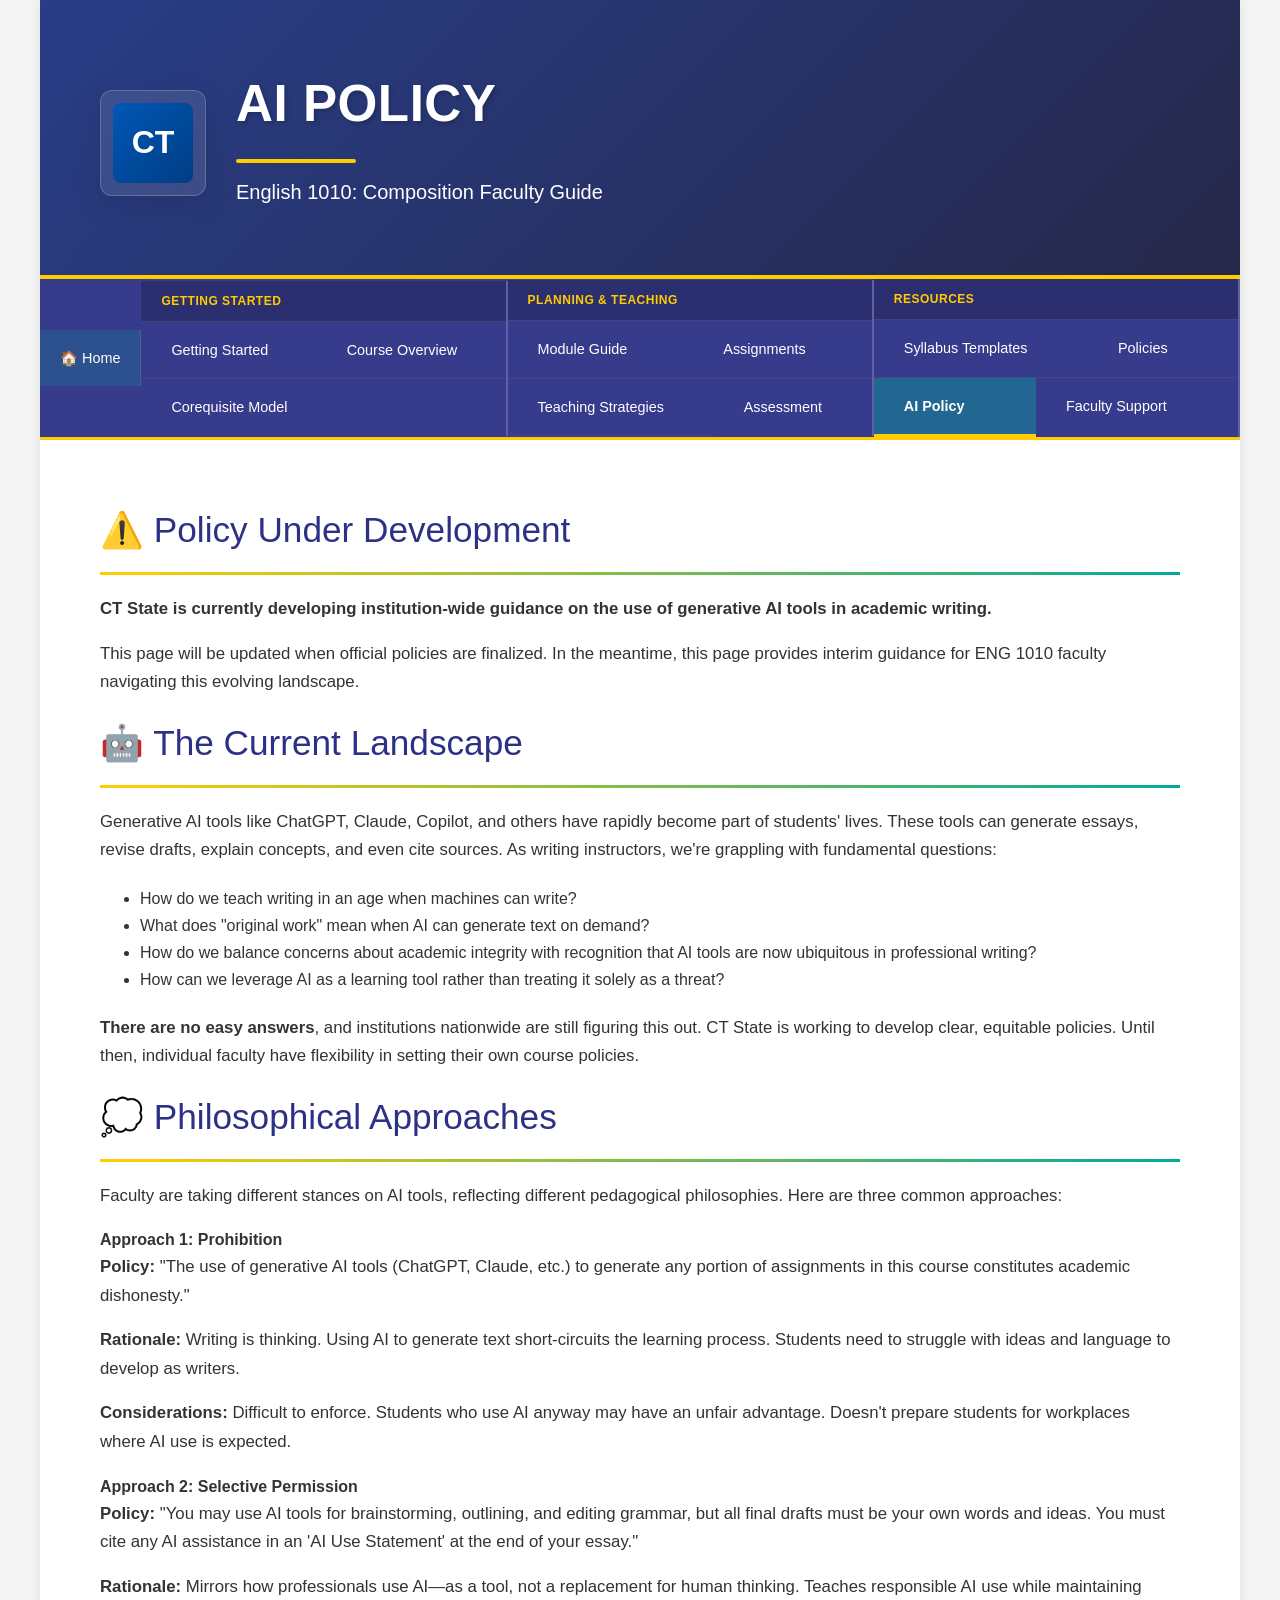
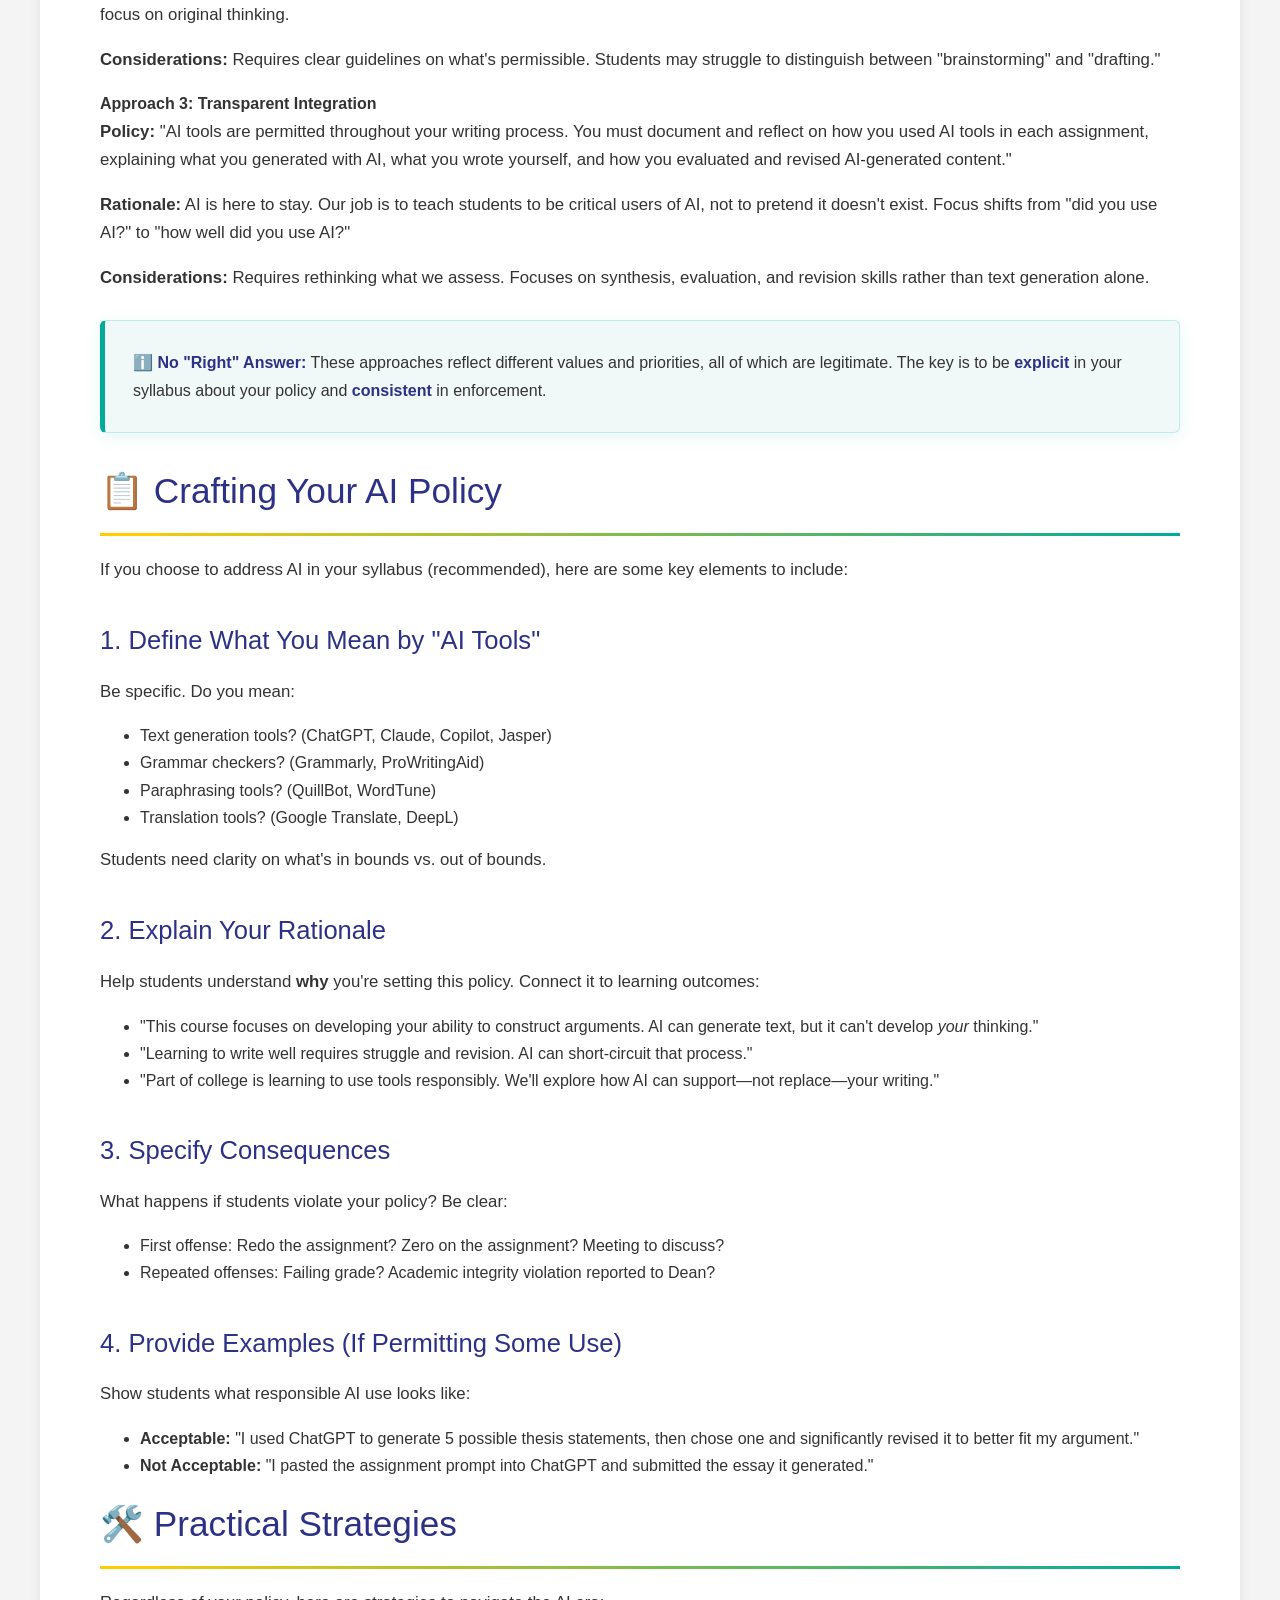
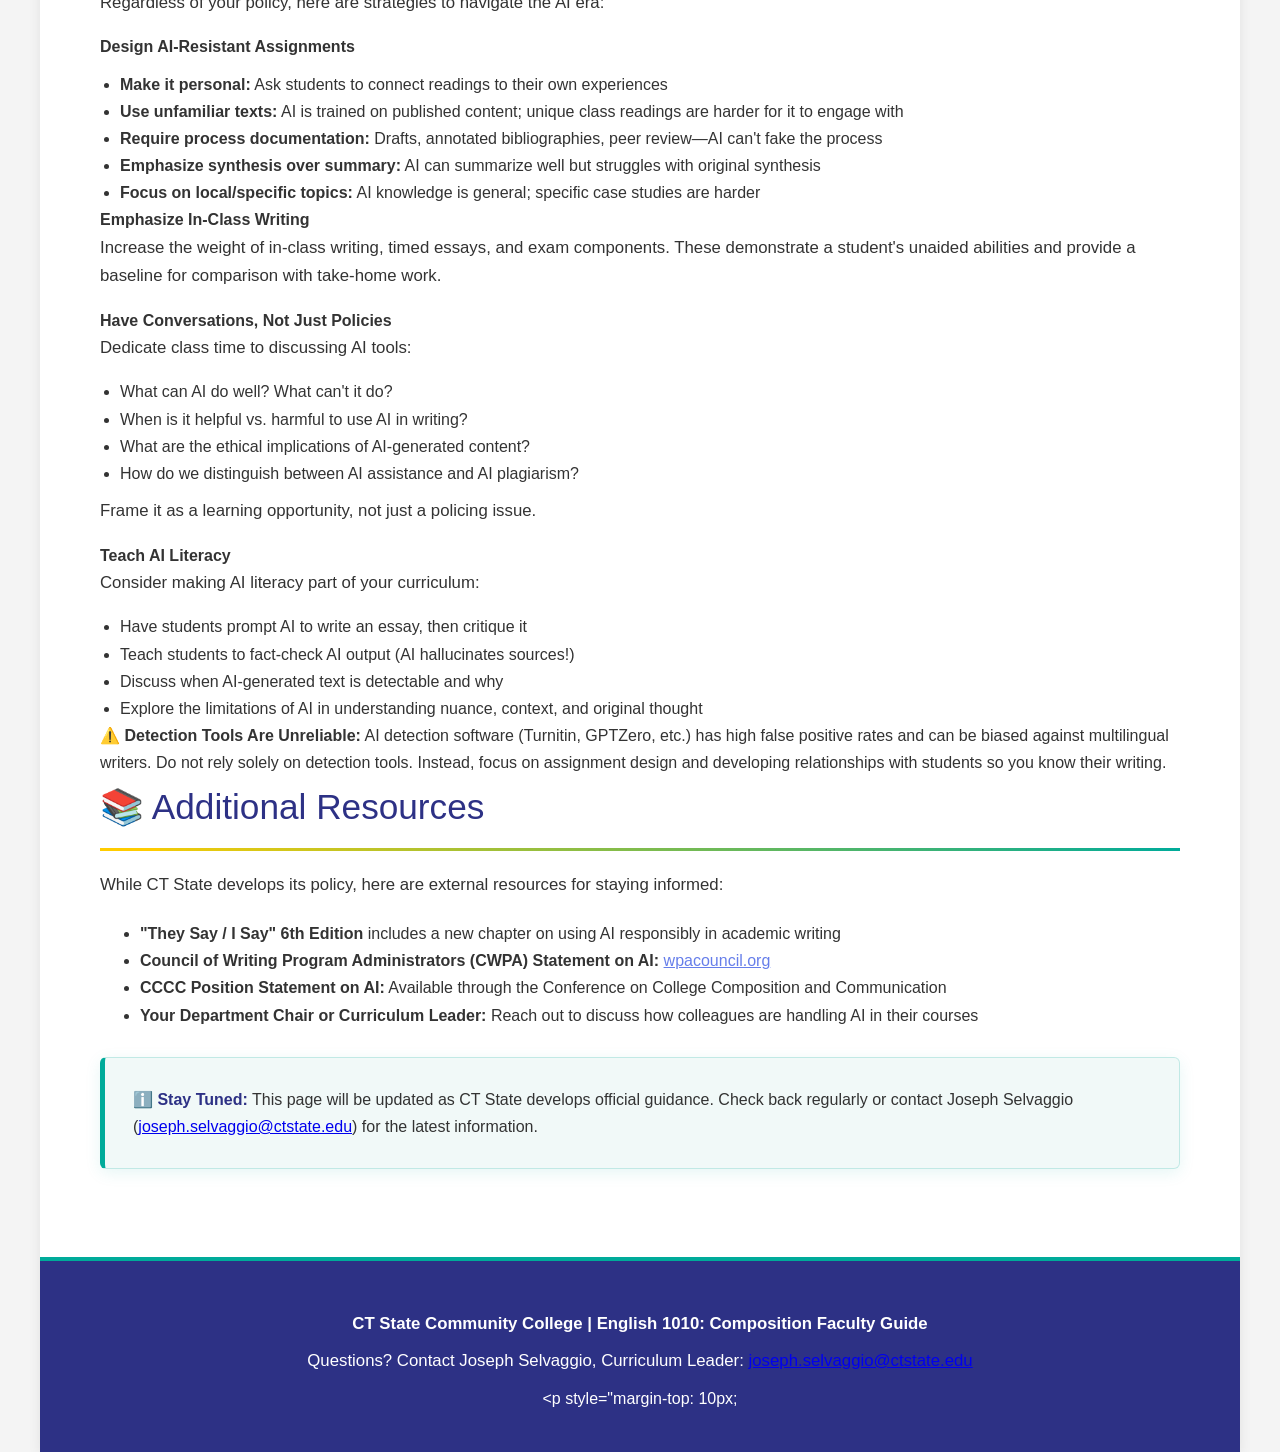
==== ai-policy.html @ 002391a8 "Prepare Faculty Guide for publishing" ====
<!DOCTYPE html>

<html lang="en">
<head>
<meta charset="utf-8"/>
<meta content="width=device-width, initial-scale=1.0" name="viewport"/>
<title>AI Writing Tools Policy - ENG 1010 Faculty Guide</title>
<style>
        * {
            margin: 0;
            padding: 0;
            box-sizing: border-box;
        }

        body {
            font-family: 'Helvetica Neue', Helvetica, Arial, sans-serif;
            line-height: 1.7;
            color: #333333;
            background: #f4f4f4;
            min-height: 100vh;
        }

        .container {
            max-width: 1200px;
            margin: 0 auto;
            background: white;
            box-shadow: 0 2px 12px rgba(0,0,0,0.08);
        }

        header {
            background: linear-gradient(135deg, #2D3185 0%, #1a1f4d 100%);
            color: white;
            padding: 60px 60px 50px 60px;
            border-bottom: 4px solid #FFCC00;
            display: flex;
            align-items: center;
            gap: 30px;
            position: relative;
            overflow: hidden;
        }

        header::before {
            content: '';
            position: absolute;
            top: 0;
            left: 0;
            right: 0;
            bottom: 0;
            background: linear-gradient(135deg, rgba(0, 171, 154, 0.1) 0%, rgba(255, 204, 0, 0.05) 100%);
            pointer-events: none;
        }

        .logo {
            flex-shrink: 0;
            background: rgba(255, 255, 255, 0.1);
            backdrop-filter: blur(10px);
            -webkit-backdrop-filter: blur(10px);
            border: 1px solid rgba(255, 255, 255, 0.2);
            border-radius: 12px;
            padding: 12px;
            box-shadow: 0 8px 32px rgba(0, 0, 0, 0.1);
        }

        .logo-placeholder {
            width: 80px;
            height: 80px;
            background: linear-gradient(135deg, #0057B8 0%, #003d82 100%);
            border-radius: 8px;
            display: flex;
            align-items: center;
            justify-content: center;
            font-size: 2em;
            font-weight: 700;
            color: white;
        }

        .header-content {
            max-width: 900px;
            flex-grow: 1;
            position: relative;
            z-index: 1;
        }

        h1 {
            font-size: 3.2em;
            font-weight: 700;
            margin-bottom: 12px;
            letter-spacing: 0.5px;
            text-transform: uppercase;
            text-shadow: 2px 2px 4px rgba(0, 0, 0, 0.2);
        }

        h1::after {
            content: '';
            display: block;
            width: 120px;
            height: 4px;
            background: #FFCC00;
            margin-top: 12px;
            border-radius: 2px;
        }

        .subtitle {
            font-size: 1.25em;
            color: white;
            font-weight: 300;
        }
        
        
        
        nav {
            background: rgba(45, 49, 133, 0.95);
            border-bottom: 3px solid #FFCC00;
            padding: 0;
        }

        .nav-container {
            max-width: 1200px;
            margin: 0 auto;
        }

        /* Main navigation row */
        .nav-main {
            display: flex;
            align-items: center;
            flex-wrap: wrap;
            padding: 0;
        }

        /* Home link */
        .nav-home {
            background: rgba(0, 171, 154, 0.2);
            border-right: 1px solid rgba(255,255,255,0.1);
        }

        /* All nav links */
        nav a {
            color: white;
            text-decoration: none;
            padding: 16px 20px;
            display: block;
            font-size: 0.9em;
            font-weight: 500;
            transition: background 0.3s;
            border-right: 1px solid rgba(255,255,255,0.1);
        }

        nav a:hover,
        nav a:focus {
            background: rgba(0, 171, 154, 0.3);
            outline: 2px solid #FFCC00;
            outline-offset: -2px;
        }

        nav a.active {
            background: rgba(0, 171, 154, 0.4);
            border-bottom: 3px solid #FFCC00;
            font-weight: 600;
        }

        /* Category sections - always visible */
        .nav-section {
            display: flex;
            flex-direction: column;
            border-right: 2px solid rgba(255,255,255,0.2);
        }

        .nav-section-header {
            background: rgba(0, 0, 0, 0.2);
            color: #FFCC00;
            padding: 10px 20px;
            font-size: 0.75em;
            font-weight: 700;
            text-transform: uppercase;
            letter-spacing: 0.5px;
            border-bottom: 1px solid rgba(255,255,255,0.1);
        }

        .nav-section-links {
            display: flex;
            flex-direction: column;
        }

        .nav-section-links a {
            border-right: none;
            border-bottom: 1px solid rgba(255,255,255,0.05);
            padding-left: 30px;
        }

        .nav-section-links a:last-child {
            border-bottom: none;
        }

        /* Mobile styles */
        @media (max-width: 968px) {
            .nav-main {
                flex-direction: column;
            }
            
            .nav-section {
                width: 100%;
                border-right: none;
                border-bottom: 2px solid rgba(255,255,255,0.2);
            }
            
            .nav-section-links {
                flex-direction: column;
            }
            
            nav a {
                border-right: none;
            }
        }

        @media (min-width: 969px) {
            .nav-main {
                flex-direction: row;
            }
            
            .nav-section {
                flex: 1;
            }
            
            .nav-section-links {
                flex-direction: row;
                flex-wrap: wrap;
            }
            
            .nav-section-links a {
                flex: 1 1 auto;
                min-width: 150px;
            }
        }

        

        

        

        

        

        

        

        

        .content {
            padding: 60px;
        }

        h2 {
            font-size: 2.2em;
            color: #2D3185;
            margin: 50px 0 20px 0;
            font-weight: 300;
            border-bottom: 3px solid transparent;
            border-image: linear-gradient(90deg, #FFCC00 0%, #00AB9A 100%);
            border-image-slice: 1;
            padding-bottom: 12px;
            position: relative;
        }

        h2::before {
            content: '';
            position: absolute;
            left: 0;
            bottom: -3px;
            width: 60px;
            height: 3px;
            background: #FFCC00;
        }

        h2:first-of-type {
            margin-top: 0;
        }

        h3 {
            font-size: 1.6em;
            color: #2D3185;
            margin: 35px 0 15px 0;
            font-weight: 400;
        }

        p {
            margin-bottom: 16px;
            font-size: 1.05em;
            line-height: 1.7;
            color: #333333;
        }

        .welcome-box {
            background: rgba(255, 255, 255, 0.8);
            backdrop-filter: blur(10px);
            -webkit-backdrop-filter: blur(10px);
            border-left: 5px solid #FFCC00;
            border: 1px solid rgba(255, 204, 0, 0.3);
            border-left: 5px solid #FFCC00;
            padding: 40px;
            margin: 35px 0;
            border-radius: 0.375rem;
            box-shadow: 0 8px 32px rgba(0, 0, 0, 0.08);
        }

        .welcome-box p {
            margin-bottom: 16px;
        }

        .signature {
            margin-top: 28px;
            font-style: italic;
            color: #666666;
            border-top: 1px solid rgba(255, 204, 0, 0.3);
            padding-top: 24px;
        }

        .info-box {
            background: rgba(232, 245, 243, 0.6);
            backdrop-filter: blur(8px);
            -webkit-backdrop-filter: blur(8px);
            border-left: 5px solid #00AB9A;
            border: 1px solid rgba(0, 171, 154, 0.2);
            border-left: 5px solid #00AB9A;
            padding: 28px;
            margin: 28px 0;
            border-radius: 0.375rem;
            box-shadow: 0 4px 16px rgba(0, 171, 154, 0.1);
        }

        .info-box strong {
            color: #2D3185;
            font-weight: 600;
        }

        .checklist {
            background: rgba(255, 255, 255, 0.9);
            backdrop-filter: blur(10px);
            -webkit-backdrop-filter: blur(10px);
            border: 2px solid rgba(255, 204, 0, 0.3);
            padding: 40px;
            margin: 35px 0;
            border-radius: 0.375rem;
            box-shadow: 0 8px 32px rgba(0, 0, 0, 0.08);
        }

        .checklist h3 {
            margin-top: 0;
            color: #2D3185;
            border-bottom: 3px solid #FFCC00;
            padding-bottom: 12px;
            margin-bottom: 24px;
            font-weight: 400;
        }

        .checklist ol {
            padding-left: 30px;
            margin-top: 20px;
        }

        .checklist li {
            padding: 14px 0;
            font-size: 1.05em;
            line-height: 1.7;
            border-bottom: 1px solid rgba(0, 0, 0, 0.05);
            color: #333333;
        }

        .checklist li:last-child {
            border-bottom: none;
        }

        .checklist a {
            color: #00AB9A;
            text-decoration: none;
            font-weight: 500;
            border-bottom: 1px solid transparent;
            transition: all 0.2s;
        }

        .checklist a:hover {
            border-bottom: 1px solid #FFCC00;
            color: #2D3185;
        }

        .contact-box {
            background: rgba(248, 249, 250, 0.8);
            backdrop-filter: blur(8px);
            -webkit-backdrop-filter: blur(8px);
            border: 1px solid rgba(0, 171, 154, 0.2);
            border-left: 5px solid #00AB9A;
            padding: 32px;
            margin: 28px 0;
            border-radius: 0.375rem;
            box-shadow: 0 4px 16px rgba(0, 171, 154, 0.08);
        }

        .contact-box h4 {
            color: #2D3185;
            margin-bottom: 16px;
            font-weight: 400;
            font-size: 1.4em;
        }

        .contact-box h4::before {
            content: '';
            display: inline-block;
            width: 4px;
            height: 20px;
            background: #FFCC00;
            margin-right: 10px;
            vertical-align: middle;
        }

        .contact-box p {
            margin: 10px 0;
        }

        .contact-box a {
            color: #00AB9A;
            text-decoration: none;
            font-weight: 500;
            border-bottom: 1px solid transparent;
            transition: all 0.2s;
        }

        .contact-box a:hover {
            border-bottom: 1px solid #FFCC00;
            color: #2D3185;
        }

        .next-steps-list {
            list-style: none;
            padding: 0;
            margin: 28px 0;
        }

        .next-steps-list li {
            background: rgba(248, 249, 250, 0.8);
            backdrop-filter: blur(8px);
            -webkit-backdrop-filter: blur(8px);
            padding: 18px 24px;
            margin: 14px 0;
            border-left: 4px solid #00AB9A;
            border-radius: 0.375rem;
            transition: all 0.3s;
            box-shadow: 0 2px 8px rgba(0, 0, 0, 0.05);
        }

        .next-steps-list li:hover {
            background: rgba(255, 204, 0, 0.1);
            border-left: 6px solid #FFCC00;
            box-shadow: 0 4px 16px rgba(255, 204, 0, 0.2);
            transform: translateX(4px);
        }

        .next-steps-list a {
            color: #2D3185;
            text-decoration: none;
            font-weight: 500;
            font-size: 1.05em;
        }

        .next-steps-list a:hover {
            color: #00AB9A;
        }

        footer {
            background: #2D3185;
            color: white;
            text-align: center;
            padding: 40px;
            border-top: 4px solid #00AB9A;
        }

        footer p {
            margin: 10px 0;
            line-height: 1.6;
            color: white;
        }

        footer p:first-child {
            font-weight: 600;
        }

        @media (max-width: 768px) {
        
        
        
        nav {
            background: rgba(45, 49, 133, 0.95);
            border-bottom: 3px solid #FFCC00;
            padding: 0;
        }

        .nav-container {
            max-width: 1200px;
            margin: 0 auto;
        }

        /* Main navigation row */
        .nav-main {
            display: flex;
            align-items: center;
            flex-wrap: wrap;
            padding: 0;
        }

        /* Home link */
        .nav-home {
            background: rgba(0, 171, 154, 0.2);
            border-right: 1px solid rgba(255,255,255,0.1);
        }

        /* All nav links */
        nav a {
            color: white;
            text-decoration: none;
            padding: 16px 20px;
            display: block;
            font-size: 0.9em;
            font-weight: 500;
            transition: background 0.3s;
            border-right: 1px solid rgba(255,255,255,0.1);
        }

        nav a:hover,
        nav a:focus {
            background: rgba(0, 171, 154, 0.3);
            outline: 2px solid #FFCC00;
            outline-offset: -2px;
        }

        nav a.active {
            background: rgba(0, 171, 154, 0.4);
            border-bottom: 3px solid #FFCC00;
            font-weight: 600;
        }

        /* Category sections - always visible */
        .nav-section {
            display: flex;
            flex-direction: column;
            border-right: 2px solid rgba(255,255,255,0.2);
        }

        .nav-section-header {
            background: rgba(0, 0, 0, 0.2);
            color: #FFCC00;
            padding: 10px 20px;
            font-size: 0.75em;
            font-weight: 700;
            text-transform: uppercase;
            letter-spacing: 0.5px;
            border-bottom: 1px solid rgba(255,255,255,0.1);
        }

        .nav-section-links {
            display: flex;
            flex-direction: column;
        }

        .nav-section-links a {
            border-right: none;
            border-bottom: 1px solid rgba(255,255,255,0.05);
            padding-left: 30px;
        }

        .nav-section-links a:last-child {
            border-bottom: none;
        }

        /* Mobile styles */
        @media (max-width: 968px) {
            .nav-main {
                flex-direction: column;
            }
            
            .nav-section {
                width: 100%;
                border-right: none;
                border-bottom: 2px solid rgba(255,255,255,0.2);
            }
            
            .nav-section-links {
                flex-direction: column;
            }
            
            nav a {
                border-right: none;
            }
        }

        @media (min-width: 969px) {
            .nav-main {
                flex-direction: row;
            }
            
            .nav-section {
                flex: 1;
            }
            
            .nav-section-links {
                flex-direction: row;
                flex-wrap: wrap;
            }
            
            .nav-section-links a {
                flex: 1 1 auto;
                min-width: 150px;
            }
        }
            .content {
                padding: 30px;
            }

            header {
                padding: 40px 30px;
                flex-direction: column;
                gap: 20px;
                text-align: center;
            }

            .logo-placeholder {
                width: 60px;
                height: 60px;
                font-size: 1.6em;
            }

            h1 {
                font-size: 2.4em;
            }

            h1::after {
                margin-left: auto;
                margin-right: auto;
            }

        .subtitle {
            font-size: 1.25em;
            color: white;
            font-weight: 300;
        }

            h2 {
                font-size: 1.8em;
            }

            

            .checklist, .welcome-box, .contact-box {
                padding: 25px;
            }
        }

        @media (max-width: 500px) {
            header {
                padding: 30px 20px;
            }

            .logo-placeholder {
                width: 50px;
                height: 50px;
                font-size: 1.4em;
            }
        
        
        
        nav {
            background: rgba(45, 49, 133, 0.95);
            border-bottom: 3px solid #FFCC00;
            padding: 0;
        }

        .nav-container {
            max-width: 1200px;
            margin: 0 auto;
        }

        /* Main navigation row */
        .nav-main {
            display: flex;
            align-items: center;
            flex-wrap: wrap;
            padding: 0;
        }

        /* Home link */
        .nav-home {
            background: rgba(0, 171, 154, 0.2);
            border-right: 1px solid rgba(255,255,255,0.1);
        }

        /* All nav links */
        nav a {
            color: white;
            text-decoration: none;
            padding: 16px 20px;
            display: block;
            font-size: 0.9em;
            font-weight: 500;
            transition: background 0.3s;
            border-right: 1px solid rgba(255,255,255,0.1);
        }

        nav a:hover,
        nav a:focus {
            background: rgba(0, 171, 154, 0.3);
            outline: 2px solid #FFCC00;
            outline-offset: -2px;
        }

        nav a.active {
            background: rgba(0, 171, 154, 0.4);
            border-bottom: 3px solid #FFCC00;
            font-weight: 600;
        }

        /* Category sections - always visible */
        .nav-section {
            display: flex;
            flex-direction: column;
            border-right: 2px solid rgba(255,255,255,0.2);
        }

        .nav-section-header {
            background: rgba(0, 0, 0, 0.2);
            color: #FFCC00;
            padding: 10px 20px;
            font-size: 0.75em;
            font-weight: 700;
            text-transform: uppercase;
            letter-spacing: 0.5px;
            border-bottom: 1px solid rgba(255,255,255,0.1);
        }

        .nav-section-links {
            display: flex;
            flex-direction: column;
        }

        .nav-section-links a {
            border-right: none;
            border-bottom: 1px solid rgba(255,255,255,0.05);
            padding-left: 30px;
        }

        .nav-section-links a:last-child {
            border-bottom: none;
        }

        /* Mobile styles */
        @media (max-width: 968px) {
            .nav-main {
                flex-direction: column;
            }
            
            .nav-section {
                width: 100%;
                border-right: none;
                border-bottom: 2px solid rgba(255,255,255,0.2);
            }
            
            .nav-section-links {
                flex-direction: column;
            }
            
            nav a {
                border-right: none;
            }
        }

        @media (min-width: 969px) {
            .nav-main {
                flex-direction: row;
            }
            
            .nav-section {
                flex: 1;
            }
            
            .nav-section-links {
                flex-direction: row;
                flex-wrap: wrap;
            }
            
            .nav-section-links a {
                flex: 1 1 auto;
                min-width: 150px;
            }
        }

            .content {
                padding: 20px;
            }

            h1 {
                font-size: 1.8em;
            }

            h2 {
                font-size: 1.5em;
            }

            
        }
    
        /* Accessibility: keyboard skip link */
        .skip-link { position: absolute; left: -9999px; top: 0; z-index: 10000; padding: 12px 16px; background: #ffffff; color: #1a1f4d; font-weight: 700; border: 3px solid #FFCC00; }
        .skip-link:focus { left: 16px; top: 16px; }
</style>
</head>
<body><a class="skip-link" href="#main-content">Skip to main content</a>
<div class="container">
<header>
<div class="logo">
<div class="logo-placeholder">CT</div>
</div>
<div class="header-content">
<h1>AI POLICY</h1>
<p class="subtitle">English 1010: Composition Faculty Guide</p>
</div>
</header>
<nav aria-label="Main navigation" role="navigation">
<div class="nav-container">
<div class="nav-main">
<a class="nav-home" href="index.html">🏠 Home</a>
<div class="nav-section">
<div class="nav-section-header">Getting Started</div>
<div class="nav-section-links">
<a href="getting-started.html">Getting Started</a>
<a href="course-overview.html">Course Overview</a>
<a href="corequisite-model.html">Corequisite Model</a>
</div>
</div>
<div class="nav-section">
<div class="nav-section-header">Planning &amp; Teaching</div>
<div class="nav-section-links">
<a href="module-guide.html">Module Guide</a>
<a href="assignments.html">Assignments</a>
<a href="instructional-strategies.html">Teaching Strategies</a>
<a href="assessment.html">Assessment</a>
</div>
</div>
<div class="nav-section">
<div class="nav-section-header">Resources</div>
<div class="nav-section-links">
<a href="syllabus-templates.html">Syllabus Templates</a>
<a href="policies.html">Policies</a>
<a aria-current="page" class="active" href="ai-policy.html">AI Policy</a>
<a href="faculty-support.html">Faculty Support</a>
</div>
</div>
</div>
</div>
</nav>
<div class="content" id="main-content">
<div class="alert-banner">
<h2>⚠️ Policy Under Development</h2>
<p><strong>CT State is currently developing institution-wide guidance on the use of generative AI tools in academic writing.</strong></p>
<p style="margin-top: 15px;">This page will be updated when official policies are finalized. In the meantime, this page provides interim guidance for ENG 1010 faculty navigating this evolving landscape.</p>
</div>
<div class="section">
<h2>🤖 The Current Landscape</h2>
<p>Generative AI tools like ChatGPT, Claude, Copilot, and others have rapidly become part of students' lives. These tools can generate essays, revise drafts, explain concepts, and even cite sources. As writing instructors, we're grappling with fundamental questions:</p>
<ul style="padding-left: 40px; margin: 20px 0;">
<li>How do we teach writing in an age when machines can write?</li>
<li>What does "original work" mean when AI can generate text on demand?</li>
<li>How do we balance concerns about academic integrity with recognition that AI tools are now ubiquitous in professional writing?</li>
<li>How can we leverage AI as a learning tool rather than treating it solely as a threat?</li>
</ul>
<p><strong>There are no easy answers</strong>, and institutions nationwide are still figuring this out. CT State is working to develop clear, equitable policies. Until then, individual faculty have flexibility in setting their own course policies.</p>
</div>
<div class="section">
<h2>💭 Philosophical Approaches</h2>
<p>Faculty are taking different stances on AI tools, reflecting different pedagogical philosophies. Here are three common approaches:</p>
<div class="strategy-box">
<h4>Approach 1: Prohibition</h4>
<p><strong>Policy:</strong> "The use of generative AI tools (ChatGPT, Claude, etc.) to generate any portion of assignments in this course constitutes academic dishonesty."</p>
<p style="margin-top: 10px;"><strong>Rationale:</strong> Writing is thinking. Using AI to generate text short-circuits the learning process. Students need to struggle with ideas and language to develop as writers.</p>
<p style="margin-top: 10px;"><strong>Considerations:</strong> Difficult to enforce. Students who use AI anyway may have an unfair advantage. Doesn't prepare students for workplaces where AI use is expected.</p>
</div>
<div class="strategy-box">
<h4>Approach 2: Selective Permission</h4>
<p><strong>Policy:</strong> "You may use AI tools for brainstorming, outlining, and editing grammar, but all final drafts must be your own words and ideas. You must cite any AI assistance in an 'AI Use Statement' at the end of your essay."</p>
<p style="margin-top: 10px;"><strong>Rationale:</strong> Mirrors how professionals use AI—as a tool, not a replacement for human thinking. Teaches responsible AI use while maintaining focus on original thinking.</p>
<p style="margin-top: 10px;"><strong>Considerations:</strong> Requires clear guidelines on what's permissible. Students may struggle to distinguish between "brainstorming" and "drafting."</p>
</div>
<div class="strategy-box">
<h4>Approach 3: Transparent Integration</h4>
<p><strong>Policy:</strong> "AI tools are permitted throughout your writing process. You must document and reflect on how you used AI tools in each assignment, explaining what you generated with AI, what you wrote yourself, and how you evaluated and revised AI-generated content."</p>
<p style="margin-top: 10px;"><strong>Rationale:</strong> AI is here to stay. Our job is to teach students to be critical users of AI, not to pretend it doesn't exist. Focus shifts from "did you use AI?" to "how well did you use AI?"</p>
<p style="margin-top: 10px;"><strong>Considerations:</strong> Requires rethinking what we assess. Focuses on synthesis, evaluation, and revision skills rather than text generation alone.</p>
</div>
<div class="info-box">
<strong>ℹ️ No "Right" Answer:</strong> These approaches reflect different values and priorities, all of which are legitimate. The key is to be <strong>explicit</strong> in your syllabus about your policy and <strong>consistent</strong> in enforcement.
                </div>
</div>
<div class="section">
<h2>📋 Crafting Your AI Policy</h2>
<p>If you choose to address AI in your syllabus (recommended), here are some key elements to include:</p>
<h3>1. Define What You Mean by "AI Tools"</h3>
<p>Be specific. Do you mean:</p>
<ul style="padding-left: 40px; margin: 15px 0;">
<li>Text generation tools? (ChatGPT, Claude, Copilot, Jasper)</li>
<li>Grammar checkers? (Grammarly, ProWritingAid)</li>
<li>Paraphrasing tools? (QuillBot, WordTune)</li>
<li>Translation tools? (Google Translate, DeepL)</li>
</ul>
<p>Students need clarity on what's in bounds vs. out of bounds.</p>
<h3>2. Explain Your Rationale</h3>
<p>Help students understand <strong>why</strong> you're setting this policy. Connect it to learning outcomes:</p>
<ul style="padding-left: 40px; margin: 15px 0;">
<li>"This course focuses on developing your ability to construct arguments. AI can generate text, but it can't develop <em>your</em> thinking."</li>
<li>"Learning to write well requires struggle and revision. AI can short-circuit that process."</li>
<li>"Part of college is learning to use tools responsibly. We'll explore how AI can support—not replace—your writing."</li>
</ul>
<h3>3. Specify Consequences</h3>
<p>What happens if students violate your policy? Be clear:</p>
<ul style="padding-left: 40px; margin: 15px 0;">
<li>First offense: Redo the assignment? Zero on the assignment? Meeting to discuss?</li>
<li>Repeated offenses: Failing grade? Academic integrity violation reported to Dean?</li>
</ul>
<h3>4. Provide Examples (If Permitting Some Use)</h3>
<p>Show students what responsible AI use looks like:</p>
<ul style="padding-left: 40px; margin: 15px 0;">
<li><strong>Acceptable:</strong> "I used ChatGPT to generate 5 possible thesis statements, then chose one and significantly revised it to better fit my argument."</li>
<li><strong>Not Acceptable:</strong> "I pasted the assignment prompt into ChatGPT and submitted the essay it generated."</li>
</ul>
</div>
<div class="section">
<h2>🛠️ Practical Strategies</h2>
<p>Regardless of your policy, here are strategies to navigate the AI era:</p>
<div class="strategy-box">
<h4>Design AI-Resistant Assignments</h4>
<ul style="padding-left: 20px; margin-top: 10px;">
<li><strong>Make it personal:</strong> Ask students to connect readings to their own experiences</li>
<li><strong>Use unfamiliar texts:</strong> AI is trained on published content; unique class readings are harder for it to engage with</li>
<li><strong>Require process documentation:</strong> Drafts, annotated bibliographies, peer review—AI can't fake the process</li>
<li><strong>Emphasize synthesis over summary:</strong> AI can summarize well but struggles with original synthesis</li>
<li><strong>Focus on local/specific topics:</strong> AI knowledge is general; specific case studies are harder</li>
</ul>
</div>
<div class="strategy-box">
<h4>Emphasize In-Class Writing</h4>
<p>Increase the weight of in-class writing, timed essays, and exam components. These demonstrate a student's unaided abilities and provide a baseline for comparison with take-home work.</p>
</div>
<div class="strategy-box">
<h4>Have Conversations, Not Just Policies</h4>
<p>Dedicate class time to discussing AI tools:</p>
<ul style="padding-left: 20px; margin-top: 10px;">
<li>What can AI do well? What can't it do?</li>
<li>When is it helpful vs. harmful to use AI in writing?</li>
<li>What are the ethical implications of AI-generated content?</li>
<li>How do we distinguish between AI assistance and AI plagiarism?</li>
</ul>
<p style="margin-top: 10px;">Frame it as a learning opportunity, not just a policing issue.</p>
</div>
<div class="strategy-box">
<h4>Teach AI Literacy</h4>
<p>Consider making AI literacy part of your curriculum:</p>
<ul style="padding-left: 20px; margin-top: 10px;">
<li>Have students prompt AI to write an essay, then critique it</li>
<li>Teach students to fact-check AI output (AI hallucinates sources!)</li>
<li>Discuss when AI-generated text is detectable and why</li>
<li>Explore the limitations of AI in understanding nuance, context, and original thought</li>
</ul>
</div>
<div class="warning-box">
<strong>⚠️ Detection Tools Are Unreliable:</strong> AI detection software (Turnitin, GPTZero, etc.) has high false positive rates and can be biased against multilingual writers. Do not rely solely on detection tools. Instead, focus on assignment design and developing relationships with students so you know their writing.
                </div>
</div>
<div class="section">
<h2>📚 Additional Resources</h2>
<p>While CT State develops its policy, here are external resources for staying informed:</p>
<ul style="padding-left: 40px; margin: 20px 0;">
<li><strong>"They Say / I Say" 6th Edition</strong> includes a new chapter on using AI responsibly in academic writing</li>
<li><strong>Council of Writing Program Administrators (CWPA) Statement on AI:</strong> <a href="https://wpacouncil.org" style="color: #667eea;">wpacouncil.org</a></li>
<li><strong>CCCC Position Statement on AI:</strong> Available through the Conference on College Composition and Communication</li>
<li><strong>Your Department Chair or Curriculum Leader:</strong> Reach out to discuss how colleagues are handling AI in their courses</li>
</ul>
<div class="info-box">
<strong>ℹ️ Stay Tuned:</strong> This page will be updated as CT State develops official guidance. Check back regularly or contact Joseph Selvaggio (<a href="mailto:joseph.selvaggio@ctstate.edu">joseph.selvaggio@ctstate.edu</a>) for the latest information.
                </div>
</div>
</div>
<footer>
<p><strong>CT State Community College | English 1010: Composition Faculty Guide</strong></p>
<p>Questions? Contact Joseph Selvaggio, Curriculum Leader: <a href="mailto:joseph.selvaggio@ctstate.edu">joseph.selvaggio@ctstate.edu</a></p>
            &lt;p style="margin-top: 10px; </footer></div></body></html>
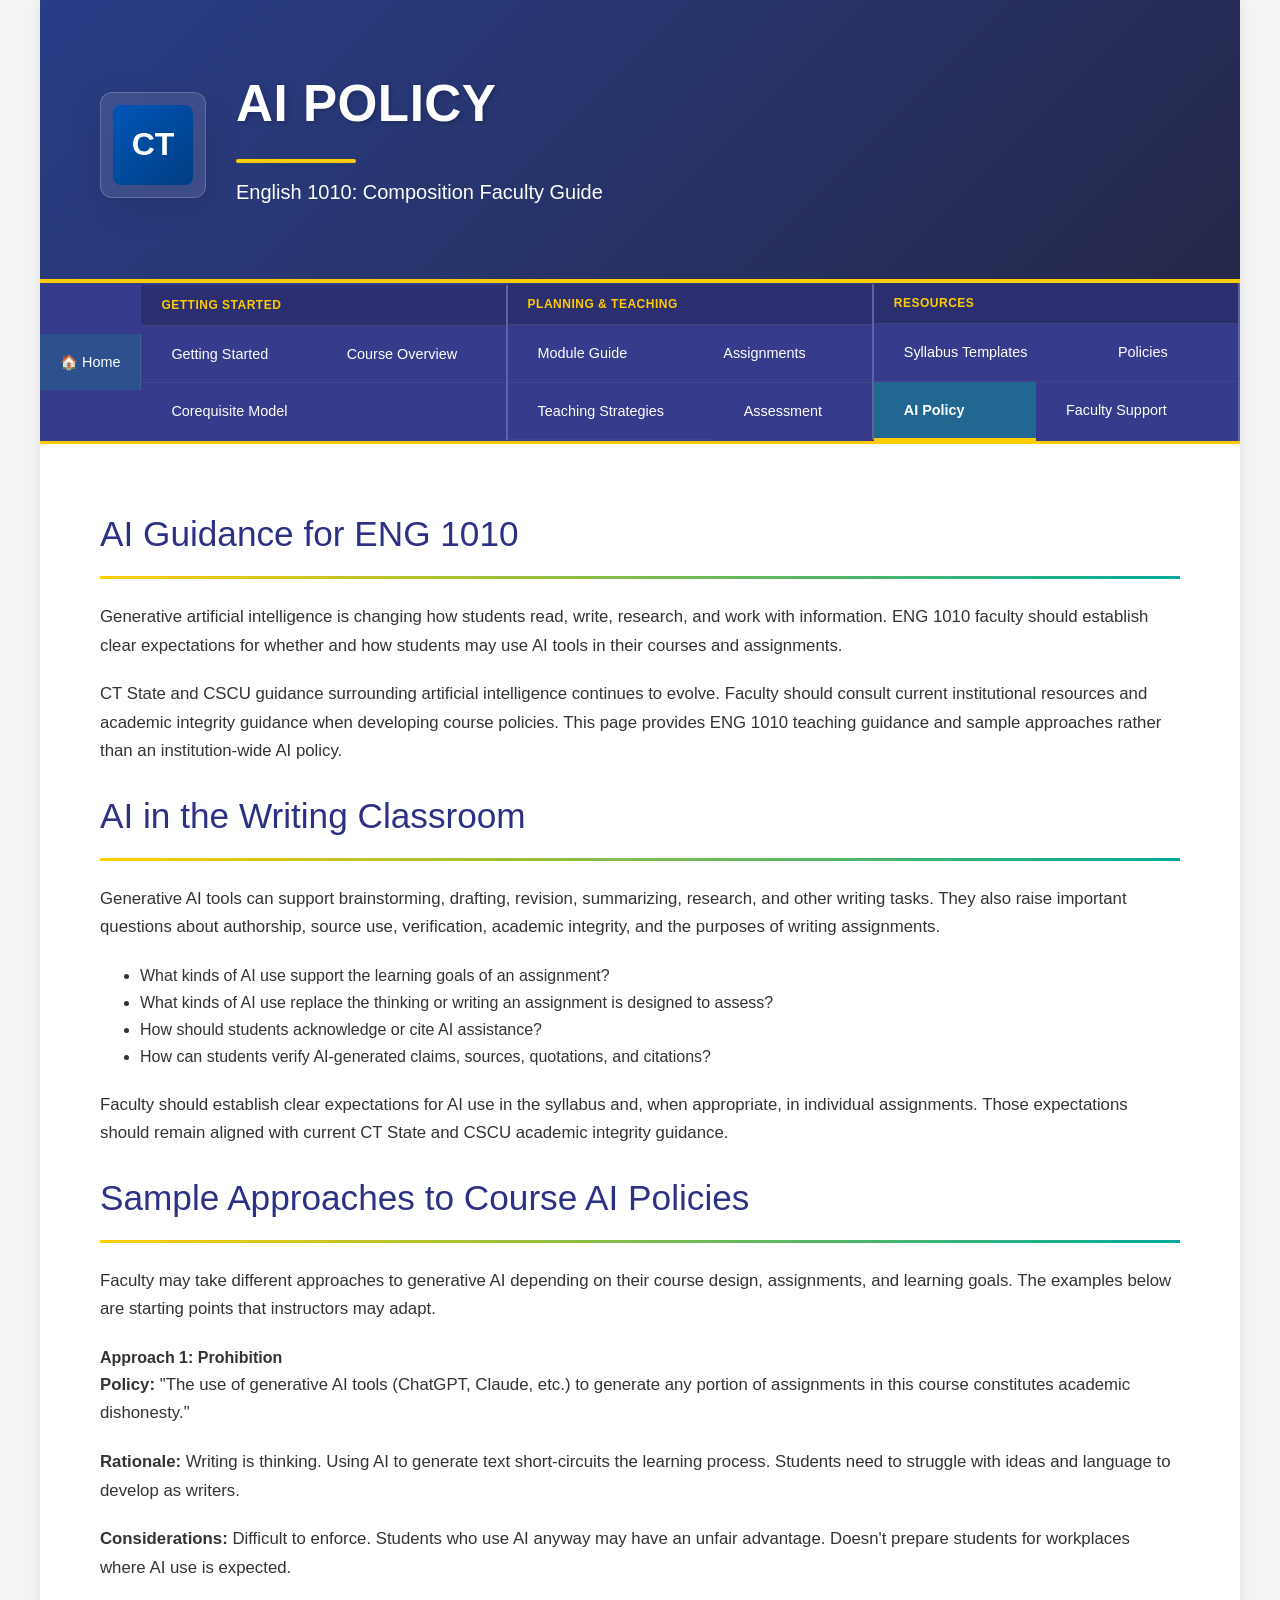
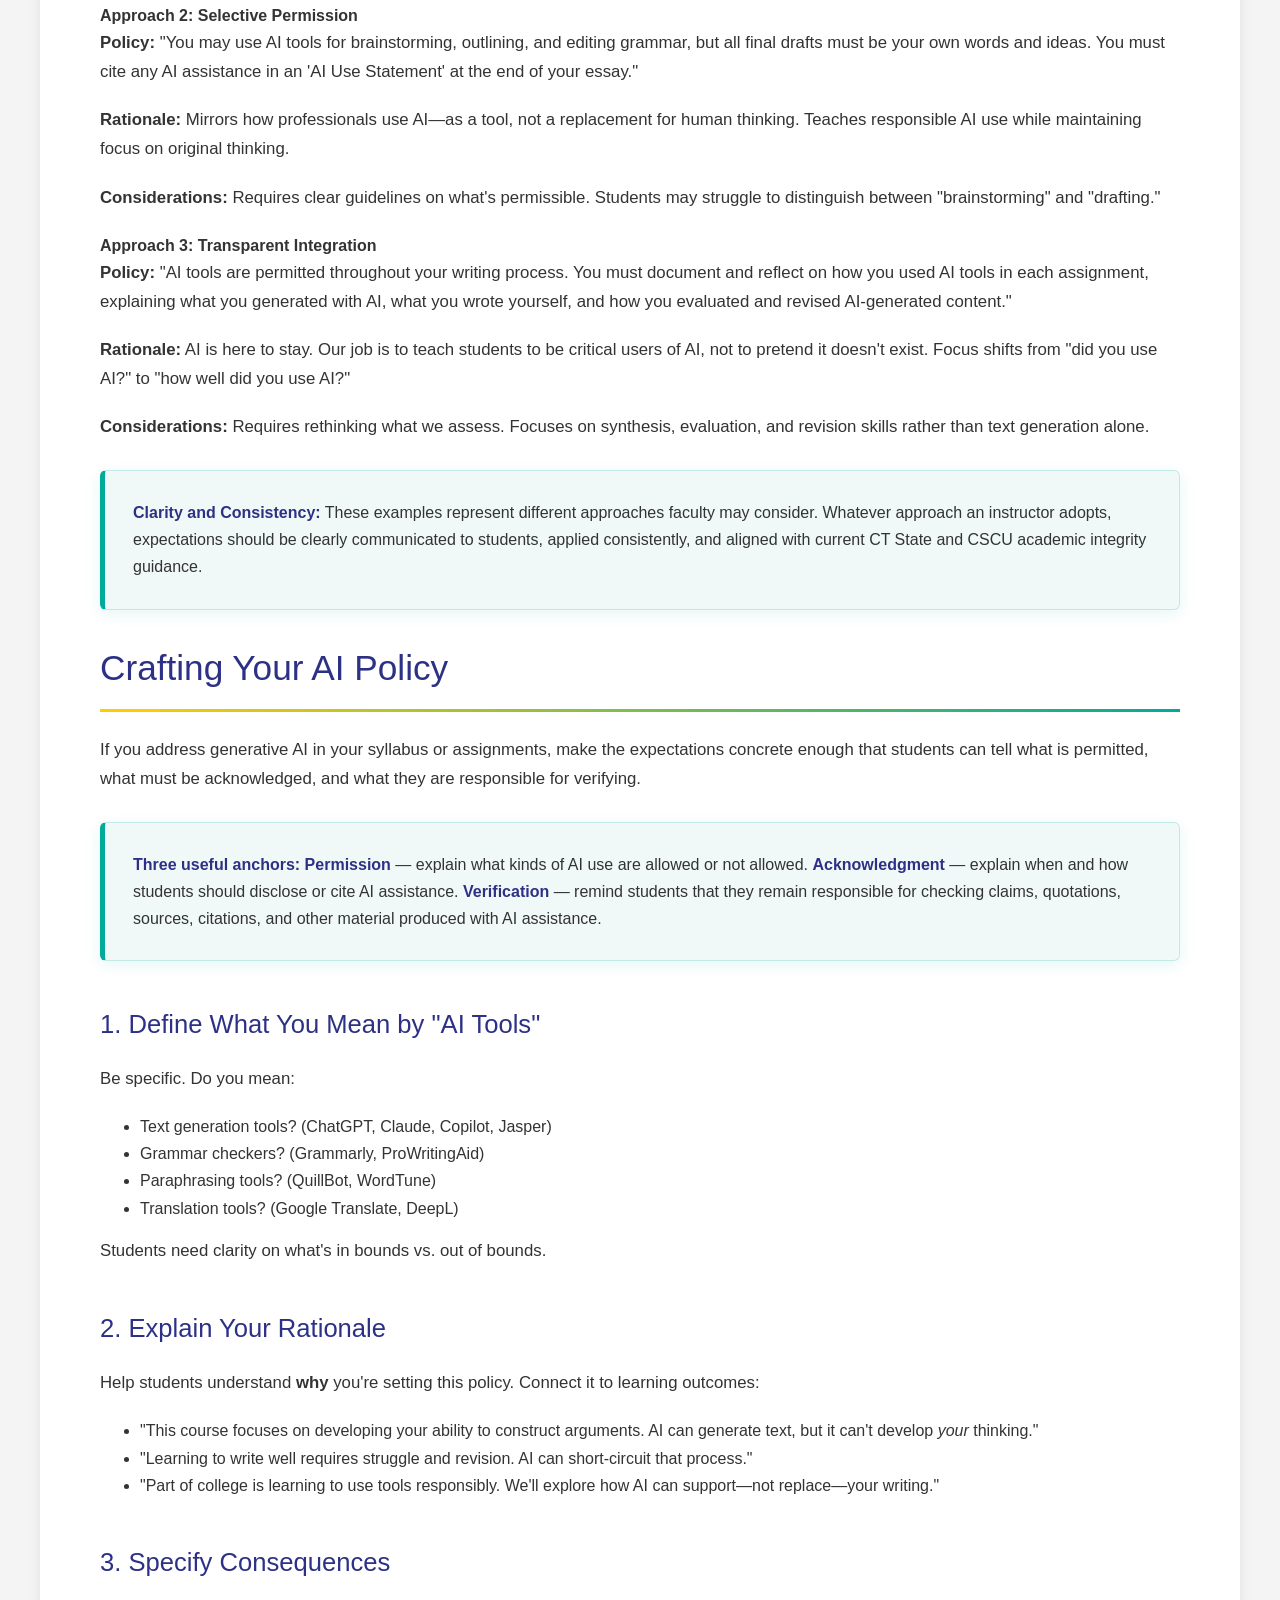
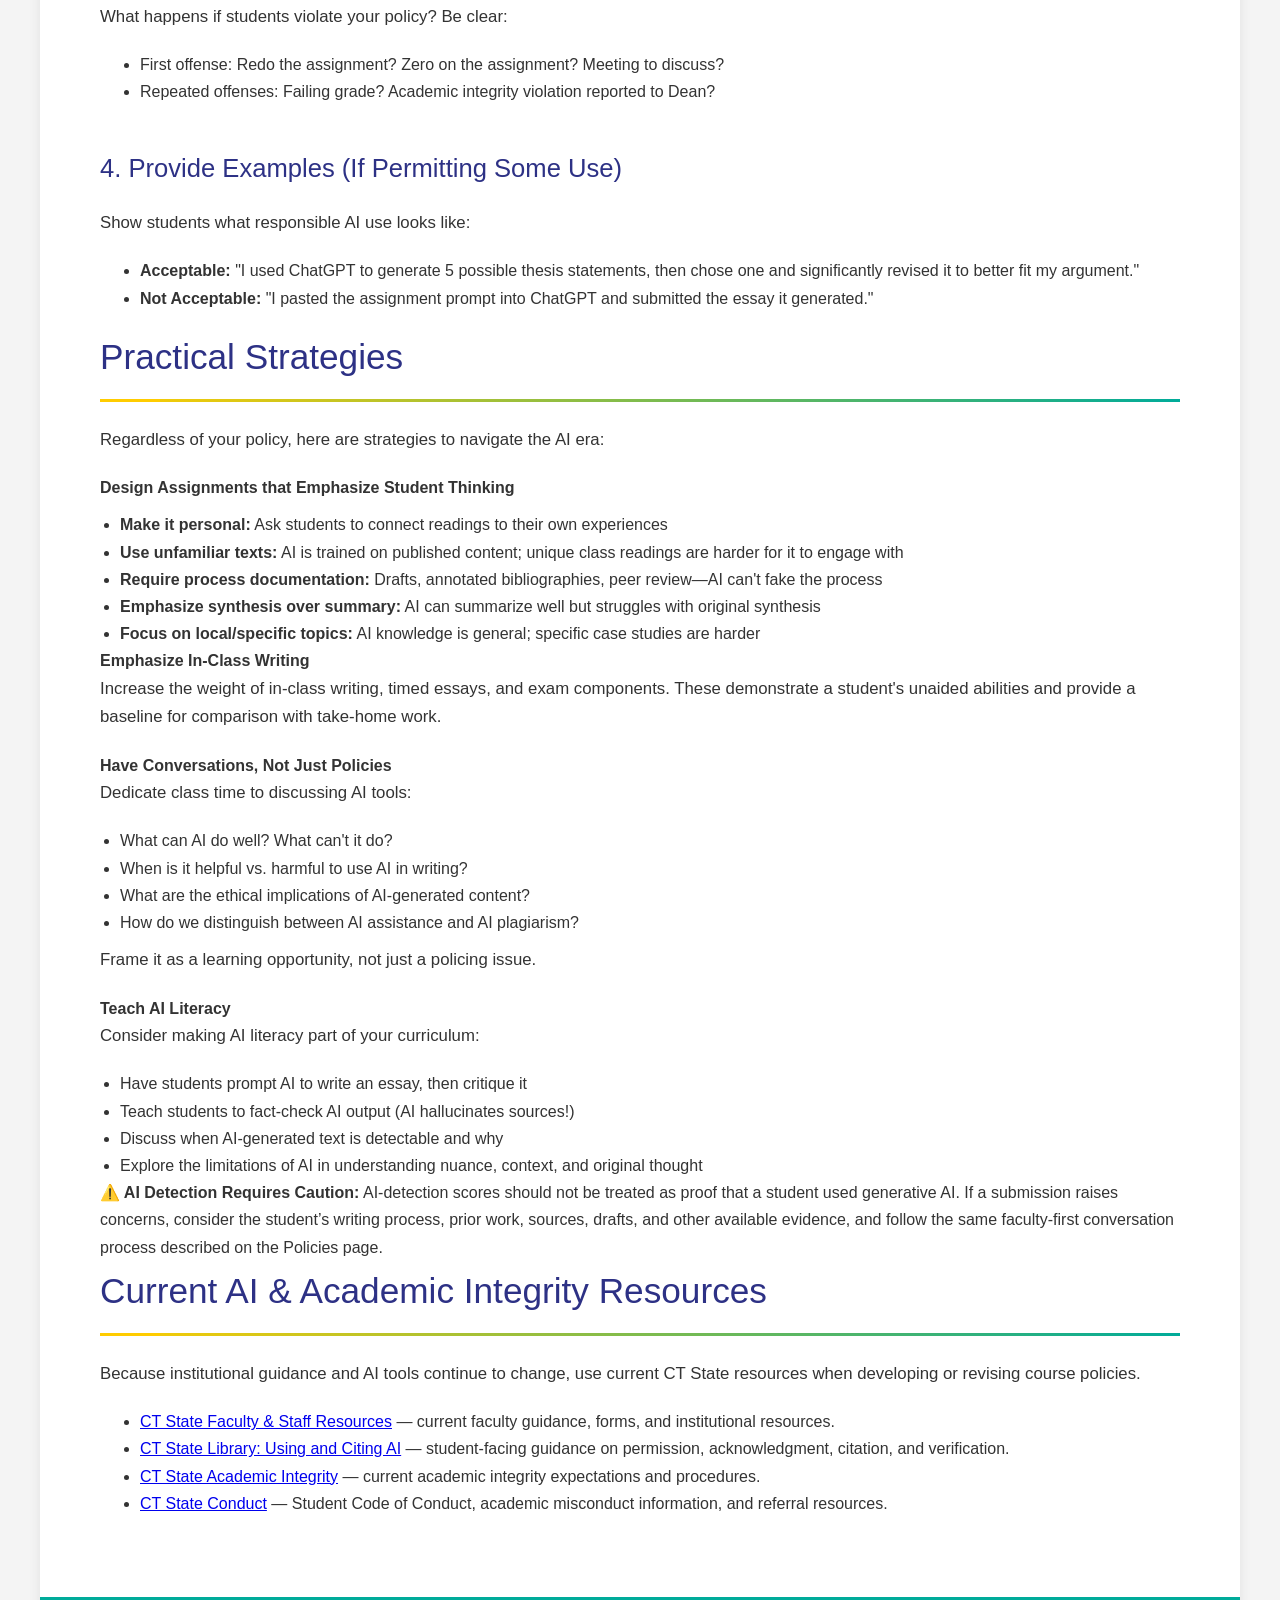
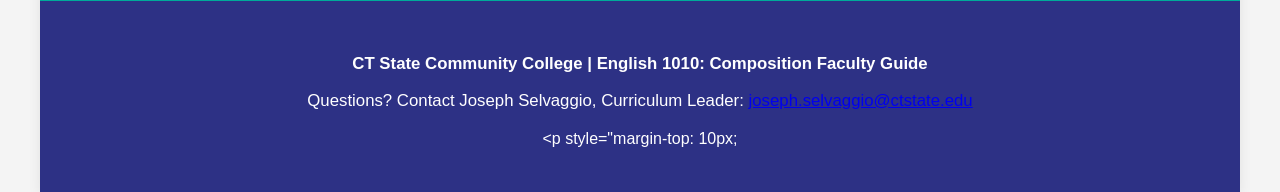
==== commit f759e7d2: "Apply approved AI guidance revision" ====
--- a/ai-policy.html
+++ b/ai-policy.html
@@ -4,7 +4,7 @@
 <head>
 <meta charset="utf-8"/>
 <meta content="width=device-width, initial-scale=1.0" name="viewport"/>
-<title>AI Writing Tools Policy - ENG 1010 Faculty Guide</title>
+<title>Artificial Intelligence in ENG 1010 - ENG 1010 Faculty Guide</title>
 <style>
         * {
             margin: 0;
@@ -255,7 +255,7 @@
         h2 {
             font-size: 2.2em;
             color: #2D3185;
-            margin: 50px 0 20px 0;
+            margin: 60px 0 24px 0;
             font-weight: 300;
             border-bottom: 3px solid transparent;
             border-image: linear-gradient(90deg, #FFCC00 0%, #00AB9A 100%);
@@ -281,12 +281,12 @@
         h3 {
             font-size: 1.6em;
             color: #2D3185;
-            margin: 35px 0 15px 0;
+            margin: 42px 0 18px 0;
             font-weight: 400;
         }
 
         p {
-            margin-bottom: 16px;
+            margin-bottom: 20px;
             font-size: 1.05em;
             line-height: 1.7;
             color: #333333;
@@ -858,24 +858,24 @@
 </nav>
 <div class="content" id="main-content">
 <div class="alert-banner">
-<h2>⚠️ Policy Under Development</h2>
-<p><strong>CT State is currently developing institution-wide guidance on the use of generative AI tools in academic writing.</strong></p>
-<p style="margin-top: 15px;">This page will be updated when official policies are finalized. In the meantime, this page provides interim guidance for ENG 1010 faculty navigating this evolving landscape.</p>
+<h2>AI Guidance for ENG 1010</h2>
+<p>Generative artificial intelligence is changing how students read, write, research, and work with information. ENG 1010 faculty should establish clear expectations for whether and how students may use AI tools in their courses and assignments.</p>
+<p style="margin-top: 15px;">CT State and CSCU guidance surrounding artificial intelligence continues to evolve. Faculty should consult current institutional resources and academic integrity guidance when developing course policies. This page provides ENG 1010 teaching guidance and sample approaches rather than an institution-wide AI policy.</p>
 </div>
 <div class="section">
-<h2>🤖 The Current Landscape</h2>
-<p>Generative AI tools like ChatGPT, Claude, Copilot, and others have rapidly become part of students' lives. These tools can generate essays, revise drafts, explain concepts, and even cite sources. As writing instructors, we're grappling with fundamental questions:</p>
+<h2>AI in the Writing Classroom</h2>
+<p>Generative AI tools can support brainstorming, drafting, revision, summarizing, research, and other writing tasks. They also raise important questions about authorship, source use, verification, academic integrity, and the purposes of writing assignments.</p>
 <ul style="padding-left: 40px; margin: 20px 0;">
-<li>How do we teach writing in an age when machines can write?</li>
-<li>What does "original work" mean when AI can generate text on demand?</li>
-<li>How do we balance concerns about academic integrity with recognition that AI tools are now ubiquitous in professional writing?</li>
-<li>How can we leverage AI as a learning tool rather than treating it solely as a threat?</li>
+<li>What kinds of AI use support the learning goals of an assignment?</li>
+<li>What kinds of AI use replace the thinking or writing an assignment is designed to assess?</li>
+<li>How should students acknowledge or cite AI assistance?</li>
+<li>How can students verify AI-generated claims, sources, quotations, and citations?</li>
 </ul>
-<p><strong>There are no easy answers</strong>, and institutions nationwide are still figuring this out. CT State is working to develop clear, equitable policies. Until then, individual faculty have flexibility in setting their own course policies.</p>
+<p>Faculty should establish clear expectations for AI use in the syllabus and, when appropriate, in individual assignments. Those expectations should remain aligned with current CT State and CSCU academic integrity guidance.</p>
 </div>
 <div class="section">
-<h2>💭 Philosophical Approaches</h2>
-<p>Faculty are taking different stances on AI tools, reflecting different pedagogical philosophies. Here are three common approaches:</p>
+<h2>Sample Approaches to Course AI Policies</h2>
+<p>Faculty may take different approaches to generative AI depending on their course design, assignments, and learning goals. The examples below are starting points that instructors may adapt.</p>
 <div class="strategy-box">
 <h4>Approach 1: Prohibition</h4>
 <p><strong>Policy:</strong> "The use of generative AI tools (ChatGPT, Claude, etc.) to generate any portion of assignments in this course constitutes academic dishonesty."</p>
@@ -895,12 +895,14 @@
 <p style="margin-top: 10px;"><strong>Considerations:</strong> Requires rethinking what we assess. Focuses on synthesis, evaluation, and revision skills rather than text generation alone.</p>
 </div>
 <div class="info-box">
-<strong>ℹ️ No "Right" Answer:</strong> These approaches reflect different values and priorities, all of which are legitimate. The key is to be <strong>explicit</strong> in your syllabus about your policy and <strong>consistent</strong> in enforcement.
-                </div>
+<strong>Clarity and Consistency:</strong> These examples represent different approaches faculty may consider. Whatever approach an instructor adopts, expectations should be clearly communicated to students, applied consistently, and aligned with current CT State and CSCU academic integrity guidance.
+</div>
 </div>
 <div class="section">
-<h2>📋 Crafting Your AI Policy</h2>
-<p>If you choose to address AI in your syllabus (recommended), here are some key elements to include:</p>
+<h2>Crafting Your AI Policy</h2>
+<p>If you address generative AI in your syllabus or assignments, make the expectations concrete enough that students can tell what is permitted, what must be acknowledged, and what they are responsible for verifying.</p><div class="info-box">
+<strong>Three useful anchors:</strong> <strong>Permission</strong> — explain what kinds of AI use are allowed or not allowed. <strong>Acknowledgment</strong> — explain when and how students should disclose or cite AI assistance. <strong>Verification</strong> — remind students that they remain responsible for checking claims, quotations, sources, citations, and other material produced with AI assistance.
+</div>
 <h3>1. Define What You Mean by "AI Tools"</h3>
 <p>Be specific. Do you mean:</p>
 <ul style="padding-left: 40px; margin: 15px 0;">
@@ -931,10 +933,10 @@
 </ul>
 </div>
 <div class="section">
-<h2>🛠️ Practical Strategies</h2>
+<h2>Practical Strategies</h2>
 <p>Regardless of your policy, here are strategies to navigate the AI era:</p>
 <div class="strategy-box">
-<h4>Design AI-Resistant Assignments</h4>
+<h4>Design Assignments that Emphasize Student Thinking</h4>
 <ul style="padding-left: 20px; margin-top: 10px;">
 <li><strong>Make it personal:</strong> Ask students to connect readings to their own experiences</li>
 <li><strong>Use unfamiliar texts:</strong> AI is trained on published content; unique class readings are harder for it to engage with</li>
@@ -969,21 +971,18 @@
 </ul>
 </div>
 <div class="warning-box">
-<strong>⚠️ Detection Tools Are Unreliable:</strong> AI detection software (Turnitin, GPTZero, etc.) has high false positive rates and can be biased against multilingual writers. Do not rely solely on detection tools. Instead, focus on assignment design and developing relationships with students so you know their writing.
-                </div>
+<strong>⚠️ AI Detection Requires Caution:</strong> AI-detection scores should not be treated as proof that a student used generative AI. If a submission raises concerns, consider the student’s writing process, prior work, sources, drafts, and other available evidence, and follow the same faculty-first conversation process described on the Policies page.
+</div>
 </div>
 <div class="section">
-<h2>📚 Additional Resources</h2>
-<p>While CT State develops its policy, here are external resources for staying informed:</p>
+<h2>Current AI &amp; Academic Integrity Resources</h2>
+<p>Because institutional guidance and AI tools continue to change, use current CT State resources when developing or revising course policies.</p>
 <ul style="padding-left: 40px; margin: 20px 0;">
-<li><strong>"They Say / I Say" 6th Edition</strong> includes a new chapter on using AI responsibly in academic writing</li>
-<li><strong>Council of Writing Program Administrators (CWPA) Statement on AI:</strong> <a href="https://wpacouncil.org" style="color: #667eea;">wpacouncil.org</a></li>
-<li><strong>CCCC Position Statement on AI:</strong> Available through the Conference on College Composition and Communication</li>
-<li><strong>Your Department Chair or Curriculum Leader:</strong> Reach out to discuss how colleagues are handling AI in their courses</li>
+<li><a href="https://ctstate.edu/for-you/faculty-staff">CT State Faculty &amp; Staff Resources</a> — current faculty guidance, forms, and institutional resources.</li>
+<li><a href="https://library.ctstate.edu/c.php?g=1406992&amp;p=10656285">CT State Library: Using and Citing AI</a> — student-facing guidance on permission, acknowledgment, citation, and verification.</li>
+<li><a href="https://catalog.ctstate.edu/academic-policies-procedures/expectation-academic-integrity/">CT State Academic Integrity</a> — current academic integrity expectations and procedures.</li>
+<li><a href="https://ctstate.edu/conduct">CT State Conduct</a> — Student Code of Conduct, academic misconduct information, and referral resources.</li>
 </ul>
-<div class="info-box">
-<strong>ℹ️ Stay Tuned:</strong> This page will be updated as CT State develops official guidance. Check back regularly or contact Joseph Selvaggio (<a href="mailto:joseph.selvaggio@ctstate.edu">joseph.selvaggio@ctstate.edu</a>) for the latest information.
-                </div>
 </div>
 </div>
 <footer>
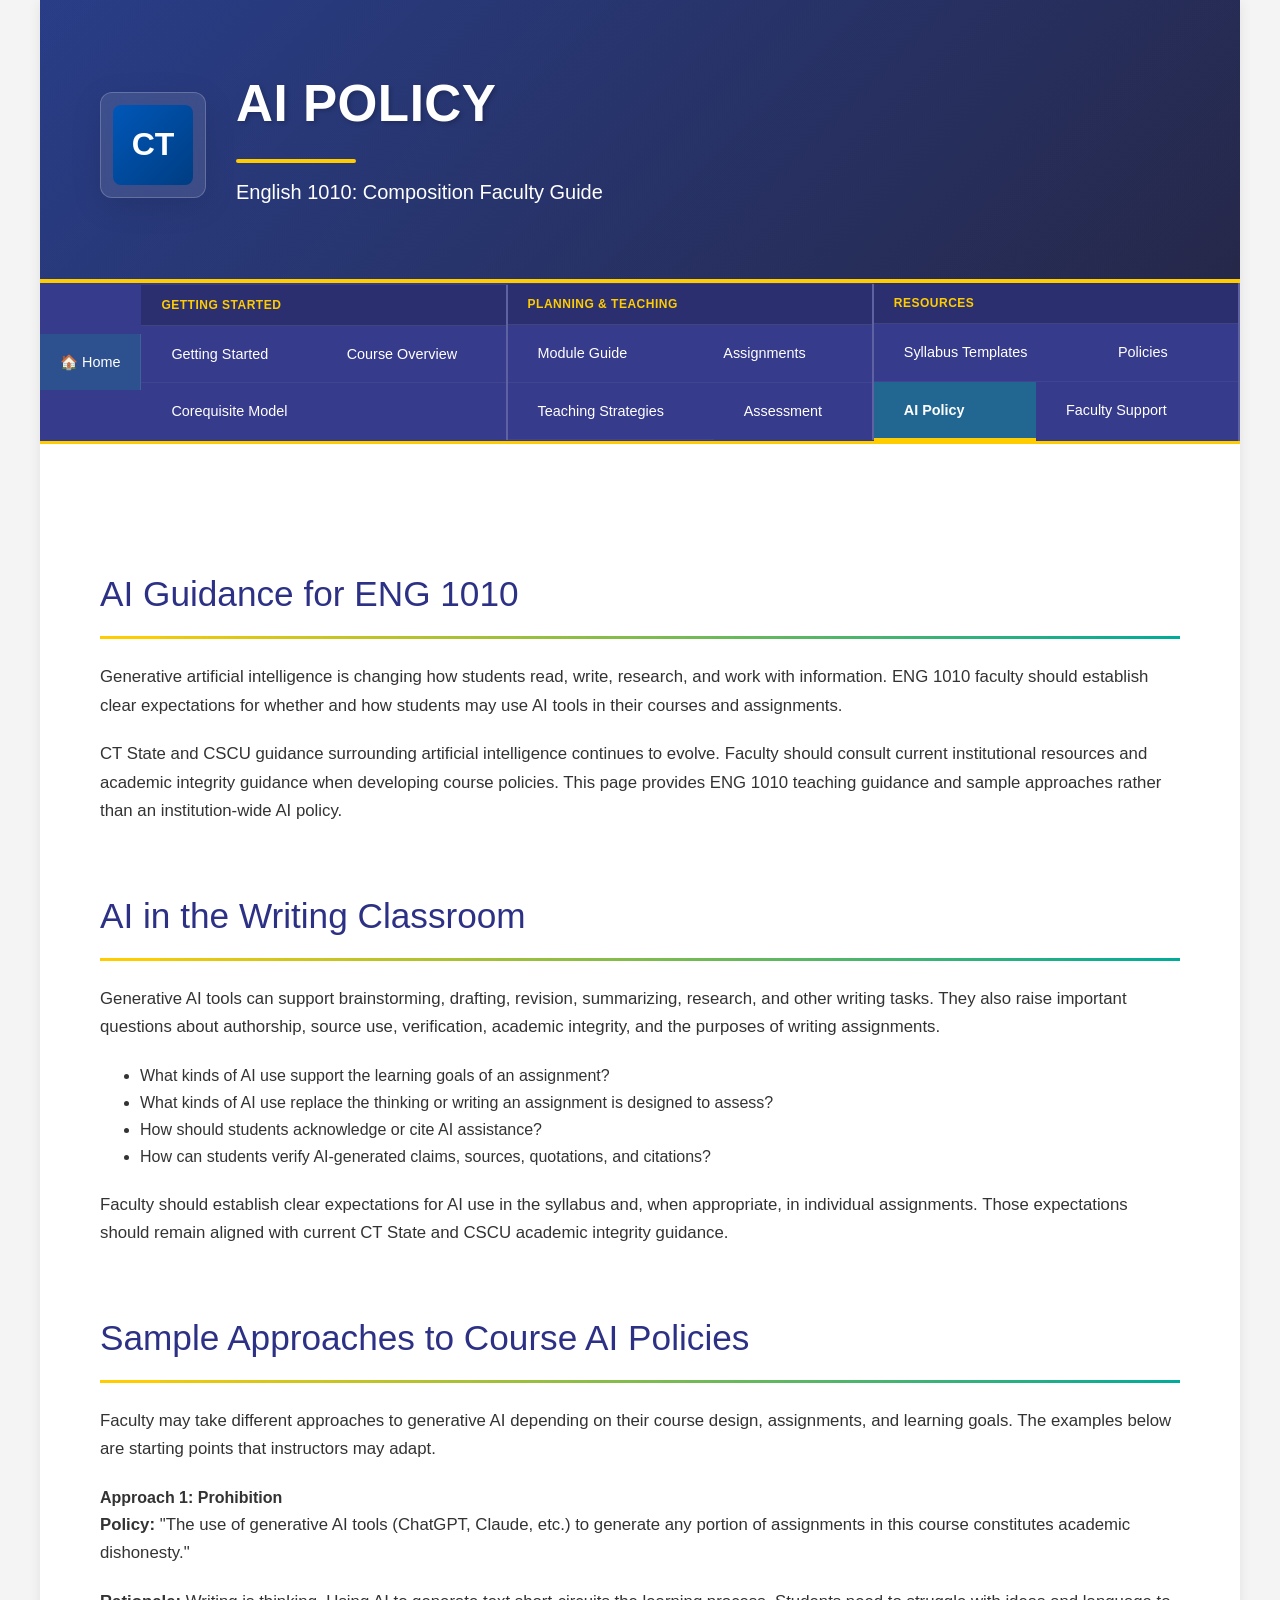
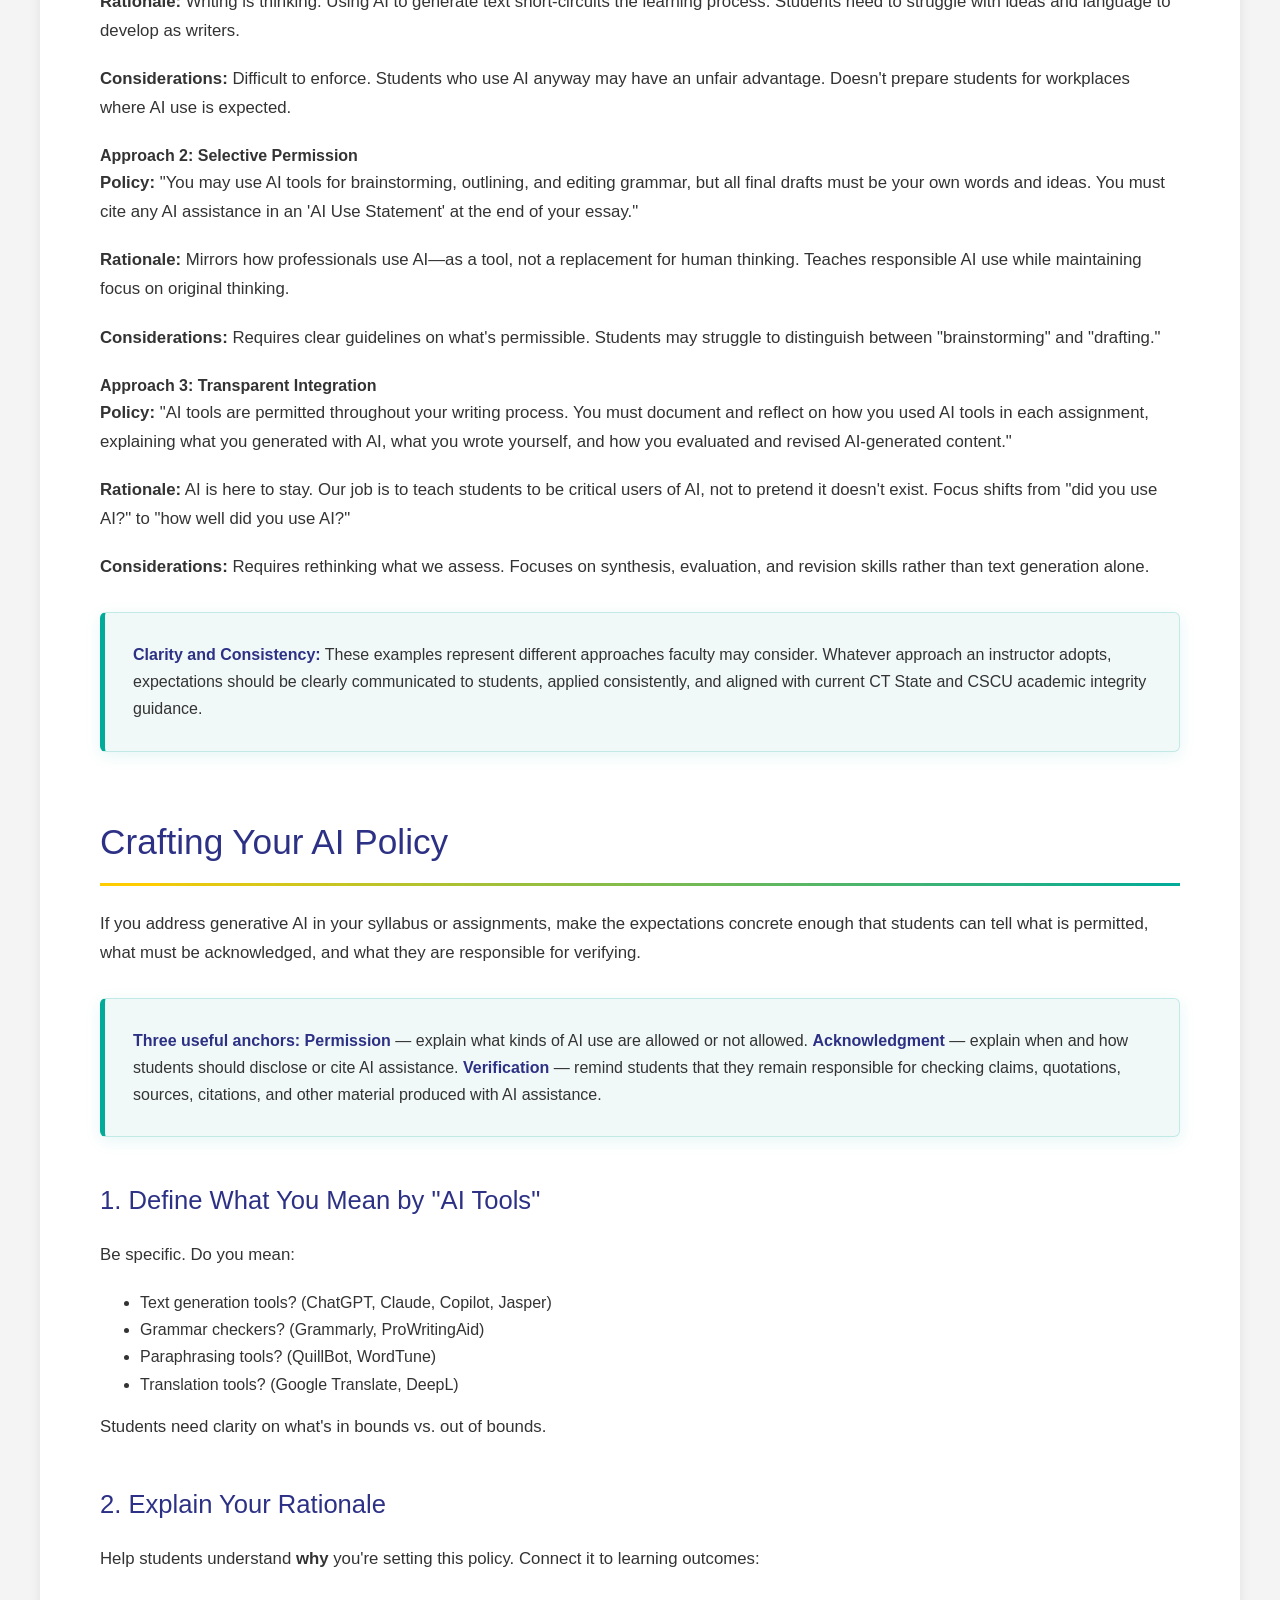
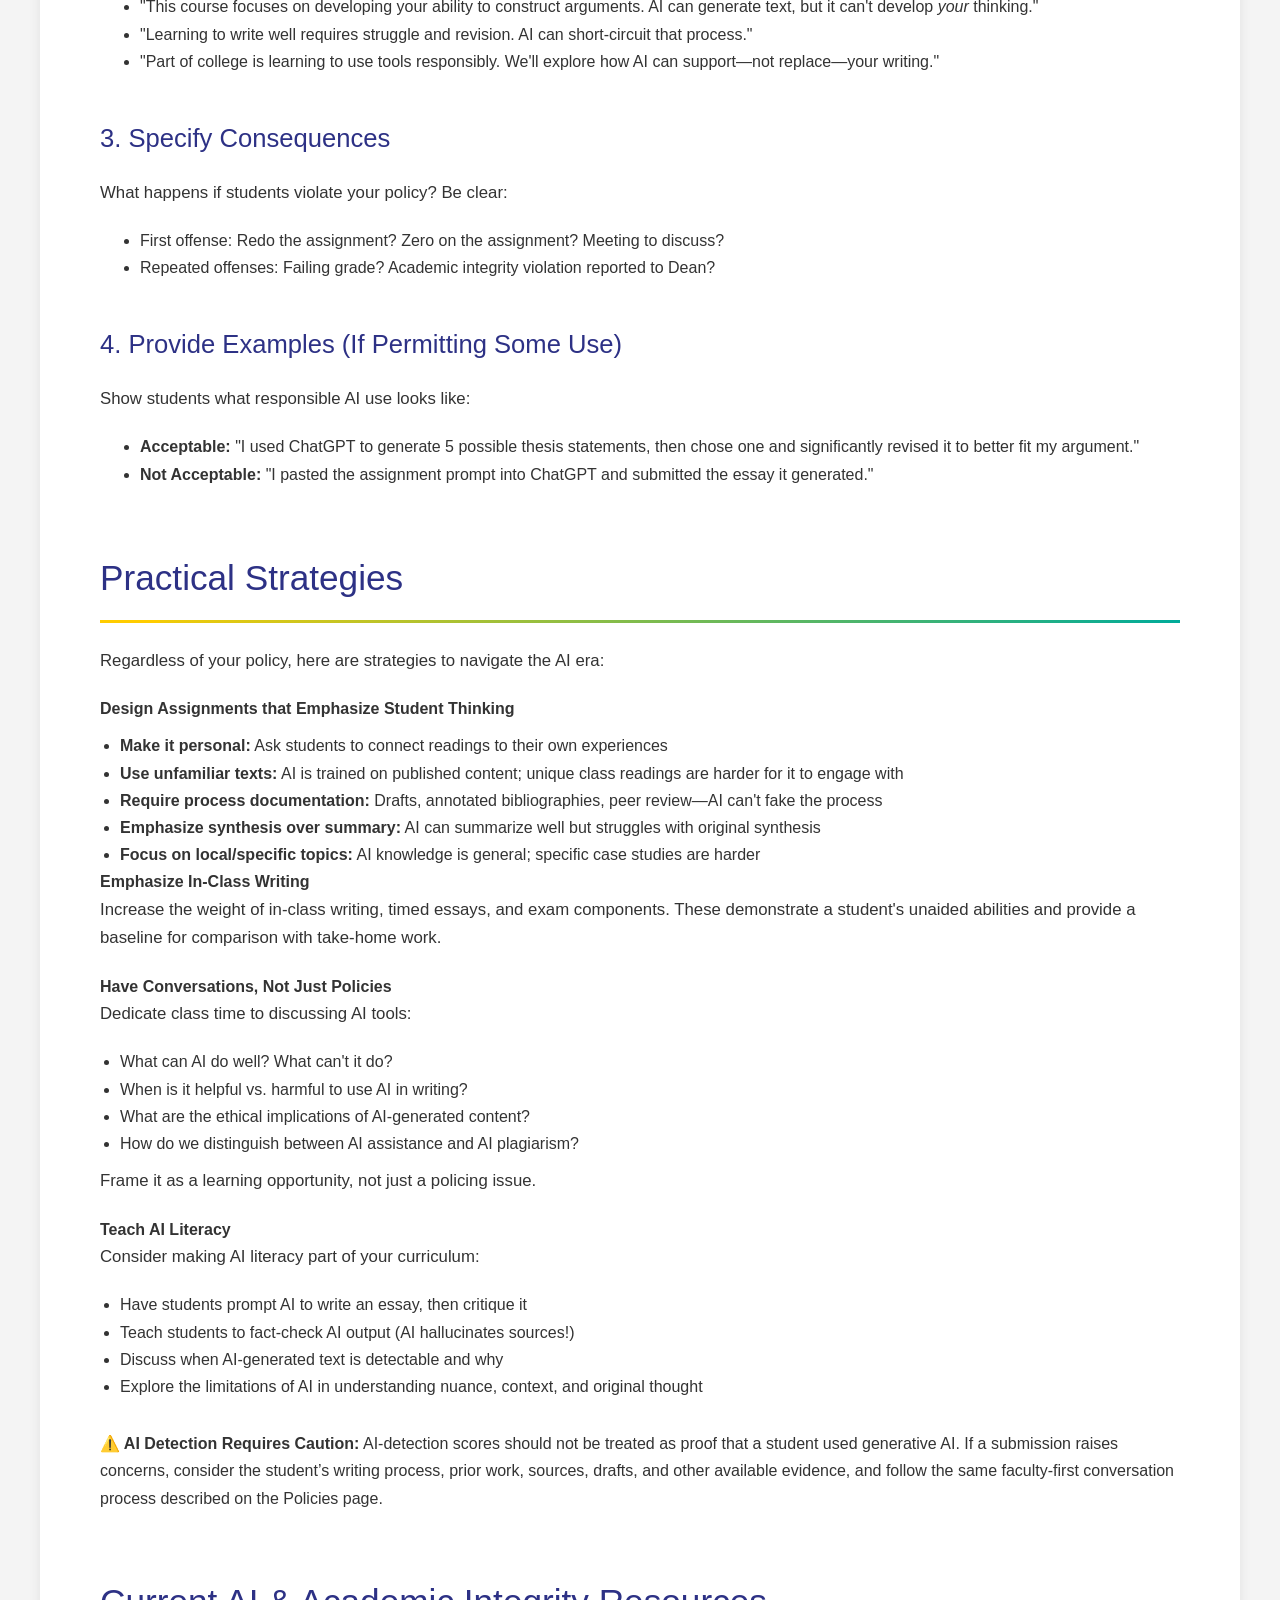
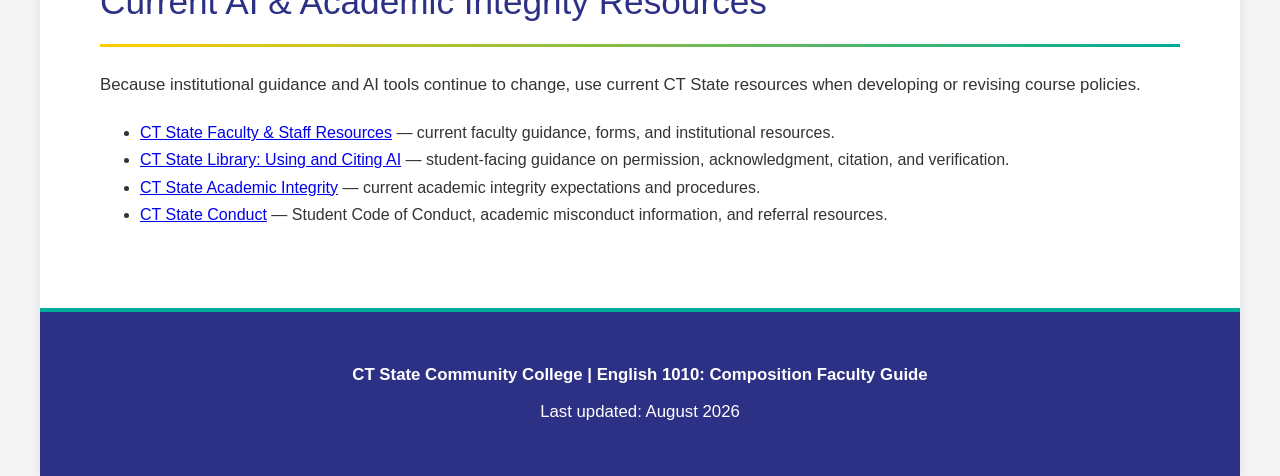
==== commit 494e741d: "Finalize ENG 1010 Faculty Guide content review" ====
--- a/ai-policy.html
+++ b/ai-policy.html
@@ -811,7 +811,12 @@
         .skip-link { position: absolute; left: -9999px; top: 0; z-index: 10000; padding: 12px 16px; background: #ffffff; color: #1a1f4d; font-weight: 700; border: 3px solid #FFCC00; }
         .skip-link:focus { left: 16px; top: 16px; }
 </style>
-</head>
+<style id="publication-spacing">
+.content p, main p { margin-bottom: 20px; }
+.content h2, main h2 { margin-top: 60px; margin-bottom: 24px; }
+.content h3, main h3 { margin-top: 42px; margin-bottom: 18px; }
+.info-box, .warning-box, .tip-box, .highlight-box, .resource-box, .contact-card, .checklist-box { margin-top: 30px; margin-bottom: 30px; }
+</style></head>
 <body><a class="skip-link" href="#main-content">Skip to main content</a>
 <div class="container">
 <header>
@@ -985,7 +990,4 @@
 </ul>
 </div>
 </div>
-<footer>
-<p><strong>CT State Community College | English 1010: Composition Faculty Guide</strong></p>
-<p>Questions? Contact Joseph Selvaggio, Curriculum Leader: <a href="mailto:joseph.selvaggio@ctstate.edu">joseph.selvaggio@ctstate.edu</a></p>
-            &lt;p style="margin-top: 10px; </footer></div></body></html>+<footer><p><strong>CT State Community College | English 1010: Composition Faculty Guide</strong></p><p>Last updated: August 2026</p></footer></div></body></html>
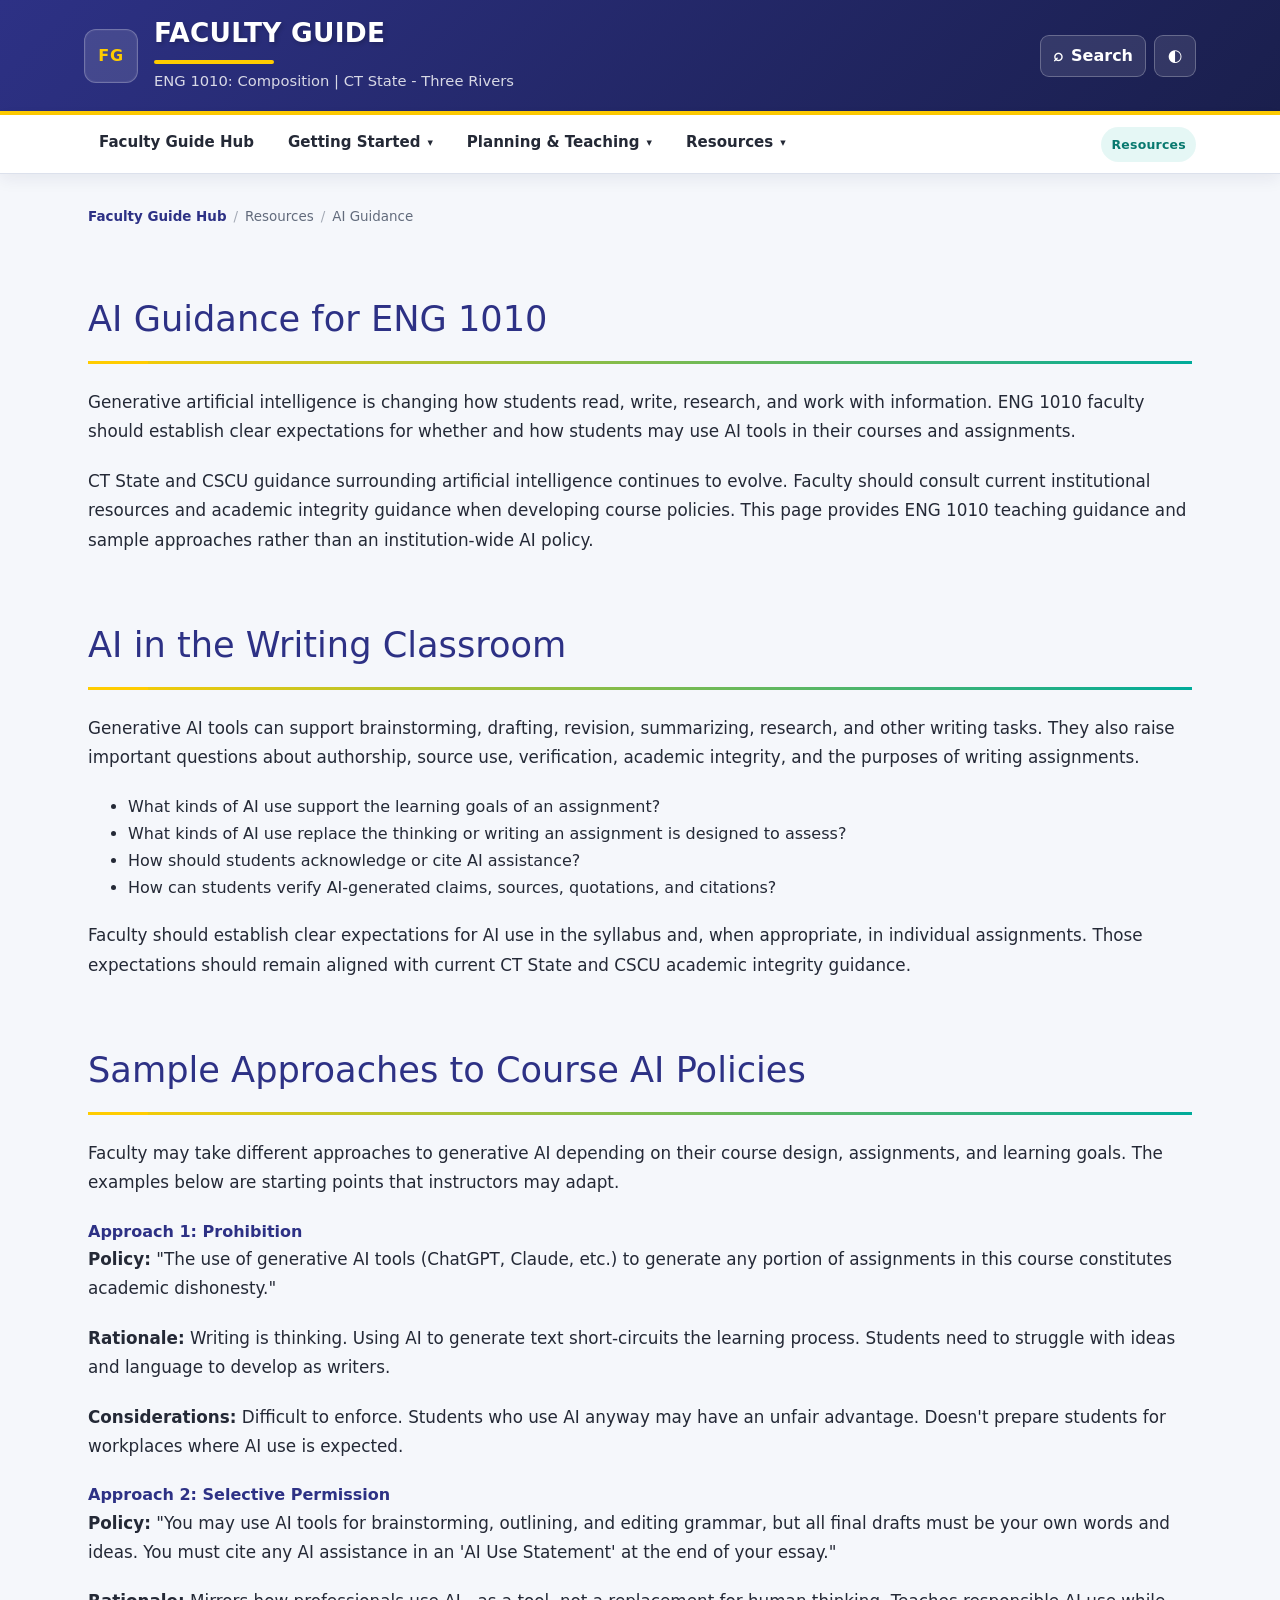
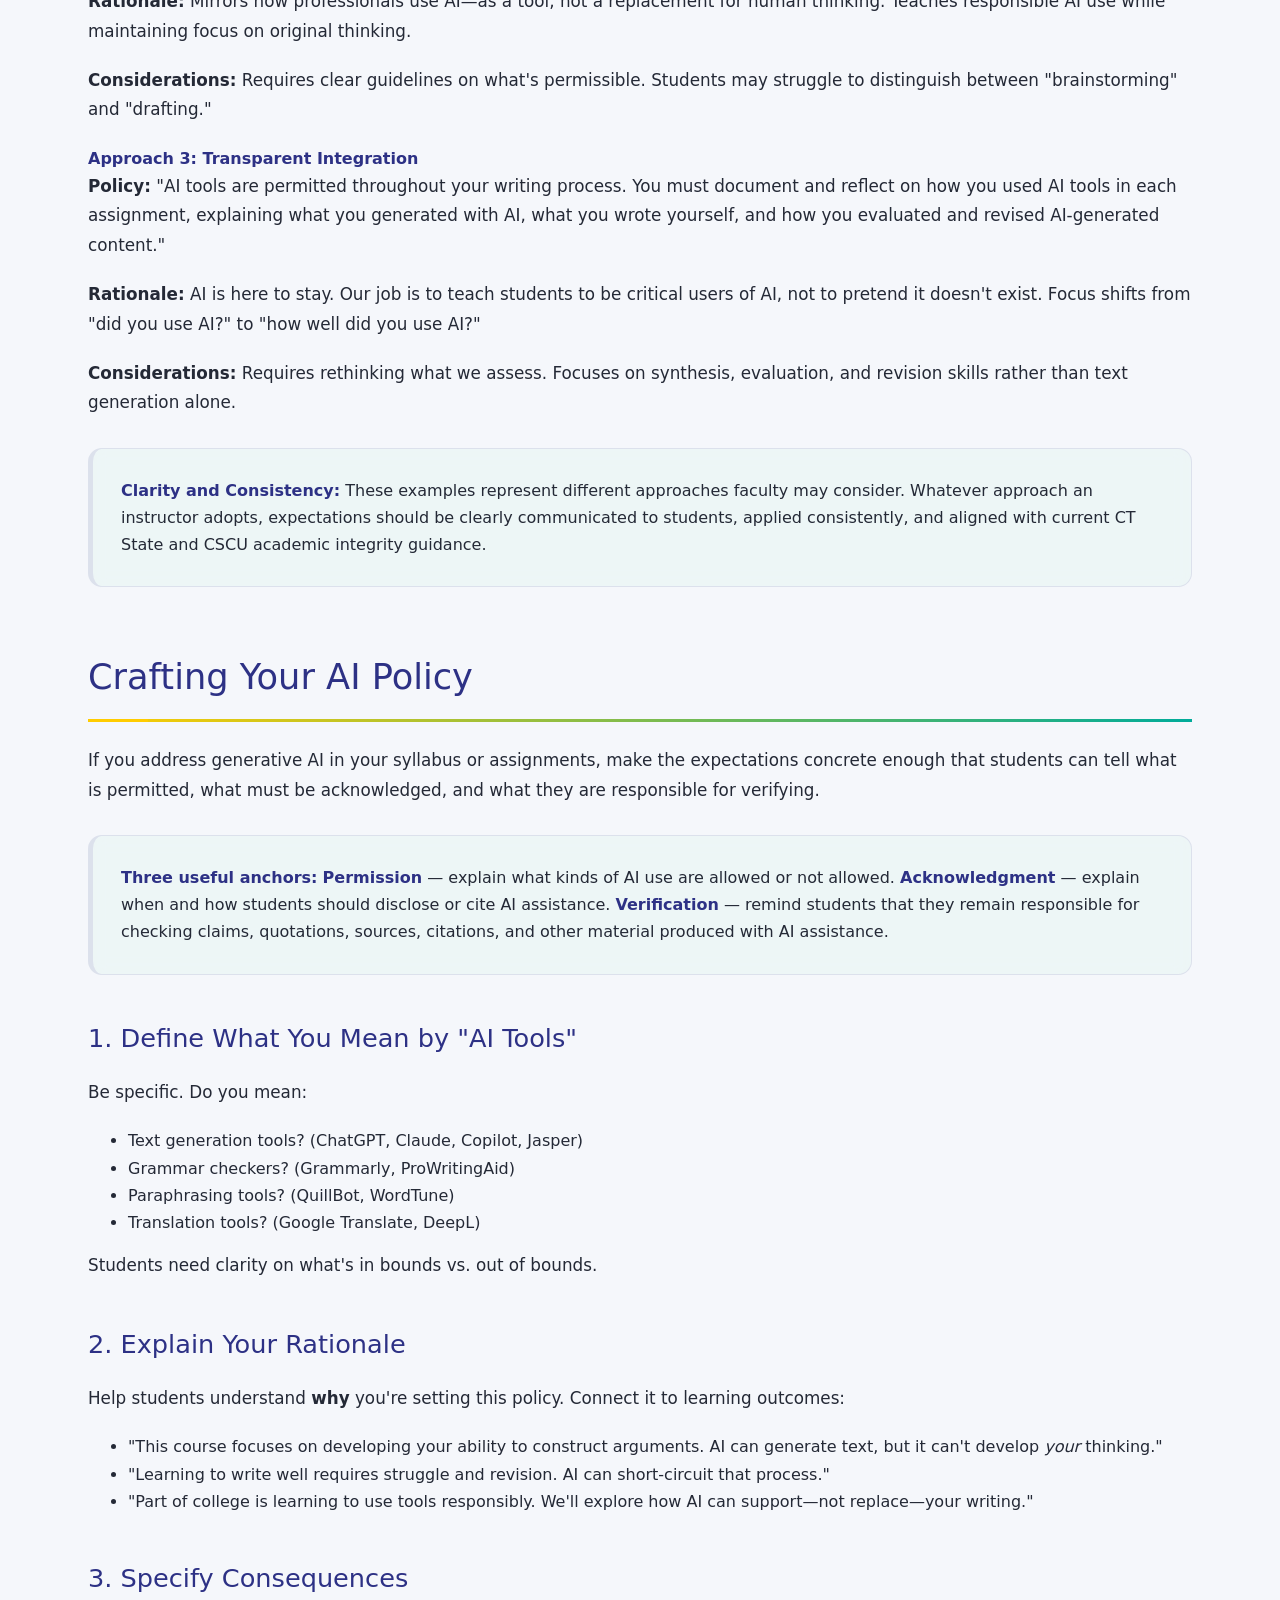
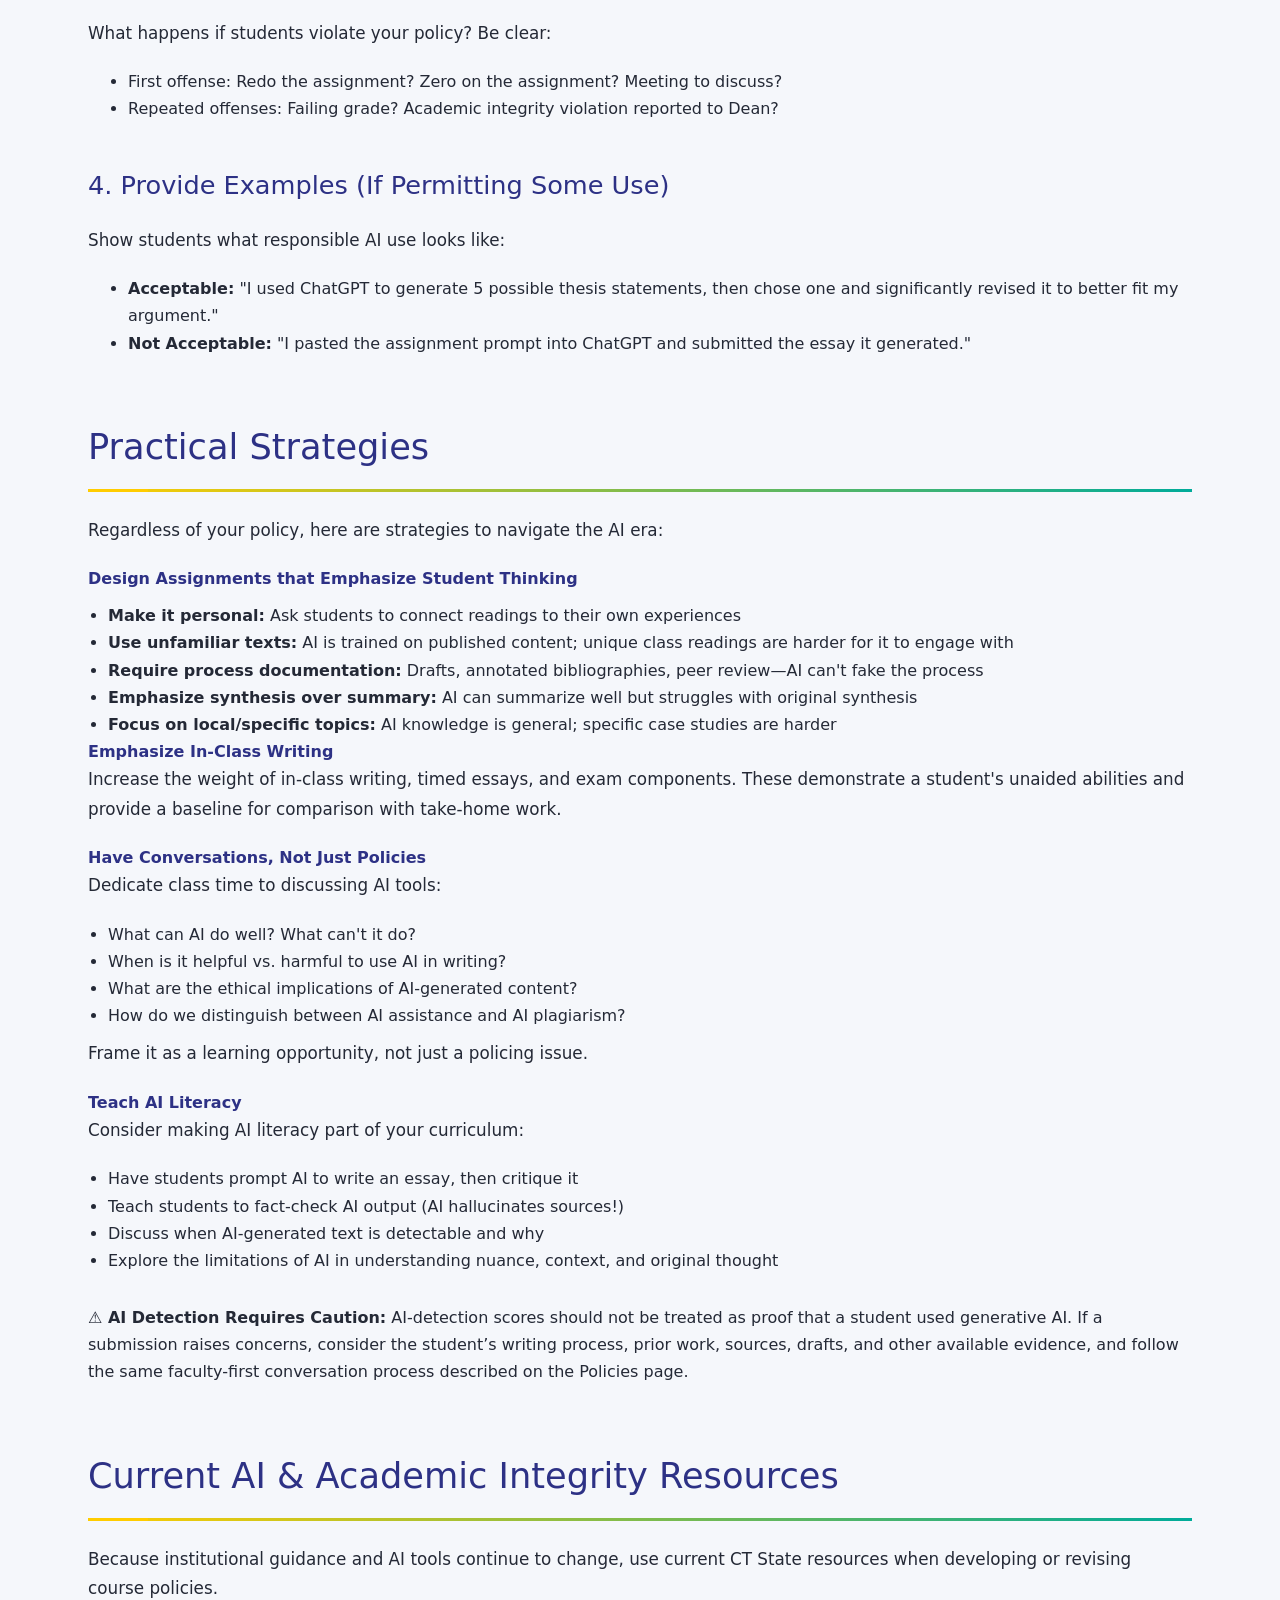
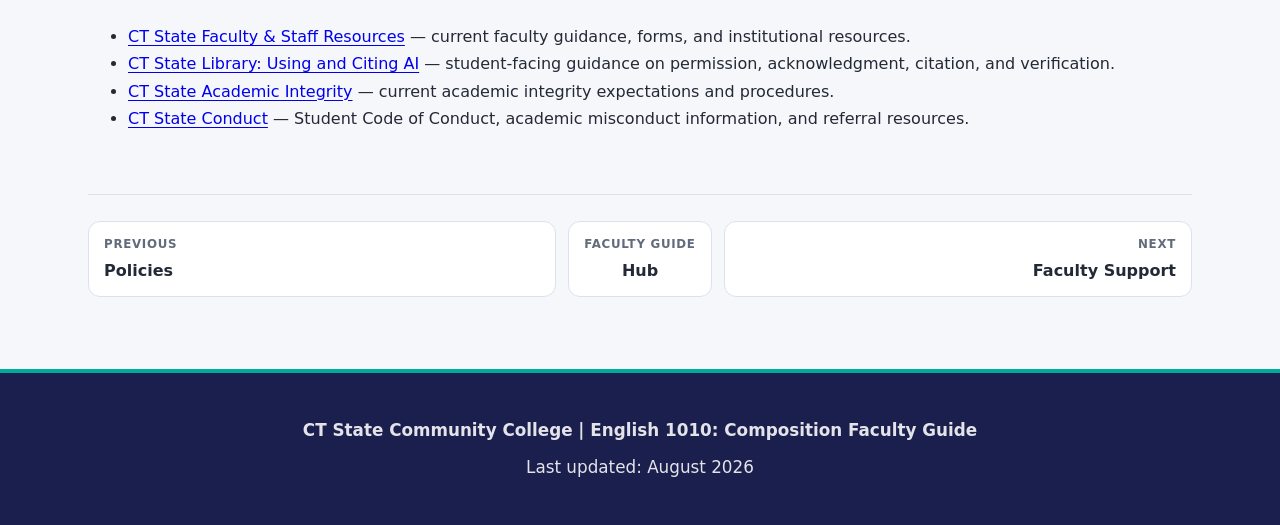
==== commit 14e628da: "Redesign Faculty Guide with Scholar's Compass-inspired shell" ====
--- a/ai-policy.html
+++ b/ai-policy.html
@@ -816,52 +816,55 @@
 .content h2, main h2 { margin-top: 60px; margin-bottom: 24px; }
 .content h3, main h3 { margin-top: 42px; margin-bottom: 18px; }
 .info-box, .warning-box, .tip-box, .highlight-box, .resource-box, .contact-card, .checklist-box { margin-top: 30px; margin-bottom: 30px; }
-</style></head>
+</style><link href="assets/faculty-guide.css" rel="stylesheet"/><script defer="defer" src="assets/faculty-guide.js"></script></head>
 <body><a class="skip-link" href="#main-content">Skip to main content</a>
+<div class="fg-masthead" role="banner">
+<div class="fg-masthead-inner">
+<a aria-label="ENG 1010 Faculty Guide Hub" class="fg-brand" href="index.html">
+<span aria-hidden="true" class="fg-mark">FG</span>
+<span class="fg-brand-copy">
+<h1 class="fg-site-name">Faculty Guide</h1>
+<span class="fg-site-subtitle">ENG 1010: Composition | CT State - Three Rivers</span>
+</span>
+</a>
+<div class="fg-actions">
+<button aria-label="Search Faculty Guide" class="fg-icon-button" data-fg-search-open="" type="button"><span aria-hidden="true" class="fg-icon">⌕</span><span class="fg-action-label">Search</span></button>
+<button aria-label="Use dark theme" class="fg-icon-button" data-fg-theme="" type="button"><span aria-hidden="true" class="fg-icon">◐</span></button>
+<button aria-controls="faculty-guide-navigation" aria-expanded="false" class="fg-menu-button" data-fg-menu="" type="button"><span aria-hidden="true">☰</span><span>Menu</span></button>
+</div>
+</div>
+</div>
+<div class="fg-nav-wrap" id="faculty-guide-navigation">
+<div aria-label="Faculty Guide" class="fg-nav" role="navigation">
+<a class="fg-nav-home" href="index.html">Faculty Guide Hub</a>
+<div class="fg-nav-group">
+<button aria-expanded="false" data-fg-group-toggle="" type="button">Getting Started<span aria-hidden="true" class="fg-chevron">▾</span></button>
+<div class="fg-dropdown"><a href="getting-started.html">Getting Started</a><a href="course-overview.html">Course Overview</a><a href="corequisite-model.html">Corequisite Model</a></div>
+</div><div class="fg-nav-group">
+<button aria-expanded="false" data-fg-group-toggle="" type="button">Planning &amp; Teaching<span aria-hidden="true" class="fg-chevron">▾</span></button>
+<div class="fg-dropdown"><a href="module-guide.html">Module Guide</a><a href="assignments.html">Assignments</a><a href="instructional-strategies.html">Teaching Strategies</a><a href="assessment.html">Assessment</a></div>
+</div><div class="fg-nav-group">
+<button aria-expanded="false" data-fg-group-toggle="" type="button">Resources<span aria-hidden="true" class="fg-chevron">▾</span></button>
+<div class="fg-dropdown"><a href="syllabus-templates.html">Syllabus Guidance</a><a href="policies.html">Policies</a><a aria-current="page" href="ai-policy.html">AI Guidance</a><a href="faculty-support.html">Faculty Support</a></div>
+</div>
+<span class="fg-nav-spacer"></span>
+<span class="fg-section-chip">Resources</span>
+</div>
+</div>
+<div aria-hidden="true" class="fg-search-backdrop" data-fg-search-backdrop="">
+<div aria-label="Search Faculty Guide" aria-modal="true" class="fg-search-dialog" role="dialog">
+<div class="fg-search-head">
+<input aria-label="Search Faculty Guide pages" class="fg-search-input" data-fg-search-input="" placeholder="Search pages and topics…" type="search"/>
+<button aria-label="Close search" class="fg-search-close" data-fg-search-close="" type="button">×</button>
+</div>
+<div class="fg-search-results" data-fg-search-results=""></div>
+</div>
+</div>
+
 <div class="container">
-<header>
-<div class="logo">
-<div class="logo-placeholder">CT</div>
-</div>
-<div class="header-content">
-<h1>AI POLICY</h1>
-<p class="subtitle">English 1010: Composition Faculty Guide</p>
-</div>
-</header>
-<nav aria-label="Main navigation" role="navigation">
-<div class="nav-container">
-<div class="nav-main">
-<a class="nav-home" href="index.html">🏠 Home</a>
-<div class="nav-section">
-<div class="nav-section-header">Getting Started</div>
-<div class="nav-section-links">
-<a href="getting-started.html">Getting Started</a>
-<a href="course-overview.html">Course Overview</a>
-<a href="corequisite-model.html">Corequisite Model</a>
-</div>
-</div>
-<div class="nav-section">
-<div class="nav-section-header">Planning &amp; Teaching</div>
-<div class="nav-section-links">
-<a href="module-guide.html">Module Guide</a>
-<a href="assignments.html">Assignments</a>
-<a href="instructional-strategies.html">Teaching Strategies</a>
-<a href="assessment.html">Assessment</a>
-</div>
-</div>
-<div class="nav-section">
-<div class="nav-section-header">Resources</div>
-<div class="nav-section-links">
-<a href="syllabus-templates.html">Syllabus Templates</a>
-<a href="policies.html">Policies</a>
-<a aria-current="page" class="active" href="ai-policy.html">AI Policy</a>
-<a href="faculty-support.html">Faculty Support</a>
-</div>
-</div>
-</div>
-</div>
-</nav>
-<div class="content" id="main-content">
+
+
+<div class="content" id="main-content"><div aria-label="Breadcrumb" class="fg-breadcrumb"><a href="index.html">Faculty Guide Hub</a><span aria-hidden="true" class="fg-breadcrumb-sep">/</span><span>Resources</span><span aria-hidden="true" class="fg-breadcrumb-sep">/</span><span>AI Guidance</span></div>
 <div class="alert-banner">
 <h2>AI Guidance for ENG 1010</h2>
 <p>Generative artificial intelligence is changing how students read, write, research, and work with information. ENG 1010 faculty should establish clear expectations for whether and how students may use AI tools in their courses and assignments.</p>
@@ -989,5 +992,5 @@
 <li><a href="https://ctstate.edu/conduct">CT State Conduct</a> — Student Code of Conduct, academic misconduct information, and referral resources.</li>
 </ul>
 </div>
-</div>
-<footer><p><strong>CT State Community College | English 1010: Composition Faculty Guide</strong></p><p>Last updated: August 2026</p></footer></div></body></html>+<div aria-label="Faculty Guide page navigation" class="fg-page-nav"><a class="fg-prev" href="policies.html"><span class="fg-page-nav-label">Previous</span><span class="fg-page-nav-title">Policies</span></a><a class="fg-hub-link" href="index.html"><span class="fg-page-nav-label">Faculty Guide</span><span class="fg-page-nav-title">Hub</span></a><a class="fg-next" href="faculty-support.html"><span class="fg-page-nav-label">Next</span><span class="fg-page-nav-title">Faculty Support</span></a></div></div>
+<footer><p><strong>CT State Community College | English 1010: Composition Faculty Guide</strong></p><p>Last updated: August 2026</p></footer></div><button aria-label="Back to top" class="fg-back-top" data-fg-back-top="" type="button">↑</button></body></html>
--- a/assets/faculty-guide.css
+++ b/assets/faculty-guide.css
@@ -0,0 +1,573 @@
+/* ENG 1010 Faculty Guide publication shell
+   Scholar's Compass-inspired navigation and layout using the existing Faculty Guide palette. */
+
+:root {
+  --fg-purple: #2D3185;
+  --fg-navy: #1a1f4d;
+  --fg-gold: #FFCC00;
+  --fg-teal: #00AB9A;
+  --fg-bg: #f5f7fb;
+  --fg-surface: #ffffff;
+  --fg-surface-2: #eef1f8;
+  --fg-text: #242936;
+  --fg-muted: #626b7c;
+  --fg-border: #dce1ec;
+  --fg-shadow: 0 14px 34px rgba(26, 31, 77, 0.10);
+  --fg-radius: 14px;
+  --fg-max: 1160px;
+}
+
+html[data-theme="dark"] {
+  --fg-bg: #111528;
+  --fg-surface: #191e35;
+  --fg-surface-2: #222842;
+  --fg-text: #f3f5fb;
+  --fg-muted: #bdc5d8;
+  --fg-border: #343b5c;
+  --fg-shadow: 0 14px 34px rgba(0, 0, 0, 0.30);
+}
+
+html { scroll-behavior: smooth; }
+body {
+  margin: 0 !important;
+  background: var(--fg-bg) !important;
+  color: var(--fg-text) !important;
+  font-family: Inter, ui-sans-serif, system-ui, -apple-system, BlinkMacSystemFont, "Segoe UI", sans-serif !important;
+}
+body > .container {
+  max-width: none !important;
+  width: 100% !important;
+  margin: 0 !important;
+  background: transparent !important;
+  box-shadow: none !important;
+}
+
+.skip-link {
+  position: fixed !important;
+  left: 16px !important;
+  top: -80px !important;
+  z-index: 10000 !important;
+  padding: 12px 16px !important;
+  background: var(--fg-surface) !important;
+  color: var(--fg-navy) !important;
+  border: 3px solid var(--fg-gold) !important;
+  border-radius: 8px !important;
+  font-weight: 800 !important;
+}
+.skip-link:focus { top: 14px !important; }
+
+/* Compact masthead */
+.fg-masthead {
+  background: linear-gradient(135deg, var(--fg-purple) 0%, var(--fg-navy) 100%);
+  color: #fff;
+  border-bottom: 4px solid var(--fg-gold);
+}
+.fg-masthead-inner {
+  max-width: var(--fg-max);
+  margin: 0 auto;
+  min-height: 94px;
+  padding: 18px 24px;
+  display: flex;
+  align-items: center;
+  justify-content: space-between;
+  gap: 22px;
+}
+.fg-brand {
+  display: flex;
+  align-items: center;
+  gap: 16px;
+  min-width: 0;
+  color: #fff;
+  text-decoration: none;
+}
+.fg-mark {
+  width: 54px;
+  height: 54px;
+  border-radius: 12px;
+  display: grid;
+  place-items: center;
+  flex: 0 0 auto;
+  background: rgba(255,255,255,.12);
+  border: 1px solid rgba(255,255,255,.24);
+  color: var(--fg-gold);
+  font-weight: 900;
+  letter-spacing: .04em;
+  box-shadow: inset 0 0 0 1px rgba(255,255,255,.04);
+}
+.fg-brand-copy { min-width: 0; }
+.fg-site-name {
+  display: block;
+  margin: 0;
+  font-size: clamp(1.2rem, 2.5vw, 1.65rem);
+  line-height: 1.15;
+  font-weight: 800;
+  letter-spacing: .01em;
+}
+.fg-site-subtitle {
+  display: block;
+  margin-top: 4px;
+  font-size: .92rem;
+  color: rgba(255,255,255,.82);
+  font-weight: 500;
+}
+.fg-actions { display: flex; align-items: center; gap: 8px; }
+.fg-icon-button,
+.fg-menu-button {
+  appearance: none;
+  border: 1px solid rgba(255,255,255,.25);
+  background: rgba(255,255,255,.10);
+  color: #fff;
+  border-radius: 9px;
+  min-width: 42px;
+  height: 42px;
+  padding: 0 12px;
+  display: inline-flex;
+  align-items: center;
+  justify-content: center;
+  gap: 8px;
+  font: inherit;
+  font-weight: 700;
+  cursor: pointer;
+}
+.fg-icon-button:hover,
+.fg-icon-button:focus-visible,
+.fg-menu-button:hover,
+.fg-menu-button:focus-visible {
+  background: rgba(255,204,0,.18);
+  border-color: var(--fg-gold);
+  outline: 2px solid transparent;
+}
+.fg-menu-button { display: none; }
+.fg-icon { font-size: 1.05rem; line-height: 1; }
+
+/* Sticky Scholar's Compass-style navigation */
+.fg-nav-wrap {
+  position: sticky;
+  top: 0;
+  z-index: 900;
+  background: var(--fg-surface);
+  border-bottom: 1px solid var(--fg-border);
+  box-shadow: 0 5px 16px rgba(26,31,77,.07);
+}
+.fg-nav {
+  max-width: var(--fg-max);
+  margin: 0 auto;
+  min-height: 58px;
+  padding: 0 24px;
+  display: flex;
+  align-items: stretch;
+  gap: 4px;
+}
+.fg-nav-home,
+.fg-nav-group > button {
+  appearance: none;
+  border: 0;
+  background: transparent;
+  color: var(--fg-text);
+  text-decoration: none;
+  font: inherit;
+  font-weight: 750;
+  font-size: .94rem;
+  padding: 0 15px;
+  min-height: 58px;
+  display: inline-flex;
+  align-items: center;
+  gap: 7px;
+  cursor: pointer;
+  border-bottom: 3px solid transparent;
+}
+.fg-nav-home:hover,
+.fg-nav-home:focus-visible,
+.fg-nav-group > button:hover,
+.fg-nav-group > button:focus-visible,
+.fg-nav-home[aria-current="page"] {
+  color: var(--fg-purple);
+  border-bottom-color: var(--fg-gold);
+  outline: none;
+}
+.fg-nav-group { position: relative; display: flex; }
+.fg-chevron { font-size: .72em; transition: transform .18s ease; }
+.fg-nav-group.is-open .fg-chevron { transform: rotate(180deg); }
+.fg-dropdown {
+  position: absolute;
+  left: 0;
+  top: calc(100% + 1px);
+  min-width: 270px;
+  padding: 9px;
+  background: var(--fg-surface);
+  border: 1px solid var(--fg-border);
+  border-radius: 0 0 12px 12px;
+  box-shadow: var(--fg-shadow);
+  display: none;
+}
+.fg-nav-group.is-open .fg-dropdown,
+.fg-nav-group:focus-within .fg-dropdown { display: block; }
+.fg-dropdown a {
+  display: block;
+  padding: 11px 12px;
+  border-radius: 8px;
+  color: var(--fg-text);
+  text-decoration: none;
+  font-size: .92rem;
+  line-height: 1.35;
+}
+.fg-dropdown a:hover,
+.fg-dropdown a:focus-visible,
+.fg-dropdown a[aria-current="page"] {
+  background: var(--fg-surface-2);
+  color: var(--fg-purple);
+  outline: none;
+}
+.fg-nav-spacer { flex: 1; }
+.fg-section-chip {
+  align-self: center;
+  padding: 7px 10px;
+  border-radius: 999px;
+  background: rgba(0,171,154,.10);
+  color: #08796f;
+  font-size: .78rem;
+  font-weight: 800;
+  letter-spacing: .02em;
+}
+html[data-theme="dark"] .fg-section-chip { color: #7ce0d6; }
+
+/* Main reading area */
+#main-content {
+  max-width: var(--fg-max) !important;
+  width: calc(100% - 40px) !important;
+  margin: 0 auto !important;
+  padding: 32px 28px 72px !important;
+  background: transparent !important;
+  color: var(--fg-text) !important;
+  box-shadow: none !important;
+}
+#main-content p,
+#main-content li,
+#main-content td,
+#main-content th { color: var(--fg-text); }
+#main-content p { line-height: 1.75; }
+#main-content h2,
+#main-content h3,
+#main-content h4,
+#main-content h5 { scroll-margin-top: 90px; }
+#main-content h2 { color: var(--fg-purple) !important; }
+#main-content h3,
+#main-content h4 { color: var(--fg-purple) !important; }
+html[data-theme="dark"] #main-content h2,
+html[data-theme="dark"] #main-content h3,
+html[data-theme="dark"] #main-content h4 { color: #c6c9ff !important; }
+
+.fg-breadcrumb {
+  margin: 0 0 26px;
+  display: flex;
+  align-items: center;
+  flex-wrap: wrap;
+  gap: 7px;
+  color: var(--fg-muted);
+  font-size: .84rem;
+}
+.fg-breadcrumb a { color: var(--fg-purple); text-decoration: none; font-weight: 700; }
+html[data-theme="dark"] .fg-breadcrumb a { color: #b9bdff; }
+.fg-breadcrumb-sep { opacity: .55; }
+
+/* Existing content cards/boxes inherit a quieter modern surface */
+#main-content .info-box,
+#main-content .warning-box,
+#main-content .tip-box,
+#main-content .highlight-box,
+#main-content .welcome-box,
+#main-content .contact-box,
+#main-content .contact-card,
+#main-content .resource-box,
+#main-content .checklist,
+#main-content .checklist-box,
+#main-content .course-card,
+#main-content .module-card,
+#main-content .essay-section,
+#main-content .prompt-box,
+#main-content .rubric-container,
+#main-content .text-box,
+#main-content .outcome-category {
+  border-radius: var(--fg-radius) !important;
+  box-shadow: none !important;
+  border-color: var(--fg-border) !important;
+}
+html[data-theme="dark"] #main-content .info-box,
+html[data-theme="dark"] #main-content .warning-box,
+html[data-theme="dark"] #main-content .tip-box,
+html[data-theme="dark"] #main-content .highlight-box,
+html[data-theme="dark"] #main-content .welcome-box,
+html[data-theme="dark"] #main-content .contact-box,
+html[data-theme="dark"] #main-content .contact-card,
+html[data-theme="dark"] #main-content .resource-box,
+html[data-theme="dark"] #main-content .checklist,
+html[data-theme="dark"] #main-content .checklist-box,
+html[data-theme="dark"] #main-content .course-card,
+html[data-theme="dark"] #main-content .module-card,
+html[data-theme="dark"] #main-content .essay-section,
+html[data-theme="dark"] #main-content .prompt-box,
+html[data-theme="dark"] #main-content .rubric-container,
+html[data-theme="dark"] #main-content .text-box,
+html[data-theme="dark"] #main-content .outcome-category {
+  background: var(--fg-surface) !important;
+  color: var(--fg-text) !important;
+}
+
+#main-content table {
+  width: 100%;
+  border-collapse: collapse;
+  background: var(--fg-surface);
+  color: var(--fg-text);
+}
+#main-content th { background: var(--fg-purple) !important; color: #fff !important; }
+#main-content td, #main-content th { border-color: var(--fg-border) !important; }
+#main-content a { text-underline-offset: 3px; }
+
+/* Homepage hub */
+.fg-hub-hero {
+  position: relative;
+  overflow: hidden;
+  padding: clamp(34px, 6vw, 68px);
+  border-radius: 20px;
+  background: linear-gradient(135deg, var(--fg-purple), var(--fg-navy));
+  color: #fff;
+  box-shadow: var(--fg-shadow);
+  margin-bottom: 34px;
+}
+.fg-hub-hero::after {
+  content: "";
+  position: absolute;
+  width: 260px;
+  height: 260px;
+  right: -90px;
+  bottom: -120px;
+  border-radius: 50%;
+  border: 44px solid rgba(255,204,0,.15);
+}
+.fg-hub-kicker {
+  display: inline-block;
+  margin-bottom: 10px;
+  color: var(--fg-gold);
+  font-weight: 850;
+  letter-spacing: .08em;
+  text-transform: uppercase;
+  font-size: .78rem;
+}
+.fg-hub-hero h2 {
+  color: #fff !important;
+  font-size: clamp(2rem, 5vw, 3.5rem) !important;
+  line-height: 1.05 !important;
+  margin: 0 0 18px !important;
+  border: 0 !important;
+  padding: 0 !important;
+  max-width: 860px;
+  text-transform: none !important;
+}
+.fg-hub-hero h2::before,
+.fg-hub-hero h2::after { display: none !important; }
+.fg-hub-hero p { color: rgba(255,255,255,.9) !important; max-width: 820px; font-size: 1.08rem !important; }
+.fg-hub-grid {
+  display: grid;
+  grid-template-columns: repeat(3, minmax(0, 1fr));
+  gap: 20px;
+  margin: 26px 0 42px;
+}
+.fg-hub-group {
+  background: var(--fg-surface);
+  border: 1px solid var(--fg-border);
+  border-radius: 16px;
+  padding: 24px;
+  box-shadow: 0 8px 22px rgba(26,31,77,.06);
+}
+.fg-hub-group h3 {
+  margin: 0 0 7px !important;
+  font-size: 1.22rem !important;
+}
+.fg-hub-group > p { color: var(--fg-muted) !important; font-size: .92rem !important; margin-bottom: 18px !important; }
+.fg-hub-links { list-style: none; padding: 0 !important; margin: 0 !important; }
+.fg-hub-links li { margin: 0 !important; padding: 0 !important; }
+.fg-hub-links a {
+  display: flex;
+  align-items: center;
+  justify-content: space-between;
+  gap: 12px;
+  padding: 11px 2px;
+  border-bottom: 1px solid var(--fg-border);
+  color: var(--fg-text) !important;
+  text-decoration: none !important;
+  font-weight: 700;
+}
+.fg-hub-links li:last-child a { border-bottom: 0; }
+.fg-hub-links a::after { content: "→"; color: var(--fg-teal); }
+.fg-hub-links a:hover { color: var(--fg-purple) !important; }
+.fg-quick-reference {
+  background: var(--fg-surface);
+  border: 1px solid var(--fg-border);
+  border-left: 5px solid var(--fg-gold);
+  border-radius: 14px;
+  padding: 24px;
+  margin-top: 26px;
+}
+.fg-quick-reference h3 { margin-top: 0 !important; }
+.fg-quick-reference ul {
+  margin: 0 !important;
+  padding-left: 1.2rem !important;
+  columns: 2;
+  column-gap: 36px;
+}
+.fg-quick-reference li { break-inside: avoid; margin-bottom: 10px; }
+
+/* Previous / next navigation */
+.fg-page-nav {
+  margin-top: 62px;
+  padding-top: 26px;
+  border-top: 1px solid var(--fg-border);
+  display: grid;
+  grid-template-columns: 1fr auto 1fr;
+  gap: 12px;
+  align-items: stretch;
+}
+.fg-page-nav a {
+  min-height: 74px;
+  border: 1px solid var(--fg-border);
+  border-radius: 12px;
+  background: var(--fg-surface);
+  padding: 12px 15px;
+  display: flex;
+  flex-direction: column;
+  justify-content: center;
+  text-decoration: none !important;
+  color: var(--fg-text) !important;
+}
+.fg-page-nav a:hover,
+.fg-page-nav a:focus-visible { border-color: var(--fg-teal); box-shadow: 0 5px 16px rgba(0,171,154,.09); outline: none; }
+.fg-page-nav .fg-next { text-align: right; align-items: flex-end; }
+.fg-page-nav .fg-hub-link { min-width: 110px; align-items: center; text-align: center; }
+.fg-page-nav-label { color: var(--fg-muted); font-size: .74rem; text-transform: uppercase; letter-spacing: .06em; font-weight: 800; }
+.fg-page-nav-title { margin-top: 3px; font-weight: 800; }
+
+/* Footer */
+footer {
+  background: var(--fg-navy) !important;
+  color: #fff !important;
+  border-top: 4px solid var(--fg-teal) !important;
+  padding: 34px 24px !important;
+  text-align: center !important;
+}
+footer p { color: rgba(255,255,255,.88) !important; }
+
+/* Search dialog */
+.fg-search-backdrop {
+  position: fixed;
+  inset: 0;
+  z-index: 2000;
+  display: none;
+  place-items: start center;
+  padding: 12vh 20px 20px;
+  background: rgba(12,15,32,.68);
+  backdrop-filter: blur(7px);
+}
+.fg-search-backdrop.is-open { display: grid; }
+.fg-search-dialog {
+  width: min(680px, 100%);
+  max-height: 72vh;
+  overflow: hidden;
+  background: var(--fg-surface);
+  color: var(--fg-text);
+  border: 1px solid var(--fg-border);
+  border-radius: 16px;
+  box-shadow: 0 22px 60px rgba(0,0,0,.26);
+}
+.fg-search-head { display: flex; align-items: center; gap: 10px; padding: 16px; border-bottom: 1px solid var(--fg-border); }
+.fg-search-input {
+  flex: 1;
+  min-width: 0;
+  border: 1px solid var(--fg-border);
+  border-radius: 10px;
+  background: var(--fg-bg);
+  color: var(--fg-text);
+  padding: 12px 14px;
+  font: inherit;
+}
+.fg-search-close { border: 0; background: transparent; color: var(--fg-text); font-size: 1.35rem; cursor: pointer; padding: 7px; }
+.fg-search-results { overflow: auto; max-height: 55vh; padding: 8px; }
+.fg-search-result { display: block; padding: 12px; border-radius: 9px; text-decoration: none; color: var(--fg-text); }
+.fg-search-result:hover,
+.fg-search-result:focus-visible { background: var(--fg-surface-2); outline: none; }
+.fg-search-result strong { display: block; color: var(--fg-purple); }
+html[data-theme="dark"] .fg-search-result strong { color: #bec2ff; }
+.fg-search-result span { display: block; margin-top: 3px; color: var(--fg-muted); font-size: .86rem; }
+.fg-search-empty { padding: 24px; color: var(--fg-muted); text-align: center; }
+
+/* Back to top */
+.fg-back-top {
+  position: fixed;
+  right: 20px;
+  bottom: 20px;
+  z-index: 850;
+  width: 46px;
+  height: 46px;
+  border-radius: 50%;
+  border: 1px solid var(--fg-border);
+  background: var(--fg-surface);
+  color: var(--fg-purple);
+  box-shadow: var(--fg-shadow);
+  cursor: pointer;
+  opacity: 0;
+  transform: translateY(12px);
+  pointer-events: none;
+  transition: opacity .18s ease, transform .18s ease;
+  font-size: 1.15rem;
+  font-weight: 900;
+}
+.fg-back-top.is-visible { opacity: 1; transform: translateY(0); pointer-events: auto; }
+
+/* Dark mode repairs for old inline color declarations */
+html[data-theme="dark"] #main-content [style*="color: #666"],
+html[data-theme="dark"] #main-content [style*="color:#666"],
+html[data-theme="dark"] #main-content .lead { color: var(--fg-muted) !important; }
+html[data-theme="dark"] #main-content a { color: #75ddd4; }
+
+@media (max-width: 860px) {
+  .fg-masthead-inner { min-height: 82px; padding: 14px 18px; }
+  .fg-menu-button { display: inline-flex; }
+  .fg-actions .fg-action-label { display: none; }
+  .fg-nav-wrap { display: none; position: sticky; top: 0; max-height: calc(100vh - 12px); overflow: auto; }
+  body.fg-menu-open .fg-nav-wrap { display: block; }
+  .fg-nav { padding: 8px 14px 14px; display: block; min-height: 0; }
+  .fg-nav-home,
+  .fg-nav-group > button { width: 100%; min-height: 48px; justify-content: space-between; padding: 0 10px; border-bottom: 1px solid var(--fg-border); }
+  .fg-nav-group { display: block; }
+  .fg-dropdown { position: static; min-width: 0; border: 0; border-radius: 0; box-shadow: none; padding: 4px 8px 10px 16px; background: transparent; }
+  .fg-nav-group:not(.is-open) .fg-dropdown { display: none; }
+  .fg-nav-group.is-open .fg-dropdown { display: block; }
+  .fg-nav-spacer, .fg-section-chip { display: none; }
+  #main-content { width: calc(100% - 24px) !important; padding: 24px 12px 60px !important; }
+  .fg-hub-grid { grid-template-columns: 1fr; }
+  .fg-quick-reference ul { columns: 1; }
+  .fg-page-nav { grid-template-columns: 1fr 1fr; }
+  .fg-page-nav .fg-hub-link { grid-column: 1 / -1; grid-row: 2; min-height: 52px; }
+}
+
+@media (max-width: 520px) {
+  .fg-mark { width: 46px; height: 46px; border-radius: 10px; }
+  .fg-site-subtitle { font-size: .8rem; }
+  .fg-icon-button { min-width: 40px; padding: 0 9px; }
+  .fg-hub-hero { padding: 30px 24px; border-radius: 15px; }
+  .fg-page-nav { grid-template-columns: 1fr; }
+  .fg-page-nav .fg-hub-link { grid-column: auto; grid-row: auto; }
+  .fg-page-nav .fg-next { text-align: left; align-items: flex-start; }
+}
+
+@media print {
+  .fg-masthead, .fg-nav-wrap, .fg-page-nav, .fg-back-top, .fg-search-backdrop, .skip-link { display: none !important; }
+  body, #main-content { background: #fff !important; color: #000 !important; }
+  #main-content { width: 100% !important; max-width: none !important; padding: 0 !important; }
+  footer { background: #fff !important; color: #000 !important; border-top: 1px solid #999 !important; }
+  footer p { color: #000 !important; }
+}
+
+@media (prefers-reduced-motion: reduce) {
+  html { scroll-behavior: auto; }
+  *, *::before, *::after { transition-duration: .01ms !important; animation-duration: .01ms !important; }
+}
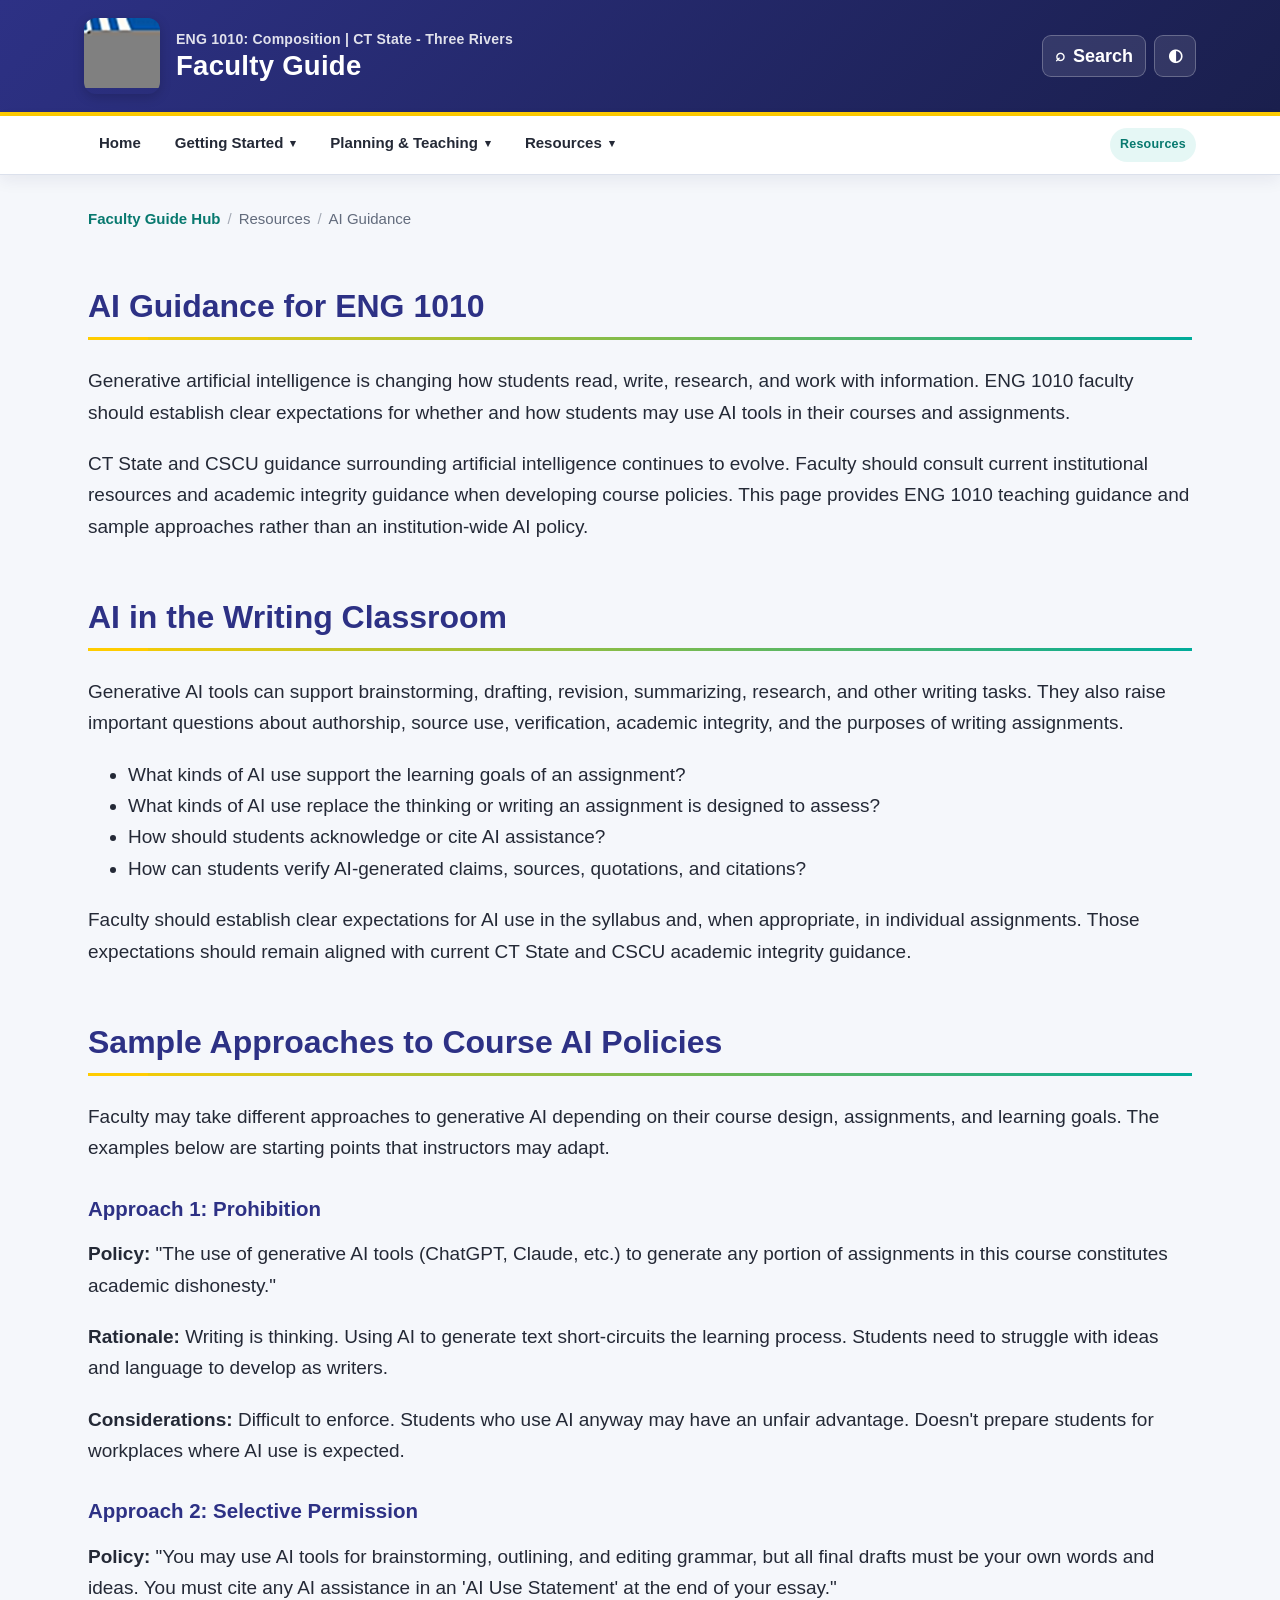
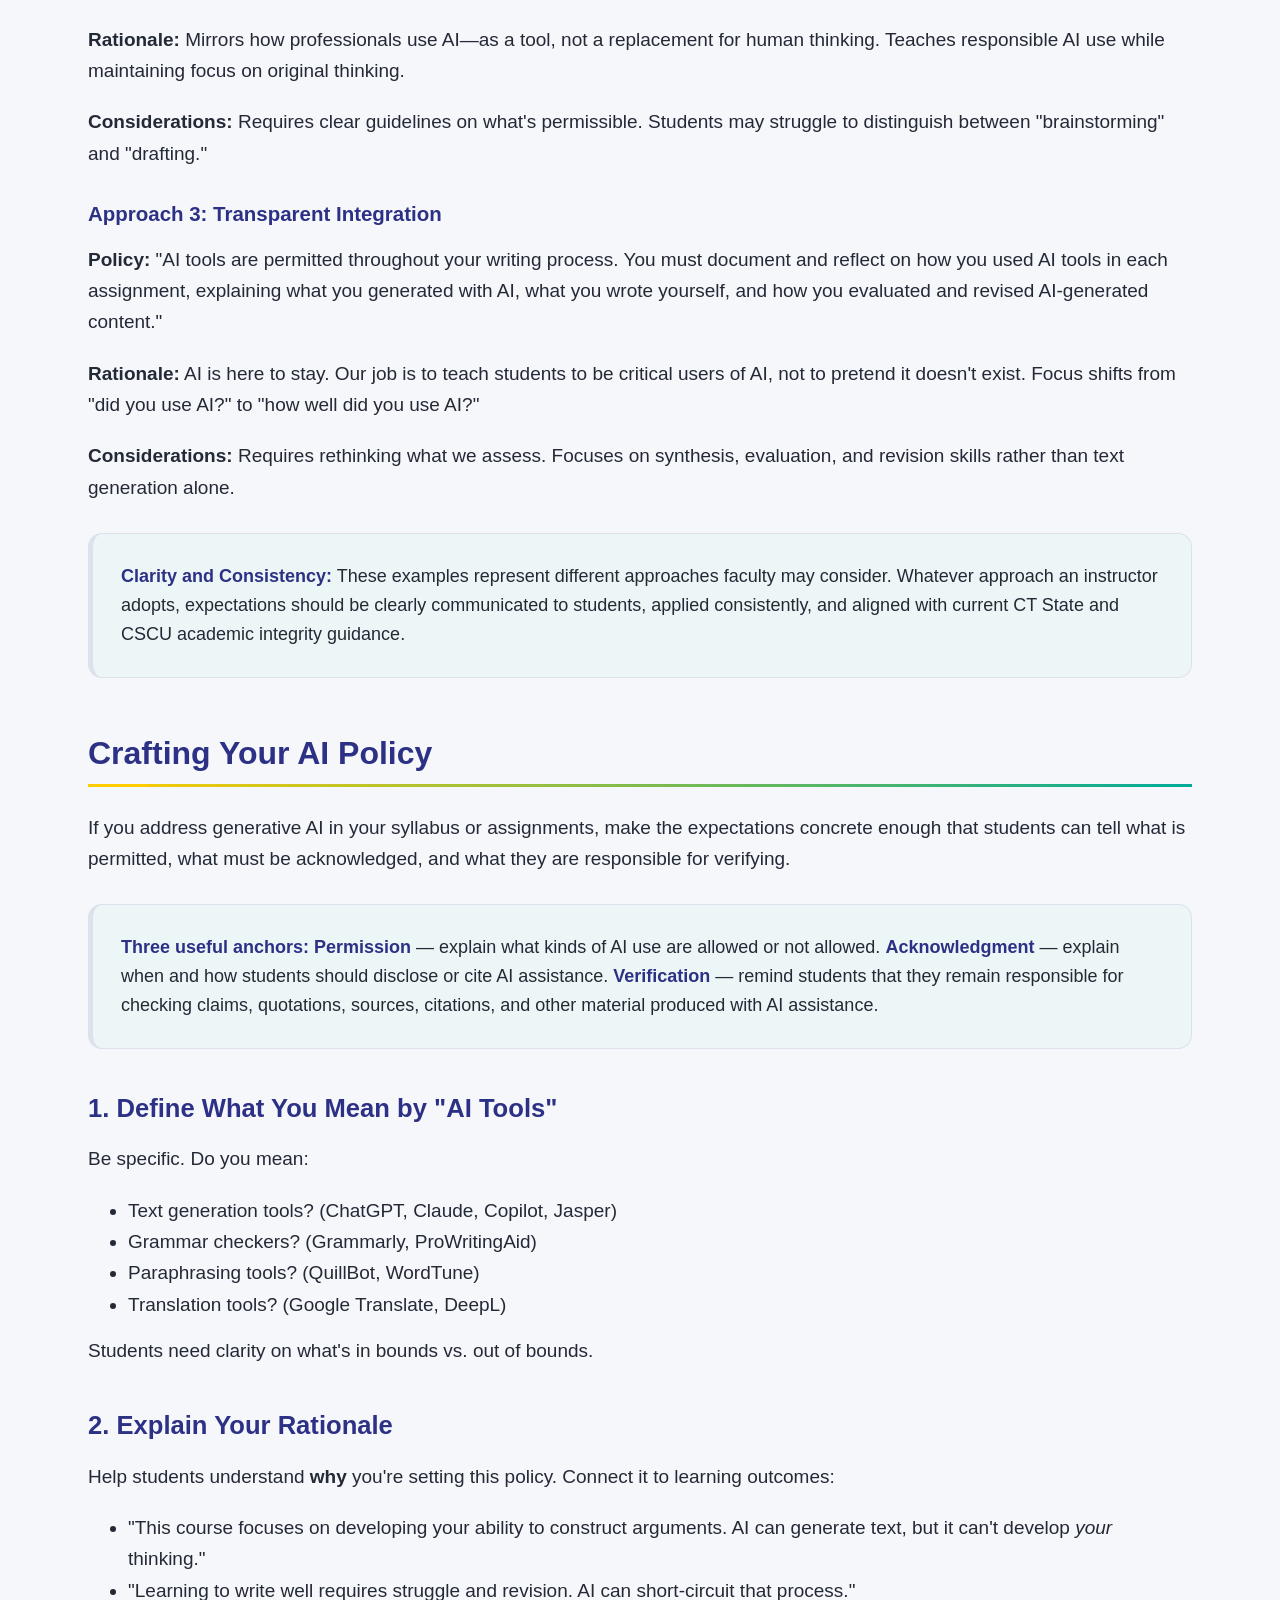
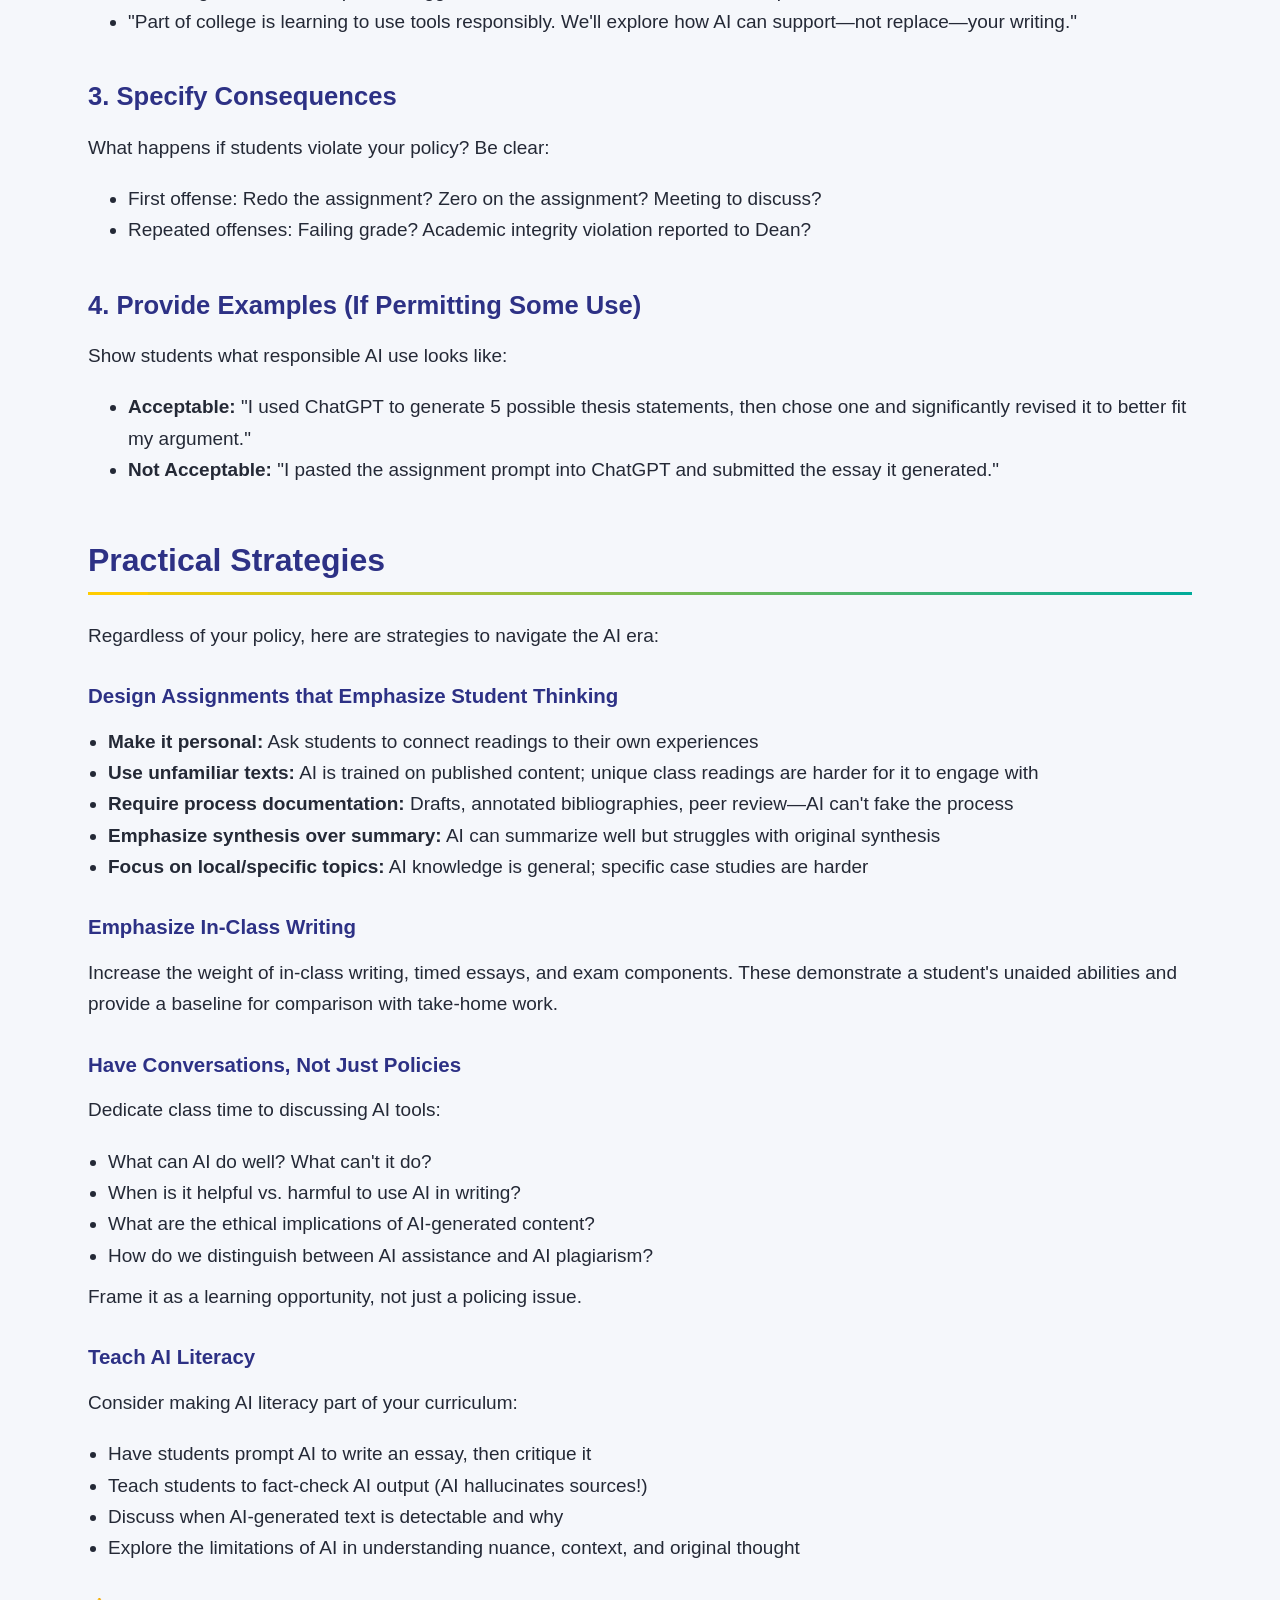
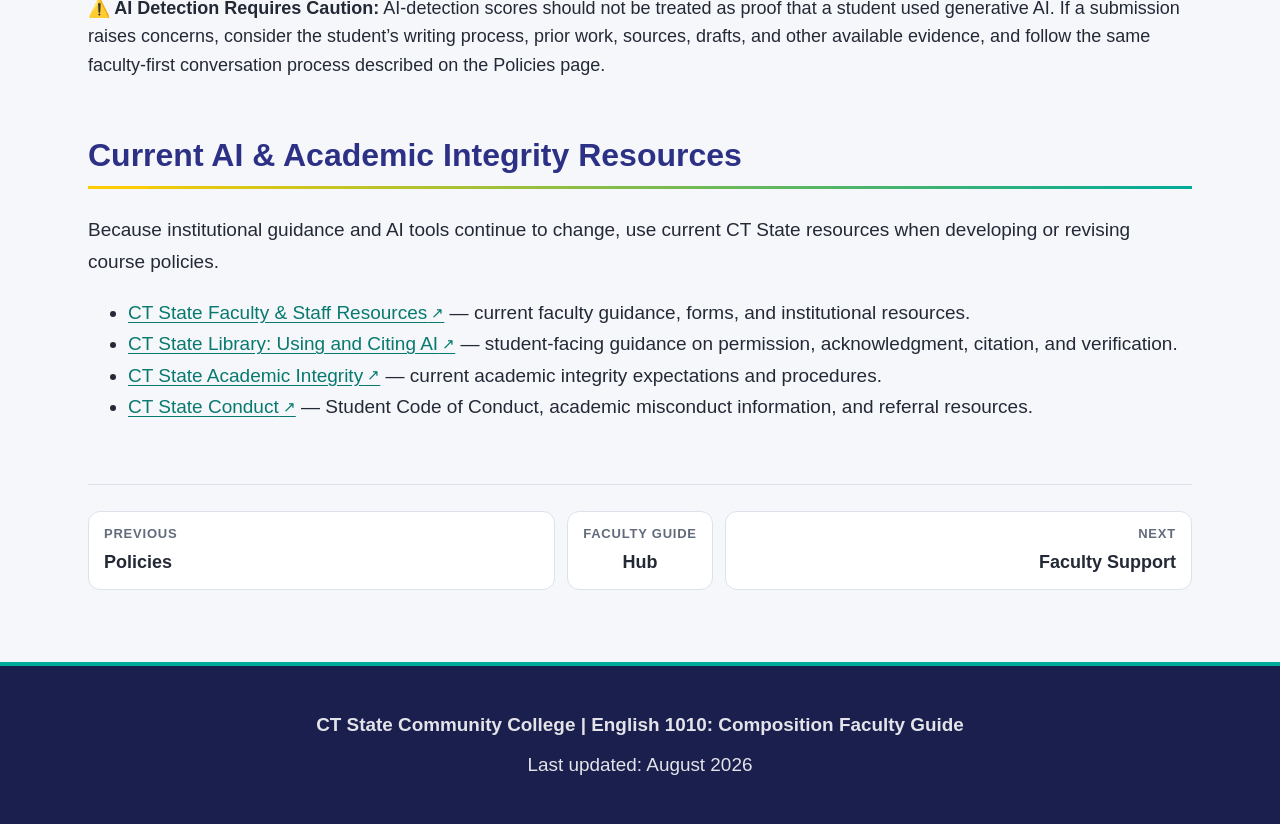
==== commit 7b5a97a8: "Apply Faculty Guide August review updates" ====
--- a/ai-policy.html
+++ b/ai-policy.html
@@ -816,16 +816,13 @@
 .content h2, main h2 { margin-top: 60px; margin-bottom: 24px; }
 .content h3, main h3 { margin-top: 42px; margin-bottom: 18px; }
 .info-box, .warning-box, .tip-box, .highlight-box, .resource-box, .contact-card, .checklist-box { margin-top: 30px; margin-bottom: 30px; }
-</style><link href="assets/faculty-guide.css" rel="stylesheet"/><script defer="defer" src="assets/faculty-guide.js"></script></head>
+</style><link href="assets/faculty-guide.css" rel="stylesheet"/><link href="assets/faculty-review.css" rel="stylesheet"/><script defer="defer" src="assets/faculty-guide.js"></script></head>
 <body><a class="skip-link" href="#main-content">Skip to main content</a>
 <div class="fg-masthead" role="banner">
 <div class="fg-masthead-inner">
 <a aria-label="ENG 1010 Faculty Guide Hub" class="fg-brand" href="index.html">
-<span aria-hidden="true" class="fg-mark">FG</span>
-<span class="fg-brand-copy">
-<h1 class="fg-site-name">Faculty Guide</h1>
-<span class="fg-site-subtitle">ENG 1010: Composition | CT State - Three Rivers</span>
-</span>
+<img alt="" aria-hidden="true" class="fg-mark-image" src="assets/site-mark-photo.svg"/>
+<span class="fg-brand-copy"><span class="fg-course-line">ENG 1010: Composition | CT State - Three Rivers</span><h1 class="fg-site-name">Faculty Guide</h1></span>
 </a>
 <div class="fg-actions">
 <button aria-label="Search Faculty Guide" class="fg-icon-button" data-fg-search-open="" type="button"><span aria-hidden="true" class="fg-icon">⌕</span><span class="fg-action-label">Search</span></button>
@@ -836,13 +833,13 @@
 </div>
 <div class="fg-nav-wrap" id="faculty-guide-navigation">
 <div aria-label="Faculty Guide" class="fg-nav" role="navigation">
-<a class="fg-nav-home" href="index.html">Faculty Guide Hub</a>
+<a class="fg-nav-home" href="index.html">Home</a>
 <div class="fg-nav-group">
 <button aria-expanded="false" data-fg-group-toggle="" type="button">Getting Started<span aria-hidden="true" class="fg-chevron">▾</span></button>
-<div class="fg-dropdown"><a href="getting-started.html">Getting Started</a><a href="course-overview.html">Course Overview</a><a href="corequisite-model.html">Corequisite Model</a></div>
+<div class="fg-dropdown"><a href="getting-started.html">Getting Started</a><a href="quick-start.html">Quick Start</a><a href="course-overview.html">Course Overview</a><a href="corequisite-model.html">Corequisite Model</a></div>
 </div><div class="fg-nav-group">
 <button aria-expanded="false" data-fg-group-toggle="" type="button">Planning &amp; Teaching<span aria-hidden="true" class="fg-chevron">▾</span></button>
-<div class="fg-dropdown"><a href="module-guide.html">Module Guide</a><a href="assignments.html">Assignments</a><a href="instructional-strategies.html">Teaching Strategies</a><a href="assessment.html">Assessment</a></div>
+<div class="fg-dropdown"><a href="module-guide.html">Course Planning Guide</a><a href="assignments.html">Assignments</a><a href="instructional-strategies.html">Teaching Strategies</a><a href="assessment.html">Assessment</a></div>
 </div><div class="fg-nav-group">
 <button aria-expanded="false" data-fg-group-toggle="" type="button">Resources<span aria-hidden="true" class="fg-chevron">▾</span></button>
 <div class="fg-dropdown"><a href="syllabus-templates.html">Syllabus Guidance</a><a href="policies.html">Policies</a><a aria-current="page" href="ai-policy.html">AI Guidance</a><a href="faculty-support.html">Faculty Support</a></div>
@@ -860,10 +857,7 @@
 <div class="fg-search-results" data-fg-search-results=""></div>
 </div>
 </div>
-
 <div class="container">
-
-
 <div class="content" id="main-content"><div aria-label="Breadcrumb" class="fg-breadcrumb"><a href="index.html">Faculty Guide Hub</a><span aria-hidden="true" class="fg-breadcrumb-sep">/</span><span>Resources</span><span aria-hidden="true" class="fg-breadcrumb-sep">/</span><span>AI Guidance</span></div>
 <div class="alert-banner">
 <h2>AI Guidance for ENG 1010</h2>
@@ -986,10 +980,10 @@
 <h2>Current AI &amp; Academic Integrity Resources</h2>
 <p>Because institutional guidance and AI tools continue to change, use current CT State resources when developing or revising course policies.</p>
 <ul style="padding-left: 40px; margin: 20px 0;">
-<li><a href="https://ctstate.edu/for-you/faculty-staff">CT State Faculty &amp; Staff Resources</a> — current faculty guidance, forms, and institutional resources.</li>
-<li><a href="https://library.ctstate.edu/c.php?g=1406992&amp;p=10656285">CT State Library: Using and Citing AI</a> — student-facing guidance on permission, acknowledgment, citation, and verification.</li>
-<li><a href="https://catalog.ctstate.edu/academic-policies-procedures/expectation-academic-integrity/">CT State Academic Integrity</a> — current academic integrity expectations and procedures.</li>
-<li><a href="https://ctstate.edu/conduct">CT State Conduct</a> — Student Code of Conduct, academic misconduct information, and referral resources.</li>
+<li><a href="https://ctstate.edu/for-you/faculty-staff" rel="noopener noreferrer" target="_blank">CT State Faculty &amp; Staff Resources</a> — current faculty guidance, forms, and institutional resources.</li>
+<li><a href="https://library.ctstate.edu/c.php?g=1406992&amp;p=10656285" rel="noopener noreferrer" target="_blank">CT State Library: Using and Citing AI</a> — student-facing guidance on permission, acknowledgment, citation, and verification.</li>
+<li><a href="https://catalog.ctstate.edu/academic-policies-procedures/expectation-academic-integrity/" rel="noopener noreferrer" target="_blank">CT State Academic Integrity</a> — current academic integrity expectations and procedures.</li>
+<li><a href="https://ctstate.edu/conduct" rel="noopener noreferrer" target="_blank">CT State Conduct</a> — Student Code of Conduct, academic misconduct information, and referral resources.</li>
 </ul>
 </div>
 <div aria-label="Faculty Guide page navigation" class="fg-page-nav"><a class="fg-prev" href="policies.html"><span class="fg-page-nav-label">Previous</span><span class="fg-page-nav-title">Policies</span></a><a class="fg-hub-link" href="index.html"><span class="fg-page-nav-label">Faculty Guide</span><span class="fg-page-nav-title">Hub</span></a><a class="fg-next" href="faculty-support.html"><span class="fg-page-nav-label">Next</span><span class="fg-page-nav-title">Faculty Support</span></a></div></div>
--- a/assets/faculty-guide.css
+++ b/assets/faculty-guide.css
@@ -571,3 +571,136 @@
   html { scroll-behavior: auto; }
   *, *::before, *::after { transition-duration: .01ms !important; animation-duration: .01ms !important; }
 }
+
+/* Cascade safeguards against legacy inline heading rules. */
+.fg-site-name {
+  margin: 0 !important;
+  padding: 0 !important;
+  text-transform: none !important;
+  text-shadow: none !important;
+  letter-spacing: .01em !important;
+}
+.fg-site-name::before,
+.fg-site-name::after { display: none !important; content: none !important; }
+.fg-nav-group:focus-within:not(.is-open) .fg-dropdown { display: none; }
+.fg-nav-group.is-open:focus-within .fg-dropdown { display: block; }
+
+
+/* FINAL PUBLICATION POLISH */
+#main-content .fg-hub-hero h2 { color: #fff !important; }
+#main-content a { color: #08796f; }
+html[data-theme="dark"] #main-content a { color: #75ddd4; }
+html[data-theme="dark"] .fg-nav-home[aria-current="page"] { color: #f3f5fb !important; }
+html[data-theme="dark"] .fg-dropdown a[aria-current="page"],
+html[data-theme="dark"] .fg-dropdown a:hover,
+html[data-theme="dark"] .fg-dropdown a:focus-visible {
+  color: #f3f5fb !important;
+  background: #2a3150 !important;
+}
+#main-content .resource-box,
+#main-content .contact-card {
+  background: var(--fg-surface) !important;
+  border: 1px solid var(--fg-border) !important;
+  border-radius: var(--fg-radius) !important;
+  padding: 22px !important;
+  margin: 18px 0 !important;
+}
+#main-content .requirement-grid {
+  display: grid !important;
+  grid-template-columns: repeat(3, minmax(0, 1fr)) !important;
+  gap: 18px !important;
+  margin: 26px 0 !important;
+}
+#main-content .requirement-card {
+  background: var(--fg-surface) !important;
+  border: 1px solid var(--fg-border) !important;
+  border-radius: var(--fg-radius) !important;
+  padding: 22px !important;
+  text-align: center !important;
+  box-shadow: none !important;
+}
+#main-content .requirement-card h3 { margin: 0 0 10px !important; }
+#main-content .requirement-card .page-count {
+  font-size: 2rem !important;
+  line-height: 1.1 !important;
+  color: var(--fg-purple) !important;
+  font-weight: 850 !important;
+}
+html[data-theme="dark"] #main-content .requirement-card .page-count { color: #c6c9ff !important; }
+#main-content .requirement-card p { margin: 4px 0 !important; }
+@media (max-width: 860px) {
+  .fg-site-subtitle { font-size: 0 !important; margin-top: 3px !important; }
+  .fg-site-subtitle::after { content: "ENG 1010: Composition"; font-size: .82rem; }
+  #main-content .requirement-grid { grid-template-columns: 1fr !important; gap: 12px !important; }
+  #main-content .requirement-card { padding: 18px !important; }
+}
+
+
+/* SCHOLARS COMPASS TYPOGRAPHY ALIGNMENT */
+body {
+  font-family: 'Segoe UI', Tahoma, Geneva, Verdana, sans-serif !important;
+  font-size: 18px !important;
+  line-height: 1.6 !important;
+}
+
+/* Neutralize legacy page-level type sizing so reading text stays consistent. */
+#main-content p,
+#main-content li,
+#main-content td,
+#main-content th {
+  font-size: 1rem !important;
+  line-height: 1.6 !important;
+}
+
+/* Preserve intentionally compact interface/support text. */
+#main-content .fg-hub-group > p { font-size: .92rem !important; }
+#main-content .fg-breadcrumb { font-size: .84rem !important; }
+#main-content .fg-page-nav-label { font-size: .74rem !important; }
+#main-content .fg-quick-reference li { font-size: 1rem !important; }
+
+/* Headings use the same clean system family and a readable hierarchy. */
+#main-content h2,
+#main-content h3,
+#main-content h4,
+#main-content h5 {
+  font-family: 'Segoe UI', Tahoma, Geneva, Verdana, sans-serif !important;
+  line-height: 1.25 !important;
+}
+
+@media (max-width: 520px) {
+  body { font-size: 17px !important; }
+  #main-content p,
+  #main-content li,
+  #main-content td,
+  #main-content th { font-size: 1rem !important; }
+}
+
+
+/* FACULTY GUIDE READING PRESENCE */
+#main-content p,
+#main-content li,
+#main-content td,
+#main-content th {
+  font-family: 'Segoe UI Variable', 'Segoe UI', Tahoma, Geneva, Verdana, sans-serif !important;
+  font-size: 19px !important;
+  line-height: 1.65 !important;
+  font-weight: 500 !important;
+}
+
+/* Keep interface/support copy visually subordinate to the reading text. */
+#main-content .fg-hub-group > p { font-size: 17px !important; font-weight: 400 !important; }
+#main-content .fg-breadcrumb { font-size: 15px !important; font-weight: 400 !important; }
+#main-content .fg-page-nav-label { font-size: 13px !important; font-weight: 800 !important; }
+#main-content .fg-page-nav-title { font-weight: 700 !important; }
+#main-content .fg-quick-reference li { font-size: 19px !important; font-weight: 500 !important; }
+
+@media (max-width: 520px) {
+  #main-content p,
+  #main-content li,
+  #main-content td,
+  #main-content th {
+    font-size: 19px !important;
+    line-height: 1.65 !important;
+    font-weight: 500 !important;
+  }
+}
--- a/assets/faculty-review.css
+++ b/assets/faculty-review.css
@@ -0,0 +1,176 @@
+/* August 2026 faculty review refinements */
+
+/* Banner identity */
+.fg-brand { align-items: center; gap: 16px; }
+.fg-mark-image {
+  width: 76px;
+  height: 76px;
+  object-fit: cover;
+  border-radius: 12px;
+  flex: 0 0 auto;
+  box-shadow: 0 3px 12px rgba(0,0,0,.18);
+}
+.fg-brand-copy { display: flex; flex-direction: column; }
+.fg-course-line {
+  color: rgba(255,255,255,.86);
+  font-size: .88rem;
+  line-height: 1.25;
+  font-weight: 600;
+  letter-spacing: .015em;
+}
+.fg-site-name {
+  margin-top: 3px !important;
+  font-size: 1.72rem !important;
+  line-height: 1.08 !important;
+}
+
+/* Site-wide heading hierarchy and breathing room */
+#main-content h2 {
+  font-size: clamp(1.8rem, 2.5vw, 2.18rem) !important;
+  line-height: 1.2 !important;
+  font-weight: 700 !important;
+  margin-top: 3.5rem !important;
+  margin-bottom: 1.55rem !important;
+}
+#main-content h3 {
+  font-size: clamp(1.45rem, 2vw, 1.68rem) !important;
+  line-height: 1.25 !important;
+  font-weight: 700 !important;
+  margin-top: 2.75rem !important;
+  margin-bottom: 1.15rem !important;
+}
+#main-content h4 {
+  font-size: 1.28rem !important;
+  line-height: 1.3 !important;
+  font-weight: 700 !important;
+  margin-top: 2rem !important;
+  margin-bottom: 1rem !important;
+}
+#main-content h5 {
+  font-size: 1.16rem !important;
+  line-height: 1.3 !important;
+  font-weight: 700 !important;
+  margin-top: 1.75rem !important;
+  margin-bottom: .9rem !important;
+}
+#main-content h2 + p,
+#main-content h3 + p,
+#main-content h4 + p,
+#main-content h5 + p,
+#main-content h2 + div,
+#main-content h3 + div,
+#main-content h4 + div,
+#main-content h5 + div { margin-top: .35rem !important; }
+#main-content .content-section,
+#main-content .section,
+#main-content .essay-section { scroll-margin-top: 110px; }
+
+/* Course Overview */
+#main-content .assignment-card h4 {
+  display: flex !important;
+  align-items: baseline !important;
+  justify-content: space-between !important;
+  gap: 24px !important;
+  flex-wrap: wrap !important;
+}
+#main-content .assignment-badge {
+  margin-left: auto !important;
+  white-space: nowrap !important;
+}
+#main-content .fg-before-writing-requirements { margin-bottom: 3.25rem !important; }
+
+/* Corequisite */
+#main-content .policy-goal h5 { font-size: 1.28rem !important; margin-bottom: 1rem !important; }
+#main-content .scenario-box h5 {
+  font-size: 1.25rem !important;
+  line-height: 1.35 !important;
+  margin: 0 0 1rem !important;
+}
+#main-content .scenario-box { padding-top: 24px !important; padding-bottom: 24px !important; }
+#main-content .highlight-box h4 + p { margin-top: .65rem !important; }
+
+/* Course Planning Guide */
+#main-content .module-number { display: none !important; }
+#main-content .module-title-section { padding-left: 0 !important; }
+#main-content .module-header { gap: 0 !important; }
+#main-content .module-card h3 { margin-top: 0 !important; margin-bottom: .7rem !important; }
+#main-content .module-card h4,
+#main-content .module-card h5 { margin-bottom: 1rem !important; }
+
+/* Assignments */
+#main-content .prompt-box h4 { margin-bottom: 1.15rem !important; }
+#main-content .prompt-text { margin-top: .4rem !important; }
+
+/* Assessment grade standards */
+.fg-grade-table-wrap {
+  overflow-x: auto;
+  margin: 1.5rem 0 2rem;
+  border: 1px solid var(--fg-border);
+  border-radius: 12px;
+  background: var(--fg-surface);
+}
+#main-content table.grade-table {
+  width: 100%;
+  border-collapse: collapse;
+  min-width: 760px;
+  margin: 0 !important;
+}
+#main-content table.grade-table th,
+#main-content table.grade-table td {
+  padding: 16px 18px !important;
+  text-align: left;
+  vertical-align: top;
+  border-bottom: 1px solid var(--fg-border);
+}
+#main-content table.grade-table th {
+  background: var(--fg-surface-2);
+  color: var(--fg-purple);
+  font-weight: 800 !important;
+}
+#main-content table.grade-table tr:last-child td { border-bottom: 0; }
+#main-content table.grade-table td:first-child { width: 18%; white-space: nowrap; }
+#main-content table.grade-table td:nth-child(2) { width: 18%; }
+
+/* Quick Start */
+.fg-quickstart-grid {
+  display: grid;
+  grid-template-columns: repeat(2, minmax(0,1fr));
+  gap: 20px;
+  margin: 1.5rem 0 2.5rem;
+}
+.fg-quickstart-card {
+  border: 1px solid var(--fg-border);
+  border-radius: 14px;
+  background: var(--fg-surface);
+  padding: 24px;
+}
+.fg-quickstart-card h3 { margin-top: 0 !important; }
+.fg-status {
+  display: inline-block;
+  margin-top: .5rem;
+  padding: 5px 9px;
+  border-radius: 999px;
+  background: var(--fg-surface-2);
+  color: var(--fg-muted);
+  font-size: .86rem;
+  font-weight: 700;
+}
+
+/* External-link affordance without cluttering internal navigation */
+a[target="_blank"]::after {
+  content: " ↗";
+  font-size: .78em;
+  vertical-align: .08em;
+}
+.fg-icon-button::after,
+.nav-link-card::after,
+.btn::after { content: none !important; }
+
+@media (max-width: 700px) {
+  .fg-mark-image { width: 64px; height: 64px; }
+  .fg-course-line { font-size: .78rem; }
+  .fg-site-name { font-size: 1.48rem !important; }
+  .fg-quickstart-grid { grid-template-columns: 1fr; }
+  #main-content .assignment-card h4 { display: block !important; }
+  #main-content .assignment-badge { display: block !important; width: max-content; margin: .75rem 0 0 !important; }
+}
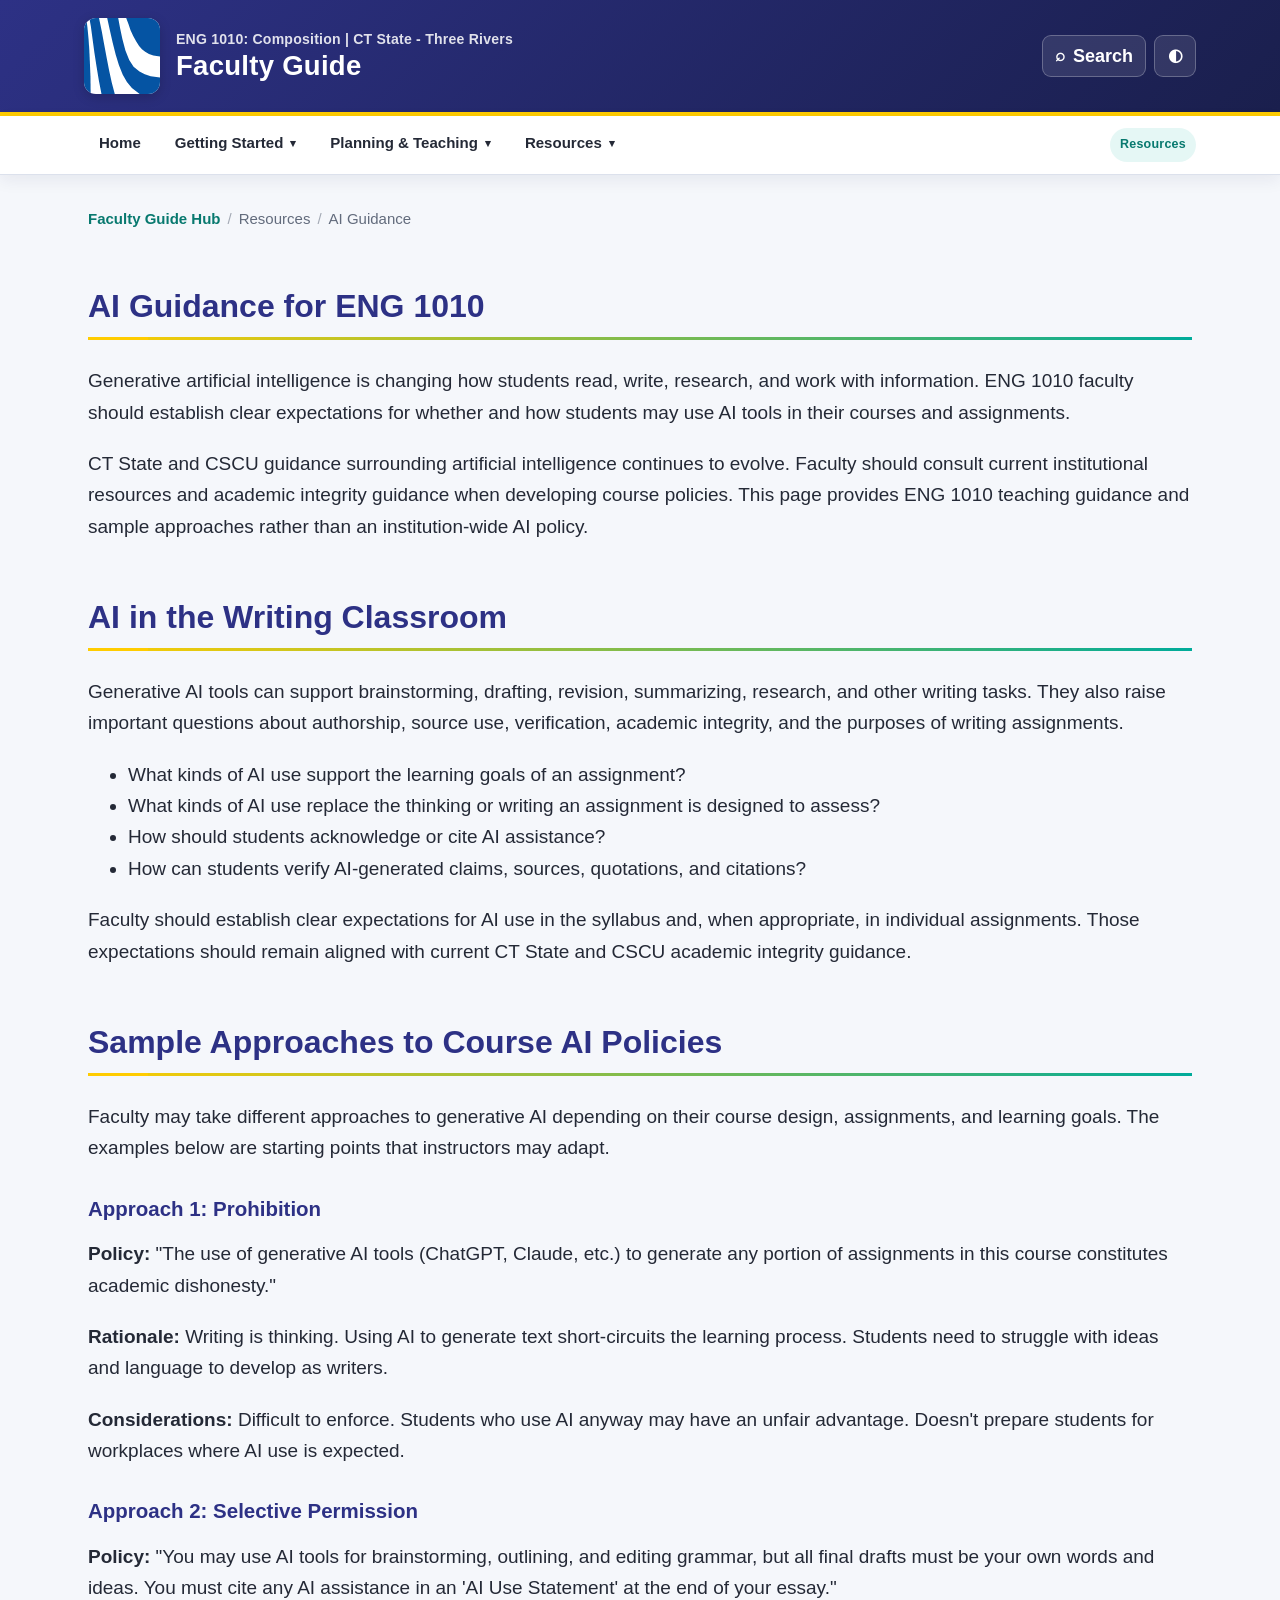
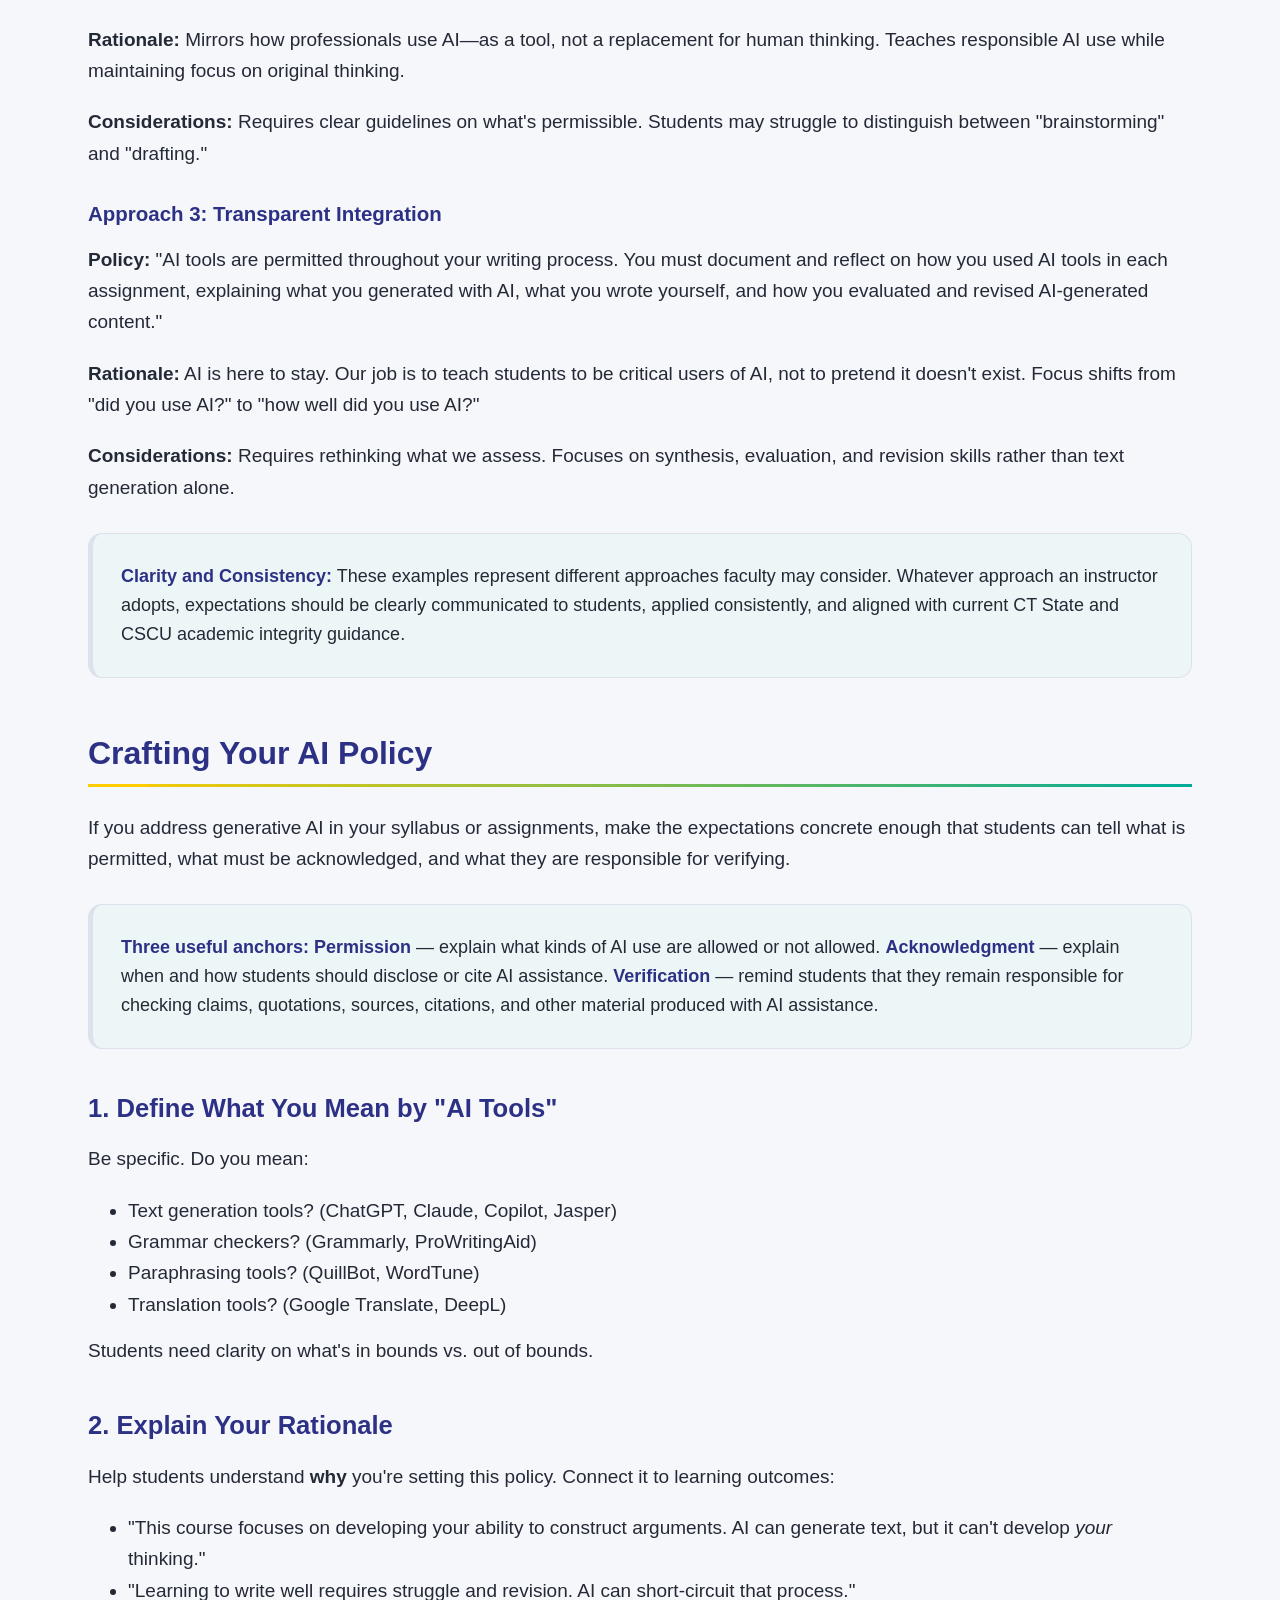
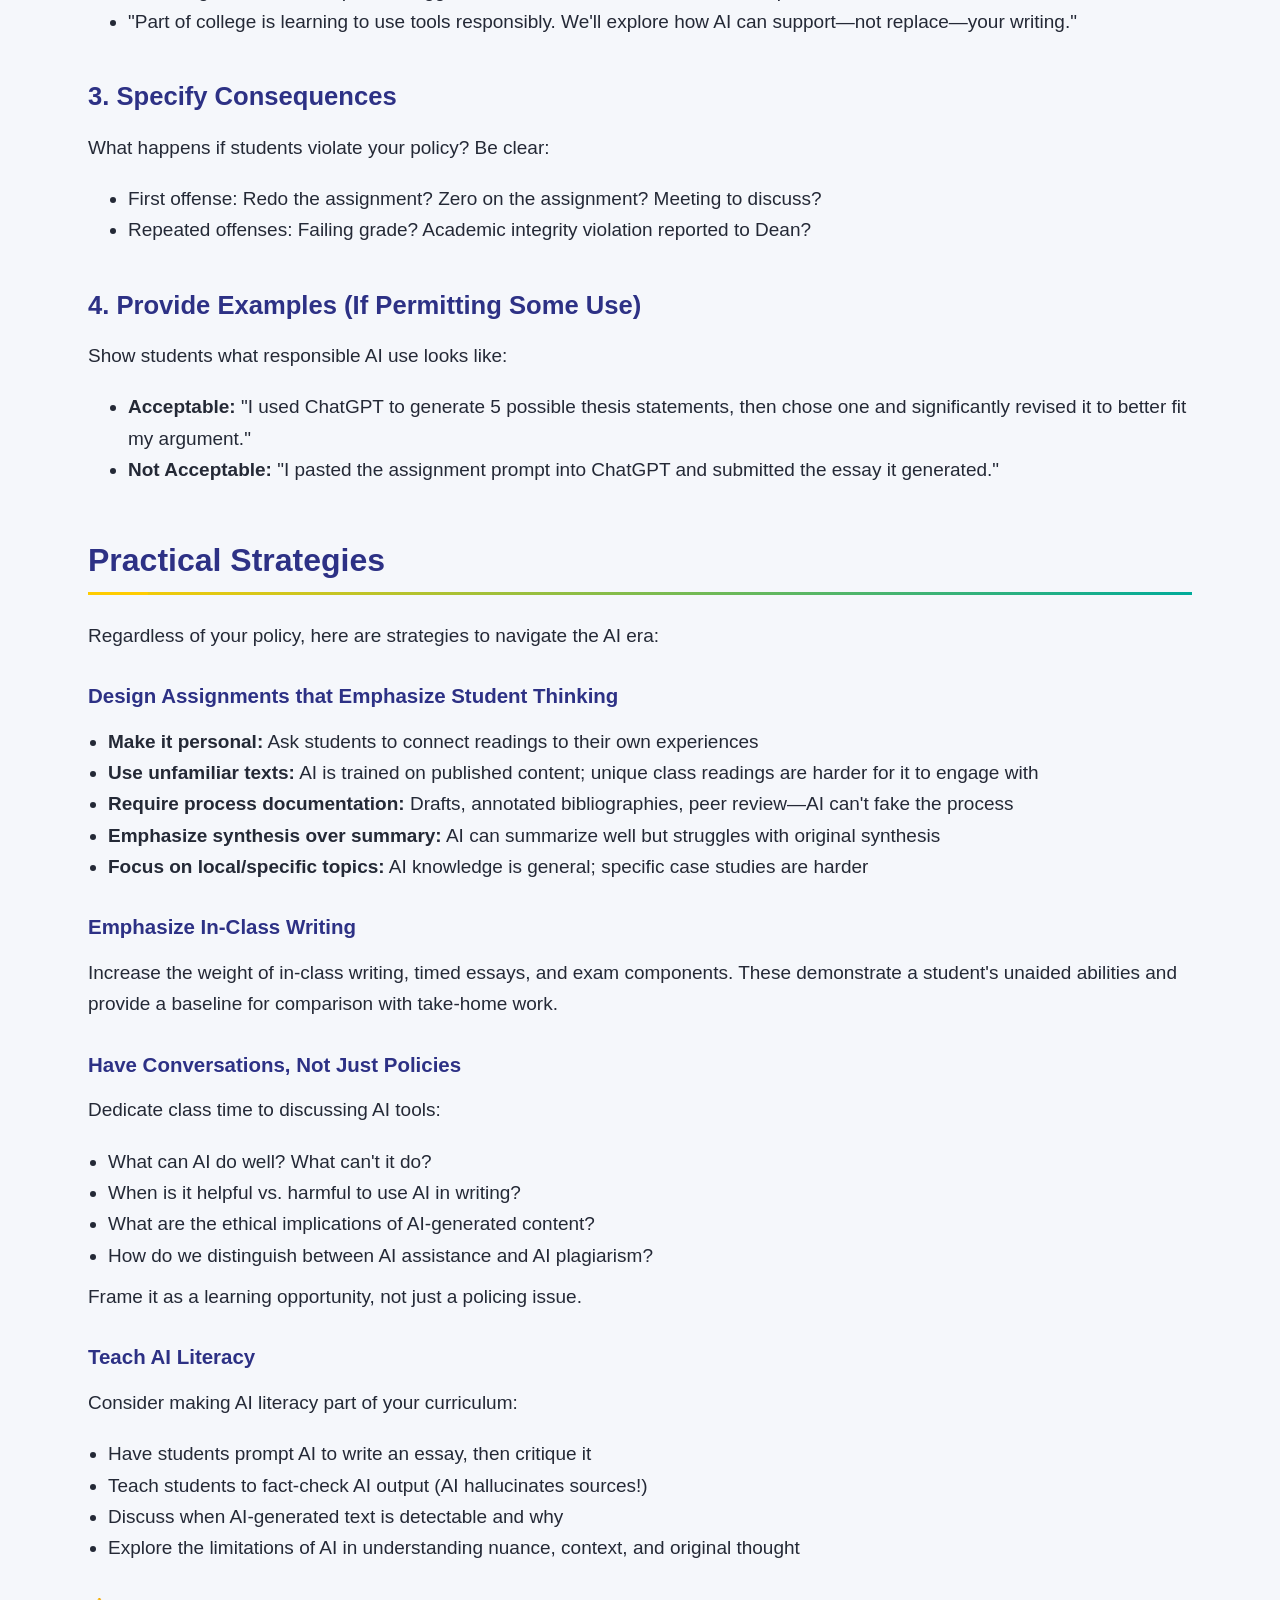
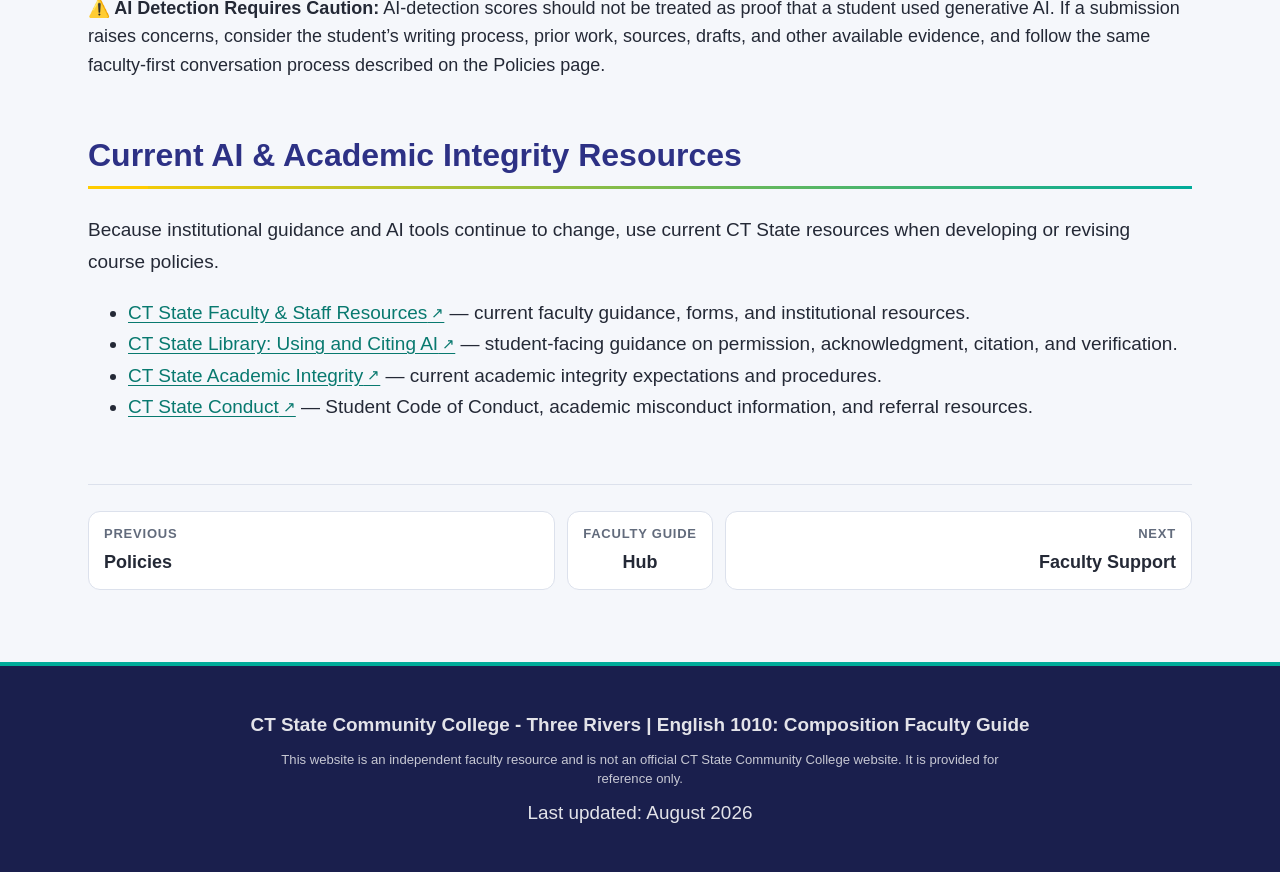
==== commit ae36026e: "Update Faculty Guide footer disclaimer" ====
--- a/ai-policy.html
+++ b/ai-policy.html
@@ -987,4 +987,4 @@
 </ul>
 </div>
 <div aria-label="Faculty Guide page navigation" class="fg-page-nav"><a class="fg-prev" href="policies.html"><span class="fg-page-nav-label">Previous</span><span class="fg-page-nav-title">Policies</span></a><a class="fg-hub-link" href="index.html"><span class="fg-page-nav-label">Faculty Guide</span><span class="fg-page-nav-title">Hub</span></a><a class="fg-next" href="faculty-support.html"><span class="fg-page-nav-label">Next</span><span class="fg-page-nav-title">Faculty Support</span></a></div></div>
-<footer><p><strong>CT State Community College | English 1010: Composition Faculty Guide</strong></p><p>Last updated: August 2026</p></footer></div><button aria-label="Back to top" class="fg-back-top" data-fg-back-top="" type="button">↑</button></body></html>+<footer class="site-footer"><p><strong>CT State Community College - Three Rivers | English 1010: Composition Faculty Guide</strong></p><p class="fg-footer-disclaimer">This website is an independent faculty resource and is not an official CT State Community College website. It is provided for reference only.</p><p>Last updated: August 2026</p></footer></div><button aria-label="Back to top" class="fg-back-top" data-fg-back-top="" type="button">↑</button></body></html>
--- a/assets/faculty-review.css
+++ b/assets/faculty-review.css
@@ -174,3 +174,58 @@
   #main-content .assignment-card h4 { display: block !important; }
   #main-content .assignment-badge { display: block !important; width: max-content; margin: .75rem 0 0 !important; }
 }
+
+
+/* August 13 small revision pass */
+/* Course Planning Guide: stronger separation between headings, descriptions, timelines, and sections */
+#main-content .content-section > .section-title {
+  margin-bottom: 2rem !important;
+}
+#main-content .intro-box h4 {
+  margin-bottom: 1.35rem !important;
+}
+#main-content .module-card {
+  margin-top: 3.75rem !important;
+  margin-bottom: 4rem !important;
+}
+#main-content .module-header {
+  margin-bottom: 1.8rem !important;
+}
+#main-content .module-title-section .module-weeks {
+  margin-top: .8rem !important;
+  margin-bottom: 0 !important;
+}
+#main-content .module-description {
+  margin-top: 1.45rem !important;
+  margin-bottom: 2rem !important;
+}
+#main-content .outcomes-section,
+#main-content .activities-section {
+  margin-top: 2.2rem !important;
+}
+#main-content .timeline-box {
+  margin-top: 2.4rem !important;
+  margin-bottom: 2.8rem !important;
+}
+#main-content .timeline-box h5 {
+  margin-bottom: 1.55rem !important;
+}
+#main-content .timeline-item + .timeline-item {
+  margin-top: 1rem !important;
+}
+
+/* Assignments: separate prompt text from the Why this works explanation */
+#main-content .prompt-box .prompt-text + p {
+  margin-top: 1.45rem !important;
+}
+
+
+/* Footer reference disclaimer */
+footer .fg-footer-disclaimer {
+  font-size: .82rem !important;
+  line-height: 1.45 !important;
+  font-weight: 400 !important;
+  opacity: .86;
+  max-width: 760px;
+  margin: 8px auto !important;
+}
